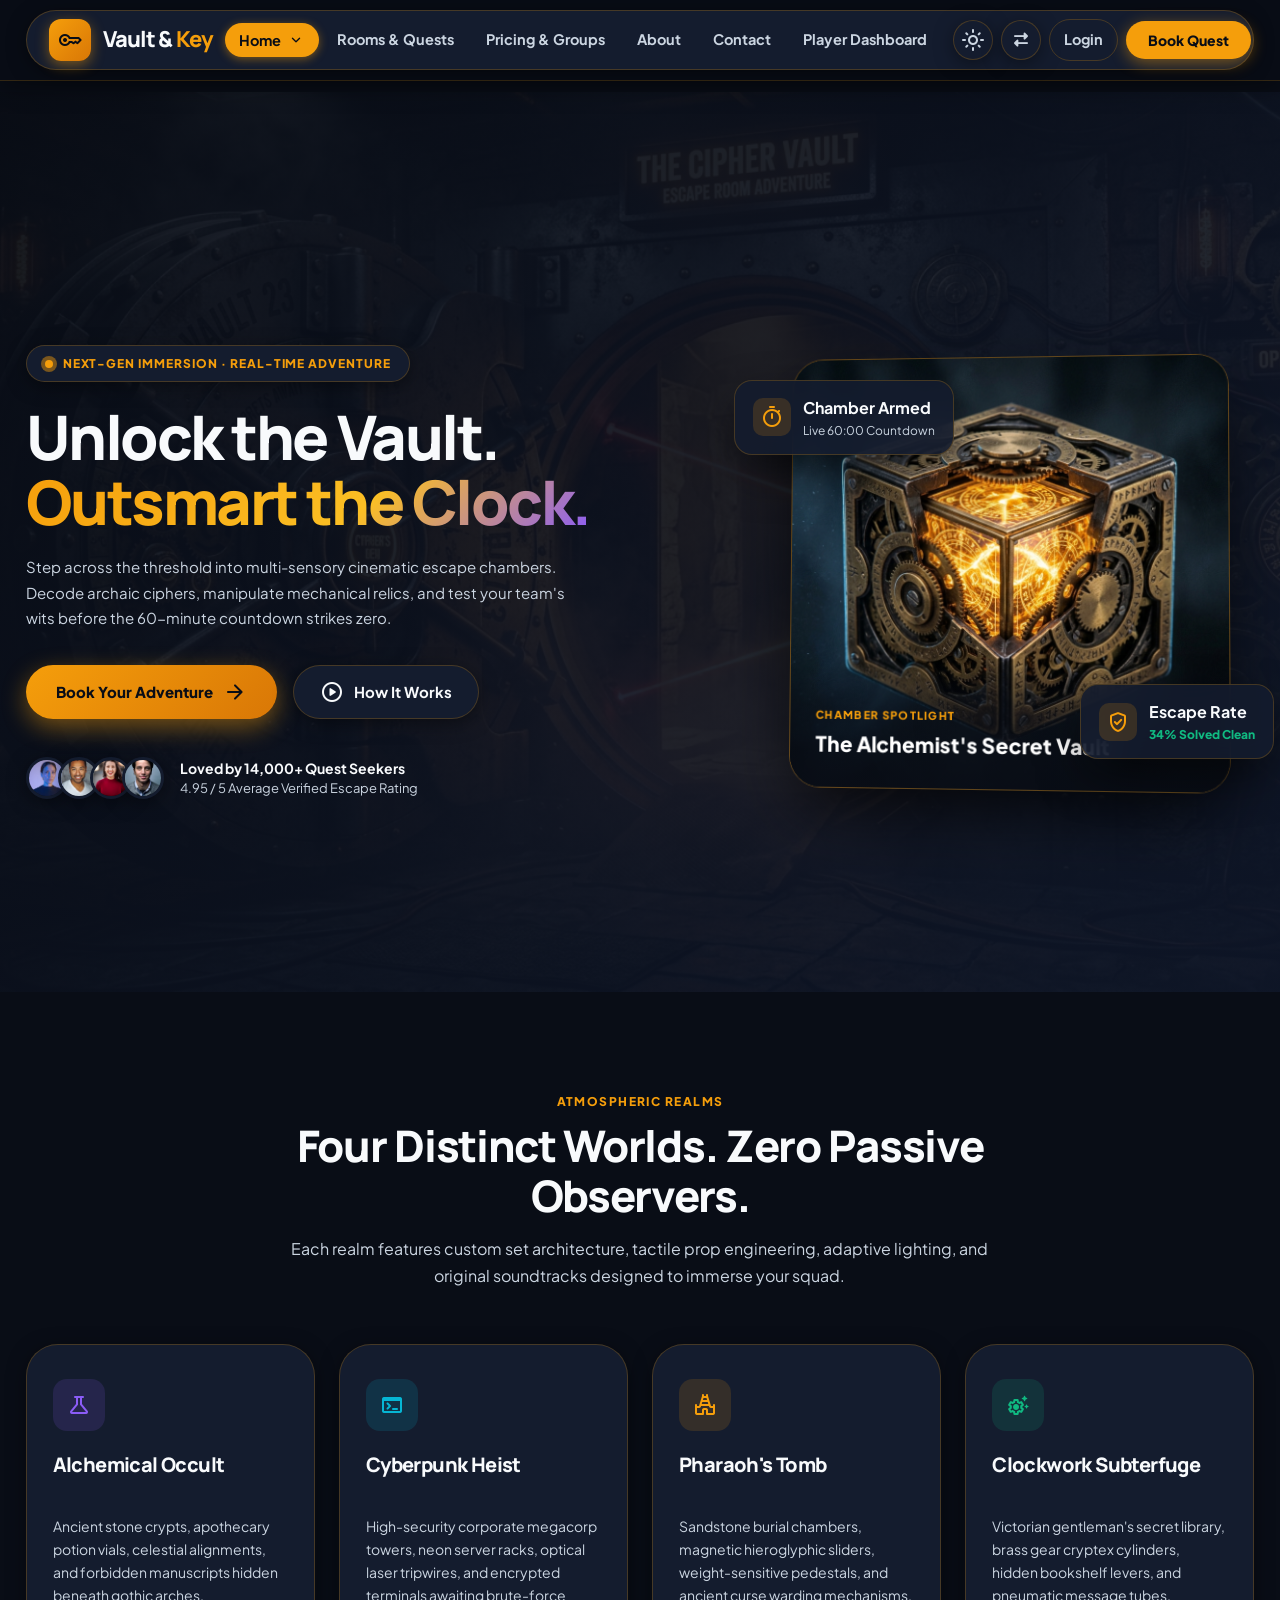
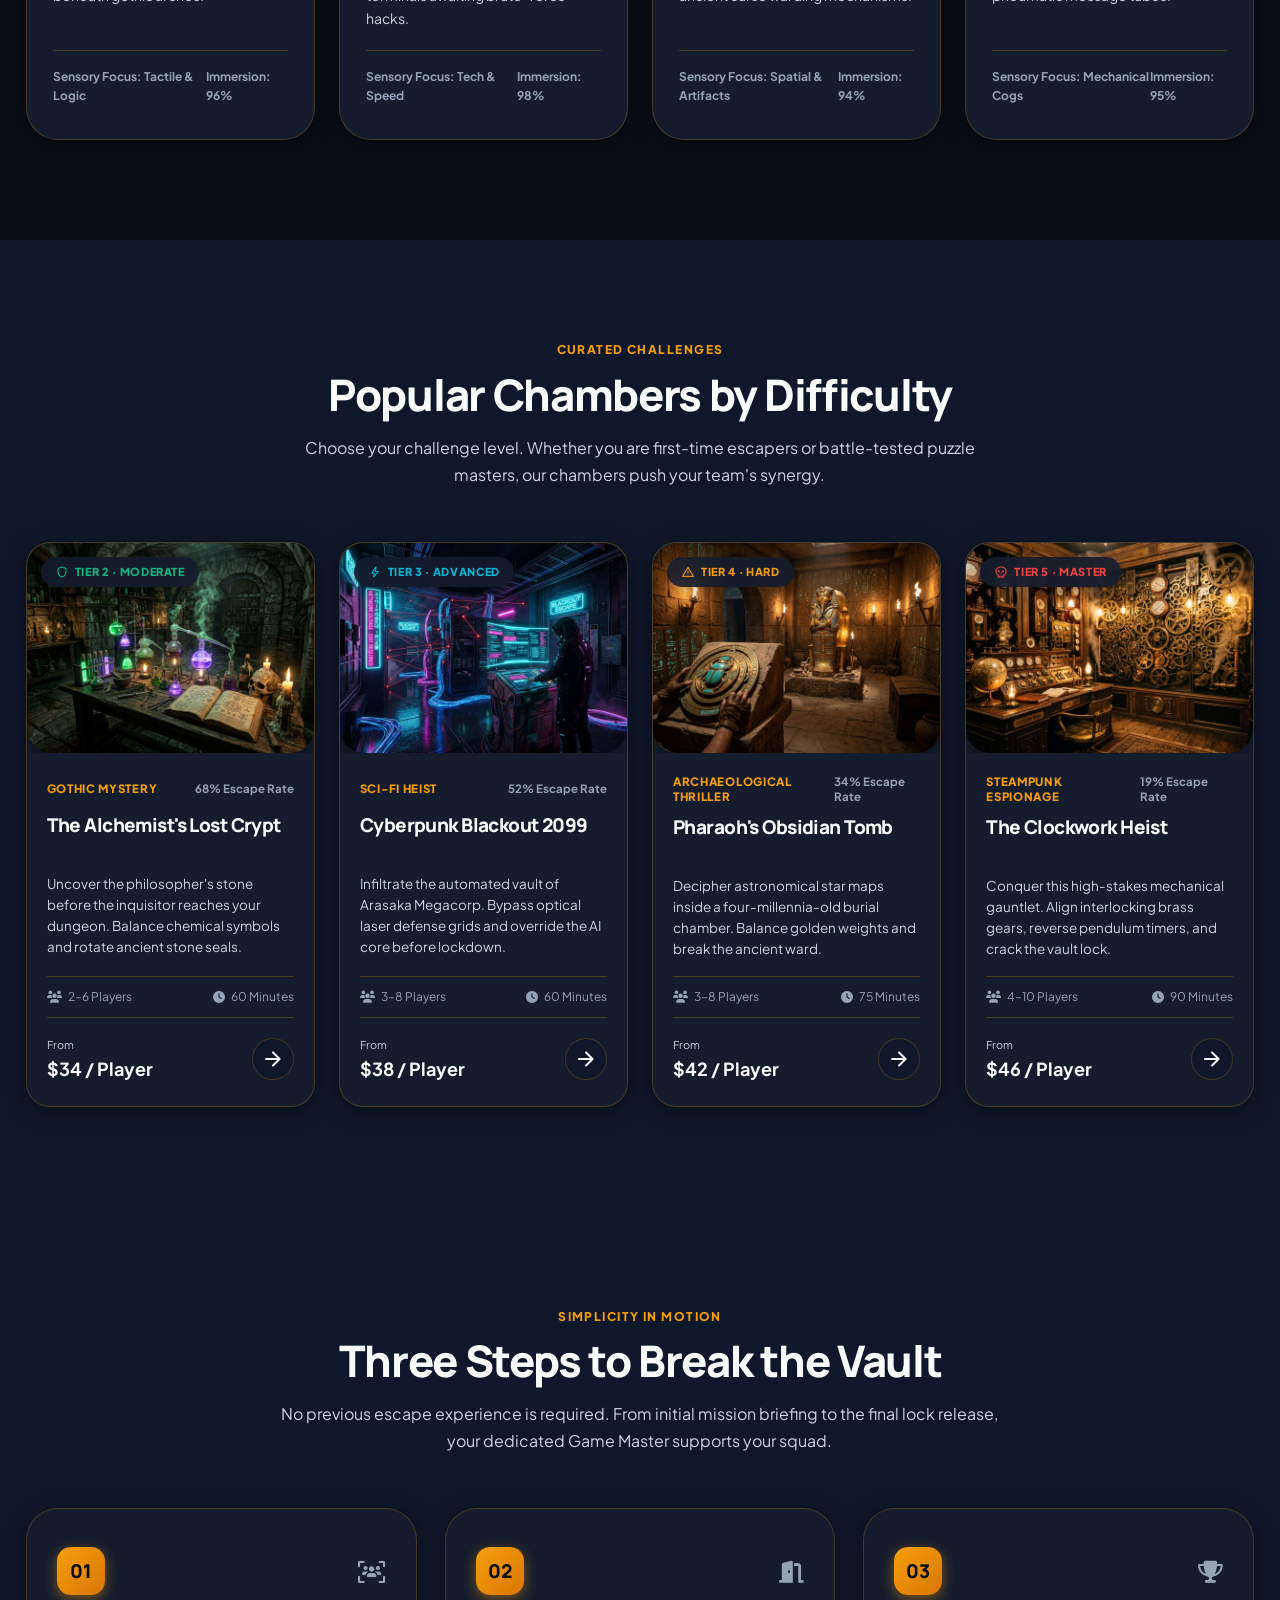
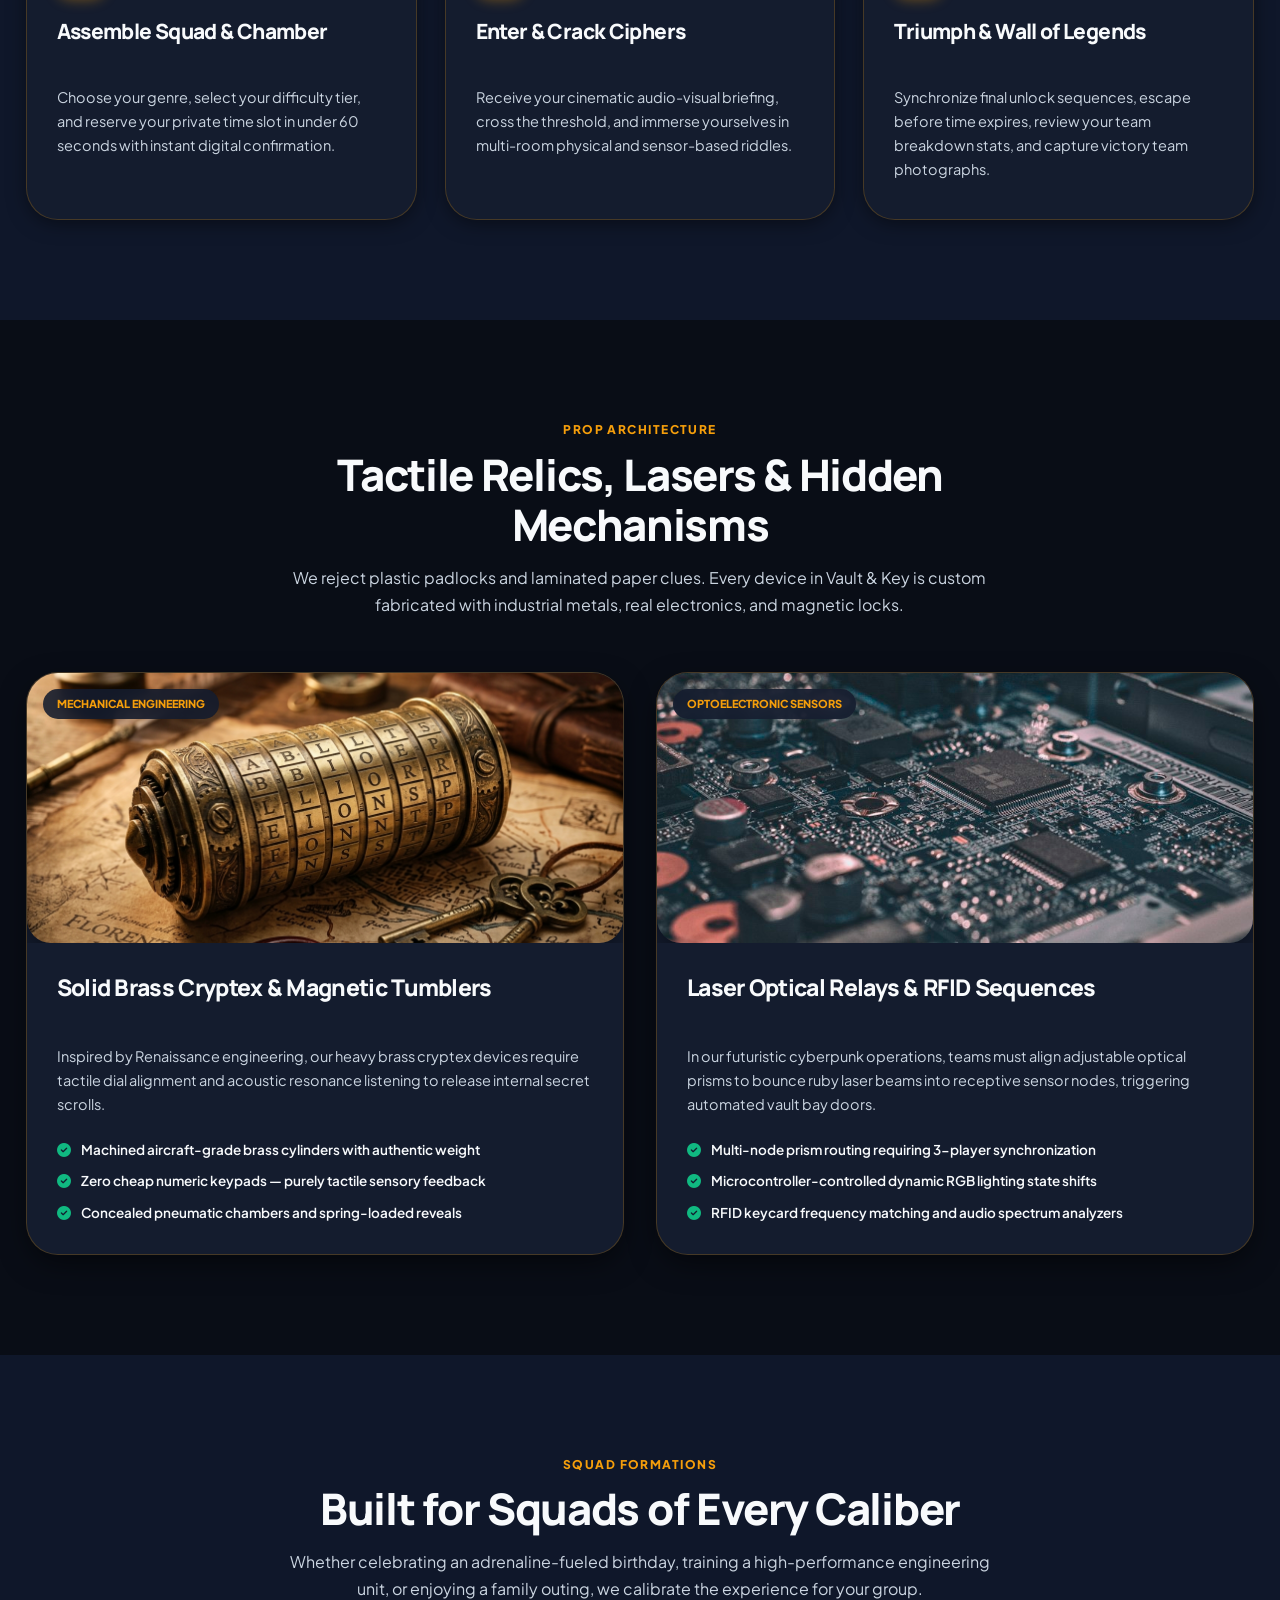
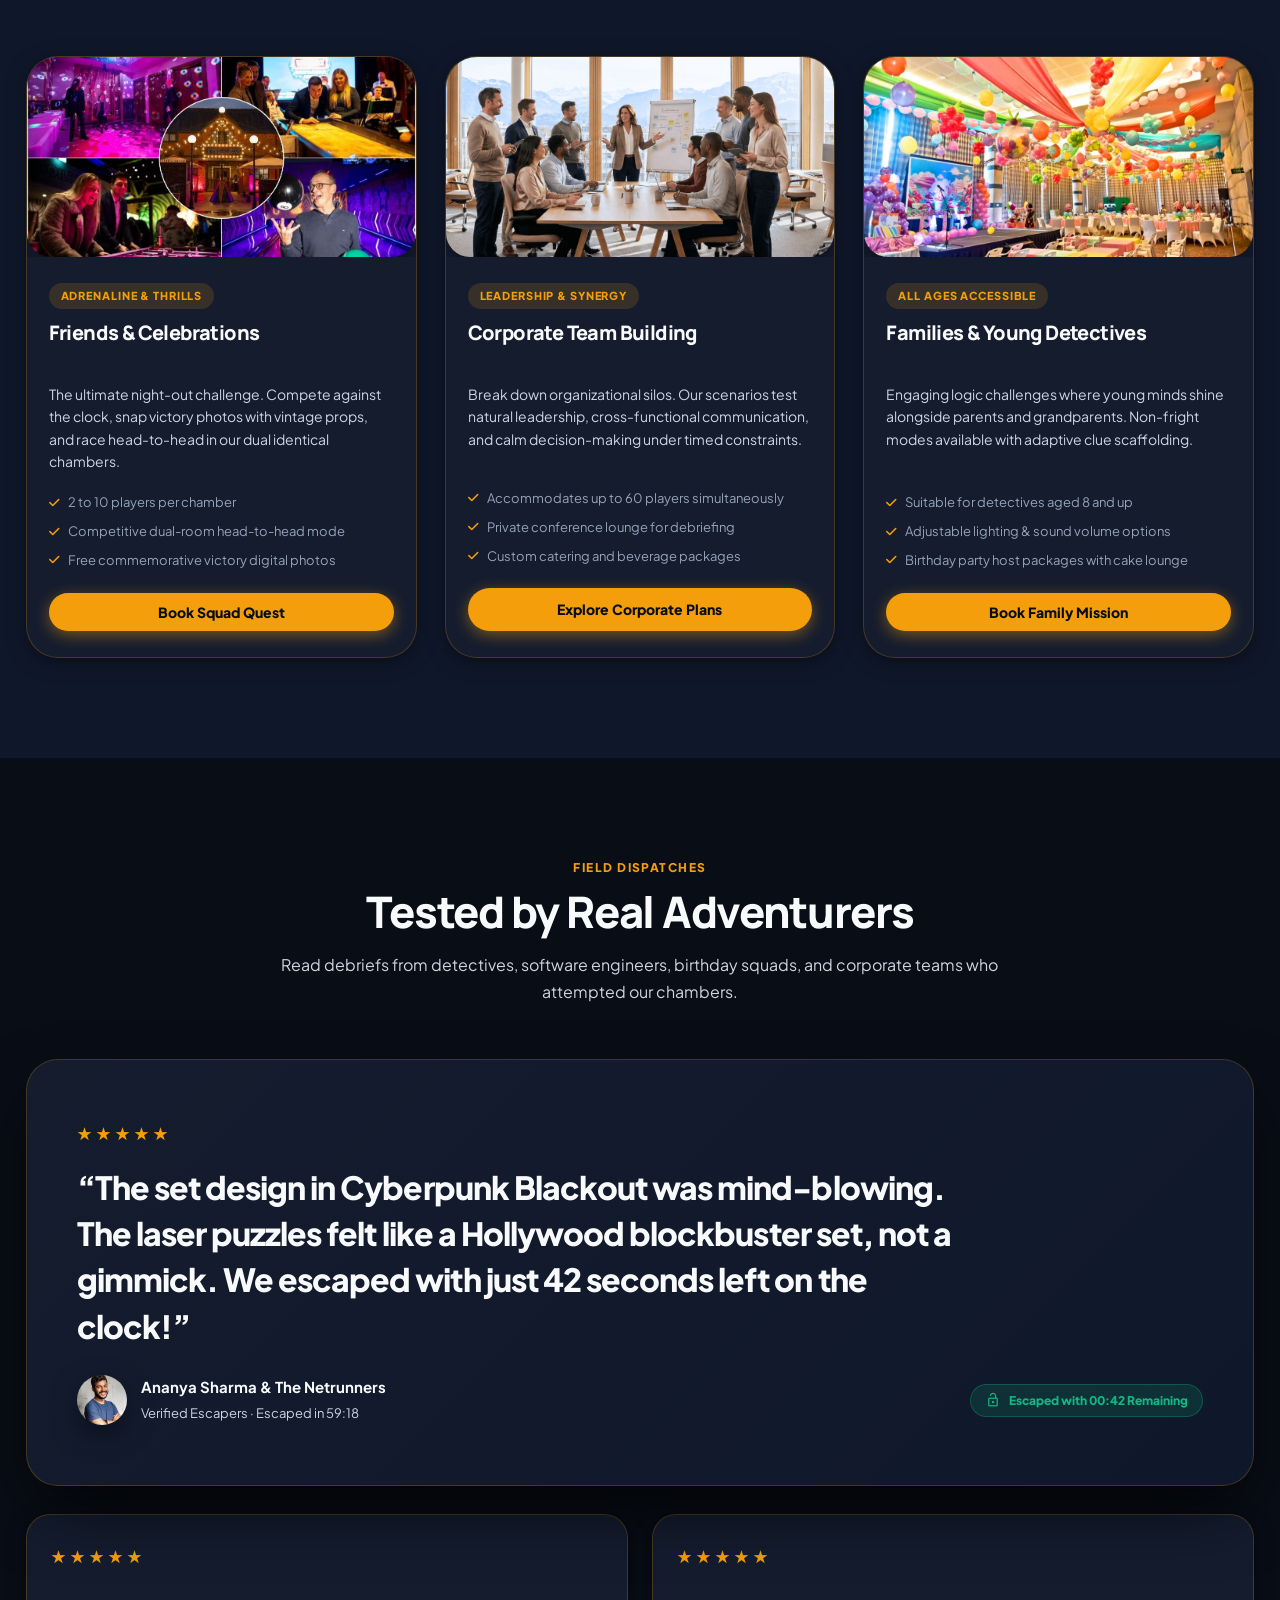
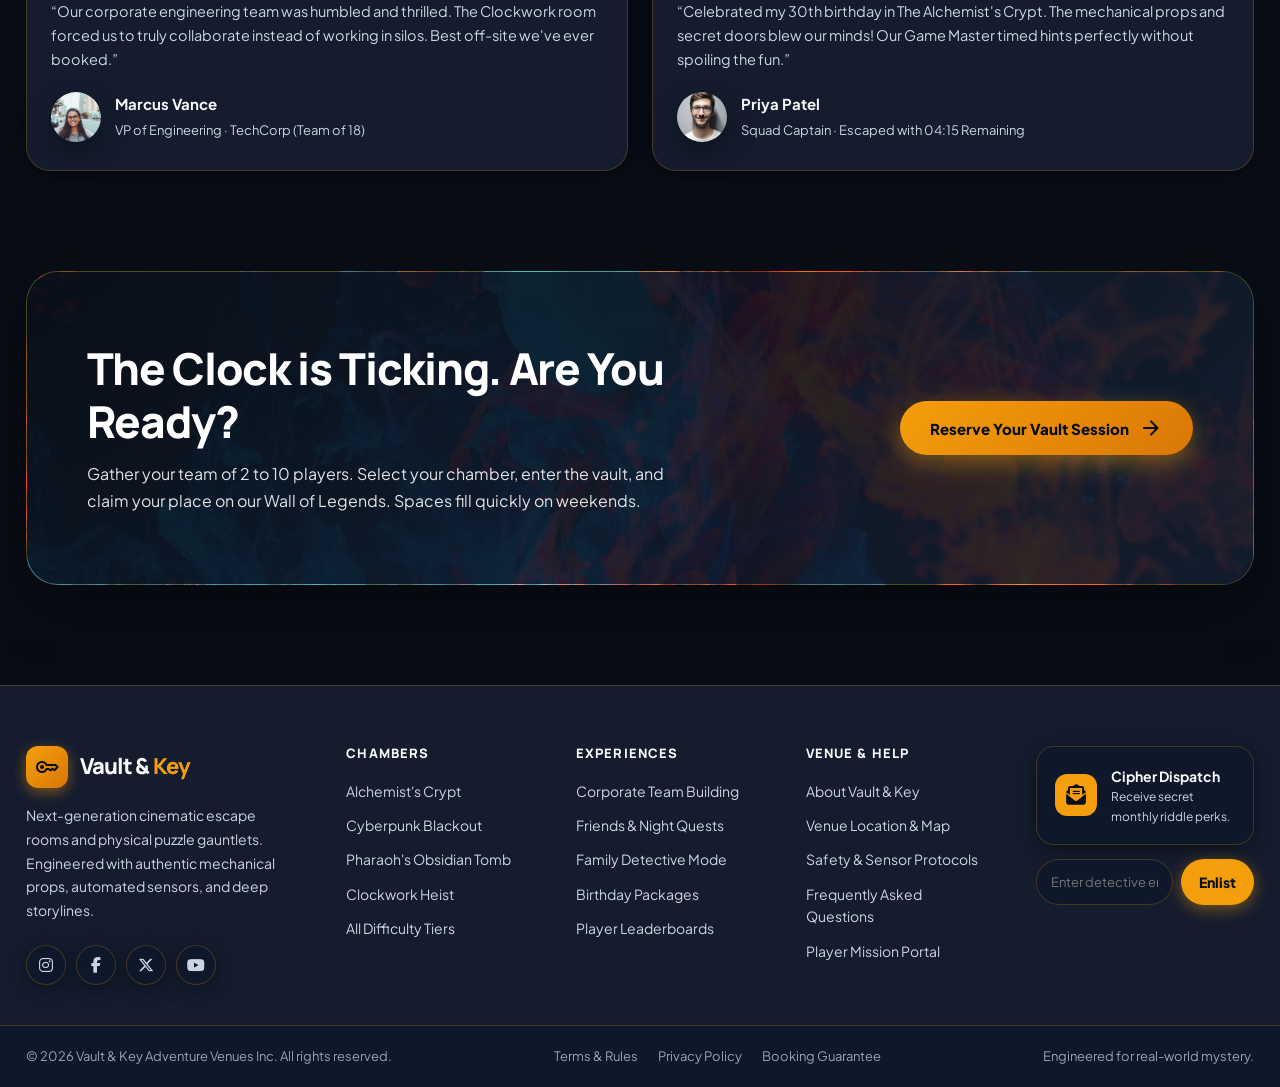
==== index.html @ 5090455c "first commit" ====
<!DOCTYPE html>
<html lang="en" dir="ltr" class="dark">
<head>
  <meta charset="UTF-8" />
  <meta name="viewport" content="width=device-width, initial-scale=1.0" />
  <meta
    name="description"
    content="Vault & Key is a premier escape room and puzzle adventure venue. Experience next-gen immersive chambers, mechanical ciphers, and high-tech real-world mystery missions."
  />
  <meta name="theme-color" content="#f59e0b" />
  <title>Vault & Key — Immersive Escape Room & Puzzle Adventure Venue</title>

  <!-- GOOGLE FONTS -->
  <link rel="preconnect" href="https://fonts.googleapis.com" />
  <link rel="preconnect" href="https://fonts.gstatic.com" crossorigin />
  <link
    href="https://fonts.googleapis.com/css2?family=Manrope:wght@600;700;800;900&family=Plus+Jakarta+Sans:wght@400;500;600;700;800&display=swap"
    rel="stylesheet"
  />

  <!-- ICONS -->
  <link
    href="https://fonts.googleapis.com/css2?family=Material+Symbols+Rounded:opsz,wght,FILL,GRAD@20..48,300..700,0..1,-50..200"
    rel="stylesheet"
  />
  <link
    rel="stylesheet"
    href="https://cdnjs.cloudflare.com/ajax/libs/font-awesome/6.7.2/css/all.min.css"
  />

  <!-- GLOBAL STYLES -->
  <link rel="stylesheet" href="assets/css/main.css" />
</head>

<body>
  <!-- ============================================================
       00. GLOBAL HEADER & FLOATING NAVIGATION
       ============================================================ -->
  <header class="vk-header">
    <div class="vk-container">
      <div class="vk-header-inner">
        <!-- BRAND LOGO -->
        <a href="index.html" class="vk-brand" aria-label="Vault & Key Home">
          <div class="vk-brand-mark">
            <span class="material-symbols-rounded"> key </span>
          </div>
          <div class="vk-brand-name">Vault & <span>Key</span></div>
        </a>

        <!-- DESKTOP NAVBAR -->
        <nav class="vk-nav" aria-label="Main navigation">
          <!-- HOME DROPDOWN -->
          <div class="vk-nav-dropdown">
            <button
              type="button"
              class="vk-nav-link vk-nav-dropdown-trigger is-active"
              data-home-dropdown
              aria-expanded="false"
              aria-haspopup="true"
            >
              <span>Home</span>
              <span class="material-symbols-rounded" style="font-size:18px;"> keyboard_arrow_down </span>
            </button>

            <div class="vk-nav-dropdown-menu" aria-label="Home variations">
              <a href="index.html" class="vk-nav-dropdown-item is-current">
                <div class="vk-dropdown-icon">
                  <span class="material-symbols-rounded"> meeting_room </span>
                </div>
                <span class="vk-dropdown-content">
                  <strong>Home 1 — Signature</strong>
                  <small>Classic Vault Experience</small>
                </span>
              </a>
              <a href="home-2.html" class="vk-nav-dropdown-item">
                <div class="vk-dropdown-icon">
                  <span class="material-symbols-rounded"> radar </span>
                </div>
                <span class="vk-dropdown-content">
                  <strong>Home 2 — Mission Control</strong>
                  <small>Expressive Quest Operations</small>
                </span>
              </a>
            </div>
          </div>

          <a href="rooms.html" class="vk-nav-link">Rooms & Quests</a>
          <a href="pricing.html" class="vk-nav-link">Pricing & Groups</a>
          <a href="about.html" class="vk-nav-link">About</a>
          <a href="contact.html" class="vk-nav-link">Contact</a>
          <a href="dashboard.html" class="vk-nav-link">Player Dashboard</a>
        </nav>

        <!-- HEADER ACTIONS & TOGGLES -->
        <div class="vk-header-actions">
          <button
            type="button"
            class="vk-icon-button"
            data-theme-toggle
            aria-label="Toggle theme"
            title="Toggle Light / Dark"
          >
            <span class="material-symbols-rounded"> light_mode </span>
          </button>

          <button
            type="button"
            class="vk-direction-toggle"
            data-rtl-toggle
            aria-label="Toggle LTR / RTL"
            aria-pressed="false"
            title="Toggle LTR / RTL"
          >
            <i class="fa-solid fa-right-left" style="font-size: 14px;"></i>
          </button>

          <a href="login.html" class="vk-nav-link" style="font-weight:700; border: 1px solid var(--vk-border);">Login</a>
          <button type="button" class="vk-button vk-button-primary" data-modal-open="bookingModalOverlay">
            Book Quest
          </button>

          <!-- MOBILE HAMBURGER BUTTON -->
          <button
            type="button"
            class="vk-icon-button vk-menu-toggle"
            data-menu-toggle
            aria-label="Open navigation menu"
            aria-expanded="false"
          >
            <span class="material-symbols-rounded"> menu </span>
          </button>
        </div>
      </div>

      <!-- MOBILE SLIDE-DOWN DRAWER -->
      <div class="vk-mobile-menu" data-mobile-menu>
        <div class="vk-mobile-menu-inner">
          <!-- Mobile Toggles for screens <= 440px -->
          <div class="vk-mobile-toggles">
            <button type="button" data-theme-toggle aria-label="Toggle theme">
              <span class="material-symbols-rounded"> light_mode </span>
            </button>
            <button type="button" data-rtl-toggle aria-label="Toggle RTL">
              <i class="fa-solid fa-right-left"></i>
            </button>
          </div>

          <div class="vk-mobile-home">
            <button
              type="button"
              class="vk-mobile-home-trigger"
              data-mobile-home-toggle
              aria-expanded="false"
            >
              <span>Home Options</span>
              <span class="material-symbols-rounded"> keyboard_arrow_down </span>
            </button>

            <div class="vk-mobile-home-links">
              <a href="index.html" class="is-current">Home 1 — Signature</a>
              <a href="home-2.html">Home 2 — Mission Control</a>
            </div>
          </div>

          <a href="rooms.html">Rooms & Quests</a>
          <a href="pricing.html">Pricing & Groups</a>
          <a href="about.html">About</a>
          <a href="contact.html">Contact</a>
          <a href="dashboard.html">Player Dashboard</a>

          <div class="vk-mobile-menu-actions">
            <a href="login.html" class="vk-button vk-button-outline">Login</a>
            <button type="button" class="vk-button vk-button-primary" data-modal-open="bookingModalOverlay">
              Book Your Adventure
            </button>
          </div>
        </div>
      </div>
    </div>
  </header>

  <!-- ============================================================
       PAGE MAIN CONTENT
       ============================================================ -->
  <main>
    <!-- ======================================================
         SECTION 1: HERO (Cinematic Image, Headline, CTA)
         ====================================================== -->
    <section class="vk-hero" id="heroSection">
      <div class="vk-container">
        <div class="vk-hero-grid">
          <!-- HERO LEFT COPY -->
          <div data-reveal>
            <div class="vk-eyebrow">
              <span class="vk-eyebrow-dot"></span>
              Next-Gen Immersion · Real-Time Adventure
            </div>

            <h1 class="vk-hero-title">
              Unlock the Vault.
              <br />
              <span class="vk-title-accent">Outsmart the Clock.</span>
            </h1>

            <p class="vk-hero-desc">
              Step across the threshold into multi-sensory cinematic escape chambers. Decode archaic ciphers, manipulate mechanical relics, and test your team's wits before the 60-minute countdown strikes zero.
            </p>

            <div class="vk-hero-actions">
              <button type="button" class="vk-primary-button" data-modal-open="bookingModalOverlay">
                Book Your Adventure
                <span class="material-symbols-rounded"> arrow_forward </span>
              </button>

              <a href="#howItWorks" class="vk-secondary-button">
                <span class="material-symbols-rounded"> play_circle </span>
                How It Works
              </a>
            </div>

            <!-- TRUST & PLAYER PROOF -->
            <div class="vk-trust-block">
              <div class="vk-avatars">
                <img
                  class="vk-avatar"
                  src="assets/images/avatar_1.jpg"
                  alt="Verified Adventurer"
                  loading="lazy"
                />
                <img
                  class="vk-avatar"
                  src="assets/images/avatar_2.jpg"
                  alt="Verified Adventurer"
                  loading="lazy"
                />
                <img
                  class="vk-avatar"
                  src="assets/images/avatar_3.jpg"
                  alt="Verified Adventurer"
                  loading="lazy"
                />
                <img
                  class="vk-avatar"
                  src="assets/images/avatar_4.jpg"
                  alt="Verified Adventurer"
                  loading="lazy"
                />
              </div>
              <div class="vk-trust-text">
                <strong>Loved by 14,000+ Quest Seekers</strong>
                4.95 / 5 Average Verified Escape Rating
              </div>
            </div>
          </div>

          <!-- HERO RIGHT 3D VISUAL SHOWCASE -->
          <div class="vk-hero-visual" data-reveal>
            <!-- FLOATING BADGE -->
            <div class="vk-floating-card top-left">
              <div class="vk-floating-icon">
                <span class="material-symbols-rounded"> timer </span>
              </div>
              <div>
                <strong>Chamber Armed</strong>
                <small style="color:var(--vk-text-soft); font-size:12px; display:block;">Live 60:00 Countdown</small>
              </div>
            </div>

            <div class="vk-floating-card bottom-right">
              <div class="vk-floating-icon">
                <span class="material-symbols-rounded"> verified_user </span>
              </div>
              <div>
                <strong>Escape Rate</strong>
                <small style="color:var(--vk-accent-emerald); font-weight:800; font-size:12px; display:block;">34% Solved Clean</small>
              </div>
            </div>

            <div class="vk-image-card">
              <img
                src="assets/images/hero_3d_card.jpg"
                alt="Victorian Mechanical Clockwork Vault Puzzle"
              />
              <div class="vk-image-overlay">
                <small>Chamber Spotlight</small>
                <strong>The Alchemist's Secret Vault</strong>
              </div>
            </div>
          </div>
        </div>
      </div>
    </section>

    <!-- ======================================================
         SECTION 2: FEATURED ESCAPE-ROOM THEME CARDS
         ====================================================== -->
    <section class="vk-section" id="themesSection">
      <div class="vk-container">
        <div class="vk-section-heading" data-reveal>
          <div class="vk-section-eyebrow">Atmospheric Realms</div>
          <h2 class="vk-section-title">Four Distinct Worlds. Zero Passive Observers.</h2>
          <p class="vk-section-desc">
            Each realm features custom set architecture, tactile prop engineering, adaptive lighting, and original soundtracks designed to immerse your squad.
          </p>
        </div>

        <div class="vk-themes-grid">
          <!-- THEME 1 -->
          <article class="vk-theme-card" data-reveal style="--theme-color: #8b5cf6;">
            <div class="vk-theme-icon-box">
              <span class="material-symbols-rounded"> science </span>
            </div>
            <h3>Alchemical Occult</h3>
            <p>
              Ancient stone crypts, apothecary potion vials, celestial alignments, and forbidden manuscripts hidden beneath gothic arches.
            </p>
            <div class="vk-theme-meta">
              <span>Sensory Focus: Tactile & Logic</span>
              <span>Immersion: 96%</span>
            </div>
          </article>

          <!-- THEME 2 -->
          <article class="vk-theme-card" data-reveal style="--theme-color: #06b6d4;">
            <div class="vk-theme-icon-box">
              <span class="material-symbols-rounded"> terminal </span>
            </div>
            <h3>Cyberpunk Heist</h3>
            <p>
              High-security corporate megacorp towers, neon server racks, optical laser tripwires, and encrypted terminals awaiting brute-force hacks.
            </p>
            <div class="vk-theme-meta">
              <span>Sensory Focus: Tech & Speed</span>
              <span>Immersion: 98%</span>
            </div>
          </article>

          <!-- THEME 3 -->
          <article class="vk-theme-card" data-reveal style="--theme-color: #f59e0b;">
            <div class="vk-theme-icon-box">
              <span class="material-symbols-rounded"> temple_hindu </span>
            </div>
            <h3>Pharaoh's Tomb</h3>
            <p>
              Sandstone burial chambers, magnetic hieroglyphic sliders, weight-sensitive pedestals, and ancient curse warding mechanisms.
            </p>
            <div class="vk-theme-meta">
              <span>Sensory Focus: Spatial & Artifacts</span>
              <span>Immersion: 94%</span>
            </div>
          </article>

          <!-- THEME 4 -->
          <article class="vk-theme-card" data-reveal style="--theme-color: #10b981;">
            <div class="vk-theme-icon-box">
              <span class="material-symbols-rounded"> settings_suggest </span>
            </div>
            <h3>Clockwork Subterfuge</h3>
            <p>
              Victorian gentleman's secret library, brass gear cryptex cylinders, hidden bookshelf levers, and pneumatic message tubes.
            </p>
            <div class="vk-theme-meta">
              <span>Sensory Focus: Mechanical Cogs</span>
              <span>Immersion: 95%</span>
            </div>
          </article>
        </div>
      </div>
    </section>

    <!-- ======================================================
         SECTION 3: POPULAR ROOMS BY DIFFICULTY
         ====================================================== -->
    <section class="vk-section" id="popularRooms" style="background: var(--vk-bg-subtle);">
      <div class="vk-container">
        <div class="vk-section-heading" data-reveal>
          <div class="vk-section-eyebrow">Curated Challenges</div>
          <h2 class="vk-section-title">Popular Chambers by Difficulty</h2>
          <p class="vk-section-desc">
            Choose your challenge level. Whether you are first-time escapers or battle-tested puzzle masters, our chambers push your team's synergy.
          </p>
        </div>

        <div class="vk-rooms-grid">
          <!-- ROOM 1: MODERATE -->
          <article class="vk-room-card" data-reveal>
            <div class="vk-room-image">
              <img
                src="assets/images/room_crypt.jpg"
                alt="The Alchemist's Lost Crypt Chamber"
                loading="lazy"
              />
              <span class="vk-difficulty-pill" style="--diff-color: #10b981;">
                <span class="material-symbols-rounded" style="font-size:14px;"> shield </span>
                Tier 2 · Moderate
              </span>
            </div>
            <div class="vk-room-content">
              <div class="vk-room-header">
                <span class="vk-room-genre">Gothic Mystery</span>
                <span class="vk-room-rate">68% Escape Rate</span>
              </div>
              <h3>The Alchemist's Lost Crypt</h3>
              <p>
                Uncover the philosopher's stone before the inquisitor reaches your dungeon. Balance chemical symbols and rotate ancient stone seals.
              </p>
              <div class="vk-room-specs">
                <span class="vk-spec-item"><i class="fa-solid fa-users"></i> 2–6 Players</span>
                <span class="vk-spec-item"><i class="fa-solid fa-clock"></i> 60 Minutes</span>
              </div>
              <div class="vk-room-footer">
                <div class="vk-room-price">
                  <small>From</small>
                  <strong>$34 / Player</strong>
                </div>
                <button type="button" class="vk-room-circle-btn" data-modal-open="bookingModalOverlay" aria-label="Book this room">
                  <span class="material-symbols-rounded"> arrow_forward </span>
                </button>
              </div>
            </div>
          </article>

          <!-- ROOM 2: ADVANCED -->
          <article class="vk-room-card" data-reveal>
            <div class="vk-room-image">
              <img
                src="assets/images/room_cyberpunk.jpg"
                alt="Cyberpunk Blackout 2099 Chamber"
                loading="lazy"
              />
              <span class="vk-difficulty-pill" style="--diff-color: #06b6d4;">
                <span class="material-symbols-rounded" style="font-size:14px;"> bolt </span>
                Tier 3 · Advanced
              </span>
            </div>
            <div class="vk-room-content">
              <div class="vk-room-header">
                <span class="vk-room-genre">Sci-Fi Heist</span>
                <span class="vk-room-rate">52% Escape Rate</span>
              </div>
              <h3>Cyberpunk Blackout 2099</h3>
              <p>
                Infiltrate the automated vault of Arasaka Megacorp. Bypass optical laser defense grids and override the AI core before lockdown.
              </p>
              <div class="vk-room-specs">
                <span class="vk-spec-item"><i class="fa-solid fa-users"></i> 3–8 Players</span>
                <span class="vk-spec-item"><i class="fa-solid fa-clock"></i> 60 Minutes</span>
              </div>
              <div class="vk-room-footer">
                <div class="vk-room-price">
                  <small>From</small>
                  <strong>$38 / Player</strong>
                </div>
                <button type="button" class="vk-room-circle-btn" data-modal-open="bookingModalOverlay" aria-label="Book this room">
                  <span class="material-symbols-rounded"> arrow_forward </span>
                </button>
              </div>
            </div>
          </article>

          <!-- ROOM 3: HARD -->
          <article class="vk-room-card" data-reveal>
            <div class="vk-room-image">
              <img
                src="assets/images/room_pharaoh.jpg"
                alt="Pharaoh's Obsidian Tomb Chamber"
                loading="lazy"
              />
              <span class="vk-difficulty-pill" style="--diff-color: #f59e0b;">
                <span class="material-symbols-rounded" style="font-size:14px;"> warning </span>
                Tier 4 · Hard
              </span>
            </div>
            <div class="vk-room-content">
              <div class="vk-room-header">
                <span class="vk-room-genre">Archaeological Thriller</span>
                <span class="vk-room-rate">34% Escape Rate</span>
              </div>
              <h3>Pharaoh's Obsidian Tomb</h3>
              <p>
                Decipher astronomical star maps inside a four-millennia-old burial chamber. Balance golden weights and break the ancient ward.
              </p>
              <div class="vk-room-specs">
                <span class="vk-spec-item"><i class="fa-solid fa-users"></i> 3–8 Players</span>
                <span class="vk-spec-item"><i class="fa-solid fa-clock"></i> 75 Minutes</span>
              </div>
              <div class="vk-room-footer">
                <div class="vk-room-price">
                  <small>From</small>
                  <strong>$42 / Player</strong>
                </div>
                <button type="button" class="vk-room-circle-btn" data-modal-open="bookingModalOverlay" aria-label="Book this room">
                  <span class="material-symbols-rounded"> arrow_forward </span>
                </button>
              </div>
            </div>
          </article>

          <!-- ROOM 4: MASTER -->
          <article class="vk-room-card" data-reveal>
            <div class="vk-room-image">
              <img
                src="assets/images/room_clockwork.jpg"
                alt="The Victorian Clockwork Heist Chamber"
                loading="lazy"
              />
              <span class="vk-difficulty-pill" style="--diff-color: #ef4444;">
                <span class="material-symbols-rounded" style="font-size:14px;"> skull </span>
                Tier 5 · Master
              </span>
            </div>
            <div class="vk-room-content">
              <div class="vk-room-header">
                <span class="vk-room-genre">Steampunk Espionage</span>
                <span class="vk-room-rate">19% Escape Rate</span>
              </div>
              <h3>The Clockwork Heist</h3>
              <p>
                Conquer this high-stakes mechanical gauntlet. Align interlocking brass gears, reverse pendulum timers, and crack the vault lock.
              </p>
              <div class="vk-room-specs">
                <span class="vk-spec-item"><i class="fa-solid fa-users"></i> 4–10 Players</span>
                <span class="vk-spec-item"><i class="fa-solid fa-clock"></i> 90 Minutes</span>
              </div>
              <div class="vk-room-footer">
                <div class="vk-room-price">
                  <small>From</small>
                  <strong>$46 / Player</strong>
                </div>
                <button type="button" class="vk-room-circle-btn" data-modal-open="bookingModalOverlay" aria-label="Book this room">
                  <span class="material-symbols-rounded"> arrow_forward </span>
                </button>
              </div>
            </div>
          </article>
        </div>
      </div>
    </section>

    <!-- ======================================================
         SECTION 4: HOW THE EXPERIENCE WORKS (3 Steps)
         ====================================================== -->
    <section class="vk-section vk-process" id="howItWorks">
      <div class="vk-container">
        <div class="vk-section-heading" data-reveal>
          <div class="vk-section-eyebrow">Simplicity in Motion</div>
          <h2 class="vk-section-title">Three Steps to Break the Vault</h2>
          <p class="vk-section-desc">
            No previous escape experience is required. From initial mission briefing to the final lock release, your dedicated Game Master supports your squad.
          </p>
        </div>

        <div class="vk-process-grid">
          <!-- STEP 1 -->
          <article class="vk-process-card" data-reveal>
            <div class="vk-process-top">
              <div class="vk-process-number">01</div>
              <div class="vk-process-icon">
                <i class="fa-solid fa-users-viewfinder"></i>
              </div>
            </div>
            <h3>Assemble Squad & Chamber</h3>
            <p>
              Choose your genre, select your difficulty tier, and reserve your private time slot in under 60 seconds with instant digital confirmation.
            </p>
          </article>

          <!-- STEP 2 -->
          <article class="vk-process-card" data-reveal>
            <div class="vk-process-top">
              <div class="vk-process-number">02</div>
              <div class="vk-process-icon">
                <i class="fa-solid fa-door-open"></i>
              </div>
            </div>
            <h3>Enter & Crack Ciphers</h3>
            <p>
              Receive your cinematic audio-visual briefing, cross the threshold, and immerse yourselves in multi-room physical and sensor-based riddles.
            </p>
          </article>

          <!-- STEP 3 -->
          <article class="vk-process-card" data-reveal>
            <div class="vk-process-top">
              <div class="vk-process-number">03</div>
              <div class="vk-process-icon">
                <i class="fa-solid fa-trophy"></i>
              </div>
            </div>
            <h3>Triumph & Wall of Legends</h3>
            <p>
              Synchronize final unlock sequences, escape before time expires, review your team breakdown stats, and capture victory team photographs.
            </p>
          </article>
        </div>
      </div>
    </section>

    <!-- ======================================================
         SECTION 5: FEATURED PUZZLES & IMMERSIVE ENVIRONMENTS
         ====================================================== -->
    <section class="vk-section" id="featuredPuzzles">
      <div class="vk-container">
        <div class="vk-section-heading" data-reveal>
          <div class="vk-section-eyebrow">Prop Architecture</div>
          <h2 class="vk-section-title">Tactile Relics, Lasers & Hidden Mechanisms</h2>
          <p class="vk-section-desc">
            We reject plastic padlocks and laminated paper clues. Every device in Vault & Key is custom fabricated with industrial metals, real electronics, and magnetic locks.
          </p>
        </div>

        <div class="vk-showcase-grid">
          <!-- PUZZLE SHOWCASE 1 -->
          <div class="vk-showcase-card" data-reveal>
            <div class="vk-showcase-image">
              <img
                src="assets/images/puzzle_cryptex.jpg"
                alt="Mechanical Solid Brass Cryptex Cylinder"
                loading="lazy"
              />
              <span class="vk-showcase-tag">Mechanical Engineering</span>
            </div>
            <div class="vk-showcase-body">
              <h3>Solid Brass Cryptex & Magnetic Tumblers</h3>
              <p>
                Inspired by Renaissance engineering, our heavy brass cryptex devices require tactile dial alignment and acoustic resonance listening to release internal secret scrolls.
              </p>
              <ul class="vk-showcase-checklist">
                <li><i class="fa-solid fa-circle-check"></i> Machined aircraft-grade brass cylinders with authentic weight</li>
                <li><i class="fa-solid fa-circle-check"></i> Zero cheap numeric keypads — purely tactile sensory feedback</li>
                <li><i class="fa-solid fa-circle-check"></i> Concealed pneumatic chambers and spring-loaded reveals</li>
              </ul>
            </div>
          </div>

          <!-- PUZZLE SHOWCASE 2 -->
          <div class="vk-showcase-card" data-reveal>
            <div class="vk-showcase-image">
              <img
                src="assets/images/puzzle_laser.jpg"
                alt="Laser Optical Relay and Cybernetic Sensors"
                loading="lazy"
              />
              <span class="vk-showcase-tag">Optoelectronic Sensors</span>
            </div>
            <div class="vk-showcase-body">
              <h3>Laser Optical Relays & RFID Sequences</h3>
              <p>
                In our futuristic cyberpunk operations, teams must align adjustable optical prisms to bounce ruby laser beams into receptive sensor nodes, triggering automated vault bay doors.
              </p>
              <ul class="vk-showcase-checklist">
                <li><i class="fa-solid fa-circle-check"></i> Multi-node prism routing requiring 3-player synchronization</li>
                <li><i class="fa-solid fa-circle-check"></i> Microcontroller-controlled dynamic RGB lighting state shifts</li>
                <li><i class="fa-solid fa-circle-check"></i> RFID keycard frequency matching and audio spectrum analyzers</li>
              </ul>
            </div>
          </div>
        </div>
      </div>
    </section>

    <!-- ======================================================
         SECTION 6: GROUP ADVENTURES (Friends, Families, Corporate)
         ====================================================== -->
    <section class="vk-section" id="groupAdventures" style="background: var(--vk-bg-subtle);">
      <div class="vk-container">
        <div class="vk-section-heading" data-reveal>
          <div class="vk-section-eyebrow">Squad Formations</div>
          <h2 class="vk-section-title">Built for Squads of Every Caliber</h2>
          <p class="vk-section-desc">
            Whether celebrating an adrenaline-fueled birthday, training a high-performance engineering unit, or enjoying a family outing, we calibrate the experience for your group.
          </p>
        </div>

        <div class="vk-groups-grid">
          <!-- GROUP 1: FRIENDS -->
          <article class="vk-group-card" data-reveal>
            <div class="vk-group-img">
              <img
                src="assets/images/group_friends.jpg"
                alt="Friends celebrating victory in escape room"
                loading="lazy"
              />
            </div>
            <div class="vk-group-content">
              <span class="vk-group-badge">Adrenaline & Thrills</span>
              <h3>Friends & Celebrations</h3>
              <p>
                The ultimate night-out challenge. Compete against the clock, snap victory photos with vintage props, and race head-to-head in our dual identical chambers.
              </p>
              <ul class="vk-group-perks">
                <li><i class="fa-solid fa-check"></i> 2 to 10 players per chamber</li>
                <li><i class="fa-solid fa-check"></i> Competitive dual-room head-to-head mode</li>
                <li><i class="fa-solid fa-check"></i> Free commemorative victory digital photos</li>
              </ul>
              <button type="button" class="vk-button vk-button-primary" data-modal-open="bookingModalOverlay" style="width:100%; margin-top:auto;">
                Book Squad Quest
              </button>
            </div>
          </article>

          <!-- GROUP 2: CORPORATE -->
          <article class="vk-group-card" data-reveal>
            <div class="vk-group-img">
              <img
                src="assets/images/group_corporate.jpg"
                alt="Corporate team collaborating on puzzle blueprint"
                loading="lazy"
              />
            </div>
            <div class="vk-group-content">
              <span class="vk-group-badge">Leadership & Synergy</span>
              <h3>Corporate Team Building</h3>
              <p>
                Break down organizational silos. Our scenarios test natural leadership, cross-functional communication, and calm decision-making under timed constraints.
              </p>
              <ul class="vk-group-perks">
                <li><i class="fa-solid fa-check"></i> Accommodates up to 60 players simultaneously</li>
                <li><i class="fa-solid fa-check"></i> Private conference lounge for debriefing</li>
                <li><i class="fa-solid fa-check"></i> Custom catering and beverage packages</li>
              </ul>
              <a href="pricing.html" class="vk-button vk-button-primary" style="width:100%; margin-top:auto;">
                Explore Corporate Plans
              </a>
            </div>
          </article>

          <!-- GROUP 3: FAMILIES -->
          <article class="vk-group-card" data-reveal>
            <div class="vk-group-img">
              <img
                src="assets/images/group_family.jpg"
                alt="Family solving puzzle chest together"
                loading="lazy"
              />
            </div>
            <div class="vk-group-content">
              <span class="vk-group-badge">All Ages Accessible</span>
              <h3>Families & Young Detectives</h3>
              <p>
                Engaging logic challenges where young minds shine alongside parents and grandparents. Non-fright modes available with adaptive clue scaffolding.
              </p>
              <ul class="vk-group-perks">
                <li><i class="fa-solid fa-check"></i> Suitable for detectives aged 8 and up</li>
                <li><i class="fa-solid fa-check"></i> Adjustable lighting & sound volume options</li>
                <li><i class="fa-solid fa-check"></i> Birthday party host packages with cake lounge</li>
              </ul>
              <button type="button" class="vk-button vk-button-primary" data-modal-open="bookingModalOverlay" style="width:100%; margin-top:auto;">
                Book Family Mission
              </button>
            </div>
          </article>
        </div>
      </div>
    </section>

    <!-- ======================================================
         SECTION 7: CUSTOMER REVIEW CARDS
         ====================================================== -->
    <section class="vk-section" id="customerReviews">
      <div class="vk-container">
        <div class="vk-section-heading" data-reveal>
          <div class="vk-section-eyebrow">Field Dispatches</div>
          <h2 class="vk-section-title">Tested by Real Adventurers</h2>
          <p class="vk-section-desc">
            Read debriefs from detectives, software engineers, birthday squads, and corporate teams who attempted our chambers.
          </p>
        </div>

        <div class="vk-reviews-wrapper">
          <!-- SPOTLIGHT TESTIMONIAL BOX -->
          <div class="vk-testimonial-box" data-reveal>
            <div class="vk-stars">★★★★★</div>
            <blockquote class="vk-testimonial-quote">
              “The set design in Cyberpunk Blackout was mind-blowing. The laser puzzles felt like a Hollywood blockbuster set, not a gimmick. We escaped with just 42 seconds left on the clock!”
            </blockquote>
            <div class="vk-testimonial-meta">
              <div class="vk-testimonial-author">
                <img
                  src="assets/images/review_avatar_1.jpg"
                  alt="Ananya Sharma"
                />
                <div>
                  <strong>Ananya Sharma & The Netrunners</strong>
                  <span>Verified Escapers · Escaped in 59:18</span>
                </div>
              </div>
              <div class="vk-escape-badge">
                <span class="material-symbols-rounded" style="font-size:16px;"> lock_open </span>
                Escaped with 00:42 Remaining
              </div>
            </div>
          </div>

          <!-- 2 SUPPORTING REVIEW CARDS -->
          <div class="vk-reviews-grid">
            <article class="vk-review-card" data-reveal>
              <div class="vk-stars">★★★★★</div>
              <p>
                “Our corporate engineering team was humbled and thrilled. The Clockwork room forced us to truly collaborate instead of working in silos. Best off-site we've ever booked.”
              </p>
              <div class="vk-testimonial-author">
                <img
                  src="assets/images/review_avatar_2.jpg"
                  alt="Marcus Vance"
                />
                <div>
                  <strong>Marcus Vance</strong>
                  <span>VP of Engineering · TechCorp (Team of 18)</span>
                </div>
              </div>
            </article>

            <article class="vk-review-card" data-reveal>
              <div class="vk-stars">★★★★★</div>
              <p>
                “Celebrated my 30th birthday in The Alchemist's Crypt. The mechanical props and secret doors blew our minds! Our Game Master timed hints perfectly without spoiling the fun.”
              </p>
              <div class="vk-testimonial-author">
                <img
                  src="assets/images/review_avatar_3.jpg"
                  alt="Priya Patel"
                />
                <div>
                  <strong>Priya Patel</strong>
                  <span>Squad Captain · Escaped with 04:15 Remaining</span>
                </div>
              </div>
            </article>
          </div>
        </div>
      </div>
    </section>

    <!-- ======================================================
         SECTION 8: FINAL BOOKING CTA & FOOTER
         ====================================================== -->
    <section class="vk-section" id="bookingCta" style="padding-top: 0;">
      <div class="vk-container">
        <div class="vk-final-cta-box" data-reveal>
          <div class="vk-final-cta-content">
            <h2>The Clock is Ticking. Are You Ready?</h2>
            <p>
              Gather your team of 2 to 10 players. Select your chamber, enter the vault, and claim your place on our Wall of Legends. Spaces fill quickly on weekends.
            </p>
          </div>
          <div class="vk-final-cta-action">
            <button type="button" class="vk-primary-button" data-modal-open="bookingModalOverlay">
              Reserve Your Vault Session
              <span class="material-symbols-rounded"> arrow_forward </span>
            </button>
          </div>
        </div>
      </div>
    </section>
  </main>

  <!-- ======================================================
       GLOBAL QUICK BOOKING MODAL POPUP
       ====================================================== -->
  <div class="vk-modal-overlay" id="bookingModalOverlay">
    <div class="vk-modal-card">
      <button type="button" class="vk-modal-close" data-modal-close aria-label="Close modal">
        <span class="material-symbols-rounded"> close </span>
      </button>

      <!-- BOOKING FORM STATE -->
      <div id="bookingFormContainer">
        <h2 class="vk-modal-title">Reserve a Chamber</h2>
        <p class="vk-modal-subtitle">Pick your quest, lock in your squad slot, and prepare for immersion.</p>

        <form class="vk-modal-form" id="popupBookingForm">
          <div class="vk-modal-field">
            <label for="modalChamber">Select Escape Chamber</label>
            <select id="modalChamber" required>
              <option value="">Choose your quest...</option>
              <option value="crypt">The Alchemist's Lost Crypt (Tier 2)</option>
              <option value="cyberpunk">Cyberpunk Blackout 2099 (Tier 3)</option>
              <option value="pharaoh">Pharaoh's Obsidian Tomb (Tier 4)</option>
              <option value="clockwork">The Clockwork Syndicate Heist (Tier 5)</option>
            </select>
          </div>

          <div class="vk-modal-field">
            <label for="modalDate">Mission Date</label>
            <input type="date" id="modalDate" required />
          </div>

          <div class="vk-modal-field">
            <label for="modalSquadSize">Squad Size (Players)</label>
            <select id="modalSquadSize" required>
              <option value="2">2 Players (Duo Infiltration)</option>
              <option value="4" selected>4 Players (Recommended Squad)</option>
              <option value="6">6 Players (Full Investigation Unit)</option>
              <option value="8">8 Players (Maximum Tactical Unit)</option>
              <option value="10+">10+ Players (Corporate / Dual Room)</option>
            </select>
          </div>

          <button type="submit" class="vk-modal-submit">Confirm Mission Reservation</button>
        </form>
      </div>

      <!-- SUCCESS CONFIRMATION STATE -->
      <div class="vk-success-popup" id="bookingSuccessContainer">
        <div class="vk-success-icon">
          <span class="material-symbols-rounded"> verified </span>
        </div>
        <h3 class="vk-success-title">Mission Locked In!</h3>
        <p class="vk-success-desc">
          Your vault reservation has been secured. A confidential mission briefing document and entry code have been dispatched to your email.
        </p>
        <button type="button" class="vk-success-done" id="closeSuccessBookingBtn">Ready for Mission</button>
      </div>
    </div>
  </div>

  <!-- ======================================================
       SUBSCRIBE SUCCESS MODAL POPUP
       ====================================================== -->
  <div class="vk-modal-overlay" id="subscribeModalOverlay">
    <div class="vk-modal-card" style="text-align: center; max-width: 420px;">
      <button type="button" class="vk-modal-close" data-modal-close aria-label="Close modal">
        <span class="material-symbols-rounded"> close </span>
      </button>
      <div class="vk-success-icon" style="margin: 0 auto 16px;">
        <span class="material-symbols-rounded"> mark_email_read </span>
      </div>
      <h3 class="vk-success-title">Cipher Dispatch Enlisted!</h3>
      <p class="vk-success-desc">
        You are now on the confidential VIP dispatch list. Secret room releases, seasonal puzzle ciphers, and exclusive discounts will land in your inbox.
      </p>
      <button type="button" class="vk-success-done" data-modal-close style="width: 100%;">Understood</button>
    </div>
  </div>

  <!-- ======================================================
       GLOBAL FOOTER (5-Column Layout Matching Reference)
       ====================================================== -->
  <footer class="vk-footer">
    <div class="vk-footer-main">
      <div class="vk-container">
        <div class="vk-footer-grid">
          <!-- COLUMN 1: BRAND INFO -->
          <div class="vk-footer-brand">
            <a href="index.html" class="vk-brand">
              <div class="vk-brand-mark">
                <span class="material-symbols-rounded"> key </span>
              </div>
              <div class="vk-brand-name">Vault & <span>Key</span></div>
            </a>
            <p class="vk-footer-description">
              Next-generation cinematic escape rooms and physical puzzle gauntlets. Engineered with authentic mechanical props, automated sensors, and deep storylines.
            </p>
            <div class="vk-footer-socials">
              <a href="https://instagram.com" target="_blank" rel="noopener" aria-label="Instagram" class="vk-social">
                <i class="fa-brands fa-instagram"></i>
              </a>
              <a href="https://facebook.com" target="_blank" rel="noopener" aria-label="Facebook" class="vk-social">
                <i class="fa-brands fa-facebook-f"></i>
              </a>
              <a href="https://x.com" target="_blank" rel="noopener" aria-label="X" class="vk-social">
                <i class="fa-brands fa-x-twitter"></i>
              </a>
              <a href="https://youtube.com" target="_blank" rel="noopener" aria-label="YouTube" class="vk-social">
                <i class="fa-brands fa-youtube"></i>
              </a>
            </div>
          </div>

          <!-- COLUMN 2: CHAMBERS & QUESTS -->
          <div class="vk-footer-column">
            <h3>Chambers</h3>
            <a href="rooms.html">Alchemist's Crypt</a>
            <a href="rooms.html">Cyberpunk Blackout</a>
            <a href="rooms.html">Pharaoh's Obsidian Tomb</a>
            <a href="rooms.html">Clockwork Heist</a>
            <a href="rooms.html">All Difficulty Tiers</a>
          </div>

          <!-- COLUMN 3: EXPERIENCES -->
          <div class="vk-footer-column">
            <h3>Experiences</h3>
            <a href="pricing.html">Corporate Team Building</a>
            <a href="pricing.html">Friends & Night Quests</a>
            <a href="pricing.html">Family Detective Mode</a>
            <a href="pricing.html">Birthday Packages</a>
            <a href="dashboard.html">Player Leaderboards</a>
          </div>

          <!-- COLUMN 4: VENUE & SUPPORT -->
          <div class="vk-footer-column">
            <h3>Venue & Help</h3>
            <a href="about.html">About Vault & Key</a>
            <a href="contact.html">Venue Location & Map</a>
            <a href="contact.html">Safety & Sensor Protocols</a>
            <a href="contact.html">Frequently Asked Questions</a>
            <a href="dashboard.html">Player Mission Portal</a>
          </div>

          <!-- COLUMN 5: DISPATCH NEWSLETTER CTA CARD -->
          <div class="vk-footer-cta">
            <div class="vk-footer-cta-card">
              <div class="vk-footer-cta-icon">
                <i class="fa-solid fa-envelope-open-text"></i>
              </div>
              <div>
                <strong>Cipher Dispatch</strong>
                <p>Receive secret monthly riddle perks.</p>
              </div>
            </div>
            <form id="footerNewsletterForm" style="display: flex; gap: 8px; width: 100%; margin-top: 12px;">
              <input
                type="email"
                id="footerSubscriberEmail"
                placeholder="Enter detective email"
                required
                style="flex: 1; padding: 10px 14px; border-radius: var(--vk-radius-pill); background: var(--vk-bg-subtle); border: 1px solid var(--vk-border); color: var(--vk-text); font-size: 13px; outline: none;"
              />
              <button
                type="submit"
                class="vk-footer-button"
                style="border:none; cursor:pointer; white-space: nowrap; padding: 5px 18px; width: auto;"
              >
                <span>Enlist</span>
              </button>
            </form>
          </div>
        </div>
      </div>
    </div>

    <!-- FOOTER BOTTOM BAR -->
    <div class="vk-footer-bottom">
      <div class="vk-container">
        <div class="vk-footer-bottom-inner">
          <p>© 2026 Vault & Key Adventure Venues Inc. All rights reserved.</p>
          <div class="vk-footer-bottom-links">
            <a href="contact.html">Terms & Rules</a>
            <a href="contact.html">Privacy Policy</a>
            <a href="contact.html">Booking Guarantee</a>
          </div>
          <div>Engineered for real-world mystery.</div>
        </div>
      </div>
    </div>
  </footer>

  <!-- GLOBAL SCRIPT -->
  <script src="assets/js/main.js"></script>

  <!-- HOME 1 SPECIFIC INTERACTIONS SCRIPT -->
  <script>
    document.addEventListener("DOMContentLoaded", () => {
      // Set minimum reservation date to tomorrow
      const dateInput = document.getElementById("modalDate");
      if (dateInput) {
        const tomorrow = new Date();
        tomorrow.setDate(tomorrow.getDate() + 1);
        dateInput.min = tomorrow.toISOString().split("T")[0];
        dateInput.value = tomorrow.toISOString().split("T")[0];
      }

      // Handle Quick Booking Form submission inside modal
      const popupForm = document.getElementById("popupBookingForm");
      const formContainer = document.getElementById("bookingFormContainer");
      const successContainer = document.getElementById("bookingSuccessContainer");
      const closeSuccessBtn = document.getElementById("closeSuccessBookingBtn");
      const modalOverlay = document.getElementById("bookingModalOverlay");

      if (popupForm) {
        popupForm.addEventListener("submit", (e) => {
          e.preventDefault();
          const chamber = document.getElementById("modalChamber").value;
          const date = document.getElementById("modalDate").value;
          const squad = document.getElementById("modalSquadSize").value;

          if (chamber && date && squad) {
            localStorage.setItem("vk_quick_booking", JSON.stringify({ chamber, date, squad, timestamp: Date.now() }));
            formContainer.style.display = "none";
            successContainer.classList.add("is-active");
            popupForm.reset();
          }
        });
      }

      if (closeSuccessBtn && modalOverlay) {
        closeSuccessBtn.addEventListener("click", () => {
          modalOverlay.classList.remove("is-active");
          setTimeout(() => {
            formContainer.style.display = "block";
            successContainer.classList.remove("is-active");
          }, 400);
        });
      }

      // Handle Footer Newsletter Form submission
      const newsletterForm = document.getElementById("footerNewsletterForm");
      const subscribeModal = document.getElementById("subscribeModalOverlay");
      if (newsletterForm && subscribeModal) {
        newsletterForm.addEventListener("submit", (e) => {
          e.preventDefault();
          const emailInput = document.getElementById("footerSubscriberEmail");
          if (emailInput && emailInput.value) {
            subscribeModal.classList.add("is-active");
            emailInput.value = "";
          }
        });
      }
    });
  </script>
</body>
</html>
---- assets/css/main.css ----
/* ============================================================
   VAULT & KEY — ESCAPE ROOM & PUZZLE ADVENTURE VENUE
   DESIGN SYSTEM & GLOBAL STYLES (FOUNDATION)
   ============================================================ */

:root {
  --vk-container: min(1280px, 100% - clamp(20px, 4vw, 64px));
  --vk-header-height: 76px;

  /* Primary Accent Palette (Mysterious Gold & Torch Amber) */
  --vk-primary: #f59e0b;
  --vk-primary-rgb: 245, 158, 11;
  --vk-primary-hover: #d97706;
  --vk-primary-dark: #b45309;
  --vk-primary-light: #fef3c7;
  --vk-primary-glow: rgba(245, 158, 11, 0.35);

  /* Secondary Accents (Neon Cipher Violet & Alchemical Emerald) */
  --vk-accent: #8b5cf6;
  --vk-accent-rgb: 139, 92, 246;
  --vk-accent-emerald: #10b981;
  --vk-accent-cyan: #06b6d4;
  --vk-selected-highlight: #f59e0b;
  --vk-danger: #ef4444;

  /* Typography */
  --vk-font-display: "Manrope", "Cinzel", Georgia, serif, sans-serif;
  --vk-font-body: "Plus Jakarta Sans", system-ui, -apple-system, sans-serif;
  --vk-font-mono: "Fira Code", monospace;

  /* Light Theme Palette (Parchment & Foggy Slate) */
  --vk-bg: #f8fafc;
  --vk-bg-subtle: #f1f5f9;
  --vk-surface: #ffffff;
  --vk-surface-glass: rgba(255, 255, 255, 0.88);
  --vk-surface-card: #ffffff;

  --vk-text: #0f172a;
  --vk-text-soft: #334155;
  --vk-text-muted: #64748b;
  --vk-text-inverse: #ffffff;

  --vk-border: #e2e8f0;
  --vk-border-subtle: #f1f5f9;

  --vk-shadow-sm: 0 4px 20px -2px rgba(15, 23, 42, 0.06);
  --vk-shadow-md: 0 12px 35px -5px rgba(245, 158, 11, 0.12);
  --vk-shadow-lg: 0 20px 50px -10px rgba(15, 23, 42, 0.12);
  --vk-shadow-xl: 0 30px 70px -15px rgba(245, 158, 11, 0.2);

  --vk-radius-xs: 8px;
  --vk-radius-sm: 12px;
  --vk-radius-md: 18px;
  --vk-radius-lg: 24px;
  --vk-radius-xl: 32px;
  --vk-radius-pill: 9999px;

  --vk-ease: cubic-bezier(0.16, 1, 0.3, 1);
  --vk-transition: all 0.5s cubic-bezier(0.16, 1, 0.3, 1);
}

/* ============================================================
   DARK THEME PALETTE (DEFAULT ATMOSPHERIC ADVENTURE)
   Deep Charcoal, Midnight Blue, Muted Purple & Neon Amber Accents
   ============================================================ */
html.dark {
  --vk-bg: #090d16;
  --vk-bg-subtle: #0f172a;
  --vk-surface: #141c2e;
  --vk-surface-glass: rgba(20, 28, 46, 0.88);
  --vk-surface-card: #182238;

  --vk-text: #f8fafc;
  --vk-text-soft: #cbd5e1;
  --vk-text-muted: #94a3b8;
  --vk-text-inverse: #090d16;

  --vk-border: rgba(245, 158, 11, 0.22);
  --vk-border-subtle: rgba(255, 255, 255, 0.08);

  --vk-shadow-sm: 0 4px 20px -2px rgba(0, 0, 0, 0.5);
  --vk-shadow-md: 0 10px 30px -5px rgba(0, 0, 0, 0.6);
  --vk-shadow-lg: 0 20px 50px -10px rgba(0, 0, 0, 0.7);
  --vk-shadow-xl: 0 30px 70px -15px rgba(0, 0, 0, 0.85);

  --vk-primary-glow: rgba(245, 158, 11, 0.45);
}

/* Base Reset */
*, *::before, *::after {
  box-sizing: border-box;
  margin: 0;
  padding: 0;
}

html {
  scroll-behavior: smooth;
  font-size: 16px;
  background-color: var(--vk-bg);
  color: var(--vk-text);
  -webkit-text-size-adjust: 100%;
}

body {
  font-family: var(--vk-font-body);
  font-size: 1rem;
  line-height: 1.6;
  background-color: var(--vk-bg);
  color: var(--vk-text);
  overflow-x: hidden;
  min-height: 100dvh;
  padding-top: calc(var(--vk-header-height) + 16px);
  -webkit-font-smoothing: antialiased;
  -moz-osx-font-smoothing: grayscale;
  transition: background-color 0.5s ease, color 0.5s ease;
  position: relative;
}

body:not(.vk-auth-body):not(.vk-dash-body) {
  display: flex;
  flex-direction: column;
}

body:not(.vk-auth-body):not(.vk-dash-body) > main {
  flex: 1 0 auto;
}

body:not(.vk-auth-body):not(.vk-dash-body) > .vk-footer {
  margin-top: auto;
}

body.vk-menu-open {
  overflow: hidden;
  touch-action: none;
}

h1, h2, h3, h4, h5, h6 {
  font-family: var(--vk-font-display);
  font-weight: 800;
  color: var(--vk-text);
  letter-spacing: -0.03em;
  line-height: 1.2;
}

a {
  text-decoration: none;
  color: inherit;
  transition: var(--vk-transition);
  -webkit-tap-highlight-color: transparent;
}

img, svg, picture {
  display: block;
  max-width: 100%;
  height: auto;
  border-radius: var(--vk-radius-lg);
  box-shadow: var(--vk-shadow-md);
  transition: transform 0.8s var(--vk-ease), box-shadow 0.8s var(--vk-ease);
}

.material-symbols-rounded {
  display: inline-flex;
  width: 1em;
  min-width: 1em;
  height: 1em;
  flex: 0 0 1em;
  align-items: center;
  justify-content: center;
  overflow: hidden;
  white-space: nowrap;
  line-height: 1;
}

button, input, select, textarea {
  font-family: inherit;
  font-size: inherit;
  color: inherit;
  -webkit-tap-highlight-color: transparent;
}

.vk-container {
  width: var(--vk-container);
  margin-inline: auto;
}

/* ============================================================
   ALWAYS VISIBLE FIXED HEADER & NAVIGATION
   ============================================================ */
.vk-header {
  position: fixed !important;
  top: 0 !important;
  left: 0 !important;
  right: 0 !important;
  width: 100% !important;
  z-index: 999999 !important;
  padding-block: 10px !important;
  background: rgba(9, 13, 22, 0.94) !important;
  backdrop-filter: blur(16px);
  -webkit-backdrop-filter: blur(16px);
  border-bottom: 1px solid rgba(245, 158, 11, 0.15);
  box-shadow: 0 4px 20px rgba(0, 0, 0, 0.35);
  transition: background-color 0.25s ease, border-color 0.25s ease;
}

html.dark .vk-header {
  background: rgba(9, 13, 22, 0.94) !important;
  border-bottom: 1px solid rgba(245, 158, 11, 0.18);
  box-shadow: 0 4px 24px rgba(0, 0, 0, 0.45);
}

html:not(.dark) .vk-header {
  background: rgba(255, 255, 255, 0.94) !important;
  border-bottom: 1px solid rgba(226, 232, 240, 0.95);
  box-shadow: 0 4px 18px rgba(15, 23, 42, 0.06);
}

.vk-header.is-scrolled {
  padding-block: 10px !important;
  box-shadow: 0 6px 24px rgba(0, 0, 0, 0.5);
}

.vk-header-inner {
  display: flex;
  align-items: center;
  justify-content: space-between;
  gap: 12px;
  padding: 8px 18px 8px 22px;
  border-radius: var(--vk-radius-pill);
  background: var(--vk-surface);
  border: 1px solid var(--vk-border);
  box-shadow: var(--vk-shadow-sm);
  transition: border-color 0.25s ease, background-color 0.25s ease;
}

.vk-header.is-scrolled .vk-header-inner {
  border-color: rgba(245, 158, 11, 0.4);
  box-shadow: var(--vk-shadow-sm);
}

/* Brand */
.vk-brand {
  display: inline-flex;
  align-items: center;
  gap: 12px;
  flex-shrink: 0;
  color: var(--vk-text) !important;
}

.vk-brand-mark {
  width: 42px;
  height: 42px;
  border-radius: 12px;
  background: linear-gradient(135deg, var(--vk-primary), #d97706);
  display: grid;
  place-items: center;
  color: #090d16 !important;
  box-shadow: 0 4px 14px var(--vk-primary-glow);
  transition: transform 0.4s var(--vk-ease);
}

.vk-brand:hover .vk-brand-mark {
  transform: rotate(-8deg) scale(1.05);
}

.vk-brand-name {
  font-family: var(--vk-font-display);
  font-size: 22px;
  font-weight: 900;
  letter-spacing: -0.04em;
  color: var(--vk-text);
}

.vk-brand-name span {
  color: var(--vk-primary);
}

/* Nav Links & Dropdowns */
.vk-nav {
  display: flex;
  align-items: center;
  gap: 4px;
}

.vk-nav-link {
  display: inline-flex;
  align-items: center;
  gap: 6px;
  padding: 8px 14px;
  font-size: 14.5px;
  font-weight: 700;
  color: var(--vk-text-soft);
  border-radius: var(--vk-radius-pill);
  transition: color 0.2s ease, background-color 0.2s ease;
  white-space: nowrap;
  outline: none !important;
}

.vk-nav-link:hover {
  color: var(--vk-primary) !important;
  background: rgba(245, 158, 11, 0.15);
}

.vk-nav-link.is-active,
.vk-nav-link.is-current,
.vk-nav-dropdown-trigger.is-current,
.vk-nav-dropdown-item.is-current {
  color: #090d16 !important;
  background: var(--vk-primary) !important;
  box-shadow: 0 2px 10px var(--vk-primary-glow);
}

.vk-nav-link:focus,
.vk-nav-link:active,
.vk-nav-dropdown-trigger:focus,
.vk-nav-dropdown-trigger:active {
  outline: none !important;
  box-shadow: none !important;
}

.vk-nav-link.is-active:focus,
.vk-nav-link.is-active:active {
  box-shadow: 0 2px 10px var(--vk-primary-glow) !important;
}

.vk-nav-dropdown {
  position: relative;
}

.vk-nav-dropdown-trigger {
  border: none;
  background: transparent;
  cursor: pointer;
}

.vk-nav-dropdown-menu {
  position: absolute;
  top: calc(100% + 14px);
  left: 50%;
  transform: translateX(-50%) translateY(12px);
  min-width: 250px;
  padding: 10px;
  border-radius: var(--vk-radius-md);
  background: var(--vk-surface);
  border: 1px solid var(--vk-border);
  box-shadow: var(--vk-shadow-lg);
  opacity: 0;
  visibility: hidden;
  pointer-events: none;
  transition: var(--vk-transition);
  z-index: 1050;
}

.vk-nav-dropdown.is-open .vk-nav-dropdown-menu {
  opacity: 1;
  visibility: visible;
  pointer-events: auto;
  transform: translateX(-50%) translateY(0);
}

.vk-nav-dropdown-item {
  display: flex;
  align-items: center;
  gap: 12px;
  padding: 10px 14px;
  border-radius: var(--vk-radius-sm);
  color: var(--vk-text);
  font-size: 14px;
  font-weight: 600;
  text-decoration: none;
  transition: var(--vk-transition);
}

.vk-nav-dropdown-item:hover,
.vk-nav-dropdown-item.is-current {
  background: var(--vk-primary) !important;
  color: #090d16 !important;
  box-shadow: 0 4px 14px var(--vk-primary-glow);
}

.vk-nav-dropdown-item:hover .vk-dropdown-content strong,
.vk-nav-dropdown-item.is-current .vk-dropdown-content strong {
  color: #090d16 !important;
}

.vk-nav-dropdown-item:hover .vk-dropdown-content small,
.vk-nav-dropdown-item.is-current .vk-dropdown-content small {
  color: #1a160d !important;
  font-weight: 700 !important;
  opacity: 0.92;
}

.vk-nav-dropdown-item:hover .vk-dropdown-icon,
.vk-nav-dropdown-item.is-current .vk-dropdown-icon {
  background: #090d16 !important;
  color: var(--vk-primary) !important;
  box-shadow: 0 2px 8px rgba(0, 0, 0, 0.25);
}

.vk-dropdown-icon {
  width: 36px;
  height: 36px;
  display: grid;
  place-items: center;
  border-radius: 10px;
  background: rgba(245, 158, 11, 0.2);
  color: var(--vk-primary);
  flex-shrink: 0;
  transition: var(--vk-transition);
}

.vk-dropdown-content strong {
  display: block;
  font-size: 13px;
  font-weight: 700;
}

.vk-dropdown-content small {
  display: block;
  font-size: 11px;
  color: var(--vk-text-muted);
}

/* Header Buttons & Controls */
.vk-header-actions {
  display: flex;
  align-items: center;
  gap: 8px;
}

.vk-button {
  display: inline-flex;
  align-items: center;
  justify-content: center;
  gap: 8px;
  padding: 10px 22px;
  border-radius: var(--vk-radius-pill);
  font-size: 14px;
  font-weight: 800;
  cursor: pointer;
  border: none;
  white-space: nowrap;
  transition: var(--vk-transition);
}

.vk-button-primary {
  background: var(--vk-primary) !important;
  color: #090d16 !important;
  box-shadow: 0 4px 16px var(--vk-primary-glow);
}

.vk-button-primary:hover {
  transform: translateY(-2px);
  box-shadow: 0 8px 24px var(--vk-primary-glow);
  background: var(--vk-primary-hover) !important;
}

.vk-button-outline {
  background: transparent;
  border: 1px solid var(--vk-border);
  color: var(--vk-text);
}

.vk-button-outline:hover {
  background: var(--vk-bg-subtle);
  border-color: var(--vk-primary);
  color: var(--vk-primary);
}

.vk-icon-button, 
.vk-direction-toggle,
.vk-menu-toggle {
  width: 40px;
  height: 40px;
  border-radius: var(--vk-radius-pill);
  display: grid;
  place-items: center;
  background: var(--vk-surface);
  border: 1px solid var(--vk-border);
  color: var(--vk-text-soft);
  cursor: pointer;
  box-shadow: var(--vk-shadow-sm);
  flex-shrink: 0;
  transition: var(--vk-transition);
}

.vk-icon-button:hover, 
.vk-direction-toggle:hover,
.vk-menu-toggle:hover {
  background: rgba(245, 158, 11, 0.2);
  color: var(--vk-primary) !important;
  border-color: var(--vk-primary);
}

/* ============================================================
   RESPONSIVE HEADER & HAMBURGER MENU (< 1180PX)
   ============================================================ */
.vk-menu-toggle {
  display: none;
}

@media screen and (max-width: 1179px) {
  .vk-nav,
  .vk-header-actions > .vk-nav-link,
  .vk-header-actions > .vk-button-primary {
    display: none !important;
  }

  .vk-menu-toggle {
    display: grid !important;
    visibility: visible !important;
    opacity: 1 !important;
    pointer-events: auto !important;
    margin-inline-start: auto;
  }

  .vk-mobile-menu {
    position: absolute;
    top: calc(100% + 12px);
    left: 12px;
    right: 12px;
    margin-inline: 0 !important;
    max-height: 82vh;
    overflow-y: auto;
    padding: 20px;
    border-radius: var(--vk-radius-lg);
    background: var(--vk-surface);
    border: 1px solid var(--vk-border);
    box-shadow: var(--vk-shadow-xl);
    z-index: 1060;
    opacity: 0;
    visibility: hidden;
    transform: translateY(-12px);
    transition: var(--vk-transition);
  }

  .vk-mobile-menu.is-open {
    display: block !important;
    opacity: 1;
    visibility: visible;
    transform: translateY(0);
  }

  .vk-mobile-menu-inner {
    display: flex;
    flex-direction: column;
    gap: 8px;
  }

  .vk-mobile-menu-inner a,
  .vk-mobile-menu-inner button {
    width: 100%;
    text-align: left;
    justify-content: flex-start;
    padding: 10px 14px;
    border-radius: var(--vk-radius-sm);
    font-weight: 700;
    color: var(--vk-text-soft);
    transition: color 0.2s ease, background-color 0.2s ease;
  }

  .vk-mobile-menu-inner a:hover {
    color: var(--vk-primary);
    background: rgba(245, 158, 11, 0.1);
  }

  /* Active/Current page highlight in mobile menu */
  .vk-mobile-menu-inner > a.is-current {
    color: #090d16 !important;
    background: var(--vk-primary) !important;
    font-weight: 800 !important;
    border-radius: var(--vk-radius-sm);
  }

  .vk-mobile-home-trigger {
    width: 100%;
    display: flex;
    align-items: center;
    justify-content: space-between;
    padding: 10px 14px;
    background: var(--vk-bg-subtle);
    border: none;
    border-radius: var(--vk-radius-sm);
    font-weight: 700;
    cursor: pointer;
    color: var(--vk-text);
    transition: var(--vk-transition);
  }

  /* Active highlight for Home Trigger when on Home 1 or Home 2 */
  .vk-mobile-home.is-current > .vk-mobile-home-trigger,
  .vk-mobile-home-trigger.is-current {
    color: #090d16 !important;
    background: var(--vk-primary) !important;
    font-weight: 800 !important;
  }

  .vk-mobile-home.is-current > .vk-mobile-home-trigger .material-symbols-rounded,
  .vk-mobile-home-trigger.is-current .material-symbols-rounded {
    color: #090d16 !important;
  }

  .vk-mobile-home-links {
    display: none;
    flex-direction: column;
    gap: 4px;
    padding-left: 12px;
    margin-top: 6px;
  }

  .vk-mobile-home.is-open .vk-mobile-home-links {
    display: flex;
  }

  /* Active home sub-link */
  .vk-mobile-home-links a.is-current {
    color: var(--vk-primary) !important;
    font-weight: 800;
    background: rgba(245, 158, 11, 0.16) !important;
    border-radius: var(--vk-radius-sm);
  }

  .vk-mobile-menu-actions {
    display: flex;
    flex-direction: column;
    gap: 10px;
    margin-top: 14px;
    padding-top: 14px;
    border-top: 1px solid var(--vk-border);
  }
}

@media screen and (min-width: 1180px) {
  .vk-nav {
    display: flex !important;
  }
  .vk-menu-toggle {
    display: none !important;
  }
  .vk-mobile-menu {
    display: none !important;
  }
}

/* ============================================================
   FOOTER STYLING
   ============================================================ */
.vk-footer {
  background: var(--vk-surface);
  border-top: 1px solid var(--vk-border);
  position: relative;
  overflow: hidden;
  margin-top: 60px;
  box-shadow: 0 -15px 40px rgba(0, 0, 0, 0.08);
}

.vk-footer > .vk-container {
  padding-top: 48px;
}

.vk-footer-main {
  padding-block: 60px 40px;
}

.vk-footer-grid {
  display: grid;
  grid-template-columns: minmax(0, 1.5fr) repeat(3, minmax(0, 1fr)) minmax(0, 1.2fr);
  gap: clamp(24px, 4vw, 48px);
}

.vk-footer-col {
  min-width: 0;
}

.vk-footer-col h4 {
  margin-bottom: 16px;
  color: var(--vk-text);
  font-size: 13px;
  font-weight: 800;
  letter-spacing: 0.08em;
  text-transform: uppercase;
}

.vk-footer-desc {
  margin-bottom: 18px;
  color: var(--vk-text-soft);
  font-size: 13px;
  line-height: 1.7;
  overflow-wrap: anywhere;
}

.vk-footer-links {
  display: flex;
  flex-direction: column;
  gap: 10px;
  list-style: none;
}

.vk-footer-links a {
  display: inline-block;
  color: var(--vk-text-soft);
  font-size: 13px;
  line-height: 1.5;
  overflow-wrap: anywhere;
}

.vk-footer-links a:hover {
  color: var(--vk-primary);
}

.vk-social-links {
  display: flex;
  flex-wrap: wrap;
  gap: 10px;
}

.vk-social-link {
  display: grid;
  width: 38px;
  height: 38px;
  place-items: center;
  border: 1px solid var(--vk-border);
  border-radius: 50%;
  background: var(--vk-bg-subtle);
  color: var(--vk-text-soft);
}

.vk-social-link:hover {
  border-color: var(--vk-primary);
  background: var(--vk-primary);
  color: #090d16;
}

.vk-newsletter-form {
  display: flex;
  flex-direction: column;
  gap: 10px;
}

.vk-newsletter-form input {
  width: 100%;
  min-width: 0;
  min-height: 44px;
  padding: 10px 12px;
  border: 1px solid var(--vk-border);
  border-radius: var(--vk-radius-sm);
  background: var(--vk-bg-subtle);
  color: var(--vk-text);
}

.vk-newsletter-form .vk-button {
  width: 100%;
  min-width: 0;
  overflow-wrap: anywhere;
}

.vk-footer-description {
  margin: 16px 0 22px;
  color: var(--vk-text-soft);
  font-size: 14px;
  line-height: 1.7;
}

.vk-footer-socials {
  display: flex;
  gap: 10px;
}

.vk-social {
  width: 40px;
  height: 40px;
  border-radius: var(--vk-radius-pill);
  display: grid;
  place-items: center;
  background: var(--vk-bg-subtle);
  border: 1px solid var(--vk-border);
  color: var(--vk-text-soft);
  box-shadow: var(--vk-shadow-sm);
  transition: var(--vk-transition);
}

.vk-social:hover {
  background: var(--vk-primary) !important;
  color: #090d16 !important;
  border-color: var(--vk-primary);
  transform: translateY(-2px);
}

.vk-footer-column h3 {
  font-size: 13px;
  font-weight: 800;
  text-transform: uppercase;
  letter-spacing: 0.08em;
  margin-bottom: 18px;
  color: var(--vk-text);
}

.vk-footer-column a {
  display: block;
  font-size: 14px;
  color: var(--vk-text-soft);
  margin-bottom: 12px;
  transition: var(--vk-transition);
}

.vk-footer-column a:hover {
  color: var(--vk-primary) !important;
  transform: translateX(4px);
}

.vk-footer-cta,
.vk-footer-cta form {
  min-width: 0;
}

.vk-footer-cta form input {
  min-width: 0;
  max-width: 100%;
}

.vk-footer-cta-card {
  padding: 18px;
  border-radius: var(--vk-radius-md);
  background: var(--vk-bg-subtle);
  border: 1px solid var(--vk-border);
  box-shadow: var(--vk-shadow-sm);
  margin-bottom: 14px;
  display: flex;
  gap: 14px;
  align-items: center;
}

.vk-footer-cta-icon {
  width: 42px;
  height: 42px;
  border-radius: 12px;
  background: var(--vk-primary);
  color: #090d16;
  display: grid;
  place-items: center;
  flex-shrink: 0;
  font-size: 20px;
}

.vk-footer-cta-card strong {
  display: block;
  font-size: 14px;
  color: var(--vk-text);
}

.vk-footer-cta-card p {
  font-size: 12px;
  color: var(--vk-text-soft);
}

.vk-footer-button {
  width: 100%;
  min-height: 46px;
  display: inline-flex;
  align-items: center;
  justify-content: center;
  gap: 8px;
  background: var(--vk-primary) !important;
  color: #090d16 !important;
  border-radius: var(--vk-radius-pill);
  font-weight: 800;
  font-size: 14px;
  transition: var(--vk-transition);
  box-shadow: 0 4px 16px var(--vk-primary-glow);
  cursor: pointer;
}

.vk-footer-button:hover {
  transform: translateY(-2px);
  box-shadow: 0 8px 22px var(--vk-primary-glow);
  background: var(--vk-primary-hover) !important;
}

.vk-footer-bottom {
  border-top: 1px solid var(--vk-border);
  padding-block: 20px;
  background: var(--vk-bg-subtle);
}

.vk-footer-bottom-inner {
  display: flex;
  flex-wrap: wrap;
  align-items: center;
  justify-content: space-between;
  gap: 16px;
  font-size: 13px;
  color: var(--vk-text-muted);
}

.vk-copyright {
  min-width: 0;
  overflow-wrap: anywhere;
}

.vk-footer-bottom-links {
  display: flex;
  flex-wrap: wrap;
  align-items: center;
  gap: 20px;
  min-width: 0;
  overflow-wrap: anywhere;
}

.vk-footer-bottom-links a:hover {
  color: var(--vk-primary) !important;
}

/* ============================================================
   RTL LOGICAL PROPERTIES & STYLES
   ============================================================ */
[dir="rtl"] {
  direction: rtl;
  text-align: right;
}

[dir="rtl"] .vk-footer-column a:hover {
  transform: translateX(-4px);
}

[dir="rtl"] .vk-mobile-home-links {
  padding-left: 0;
  padding-right: 12px;
}

/* Ultra-narrow (<= 440px) Mobile Toggles */
.vk-mobile-toggles {
  display: none;
}

@media (max-width: 440px) {
  .vk-header-actions [data-theme-toggle],
  .vk-header-actions [data-rtl-toggle],
  .vk-header-actions .vk-direction-toggle {
    display: none !important;
  }

  .vk-mobile-toggles {
    display: flex !important;
    align-items: center !important;
    justify-content: center !important;
    margin: 0 auto 16px auto !important;
    gap: 16px !important;
    padding: 12px 18px !important;
    background: var(--vk-bg-subtle) !important;
    border: 1px solid var(--vk-border) !important;
    border-radius: var(--vk-radius-md) !important;
    width: 100% !important;
    max-width: 180px !important;
    box-sizing: border-box !important;
  }

  .vk-mobile-toggles button {
    width: 40px !important;
    height: 40px !important;
    min-width: 40px !important;
    min-height: 40px !important;
    border-radius: 50% !important;
    background: var(--vk-surface) !important;
    border: 1px solid var(--vk-border) !important;
    color: var(--vk-text) !important;
    display: flex !important;
    align-items: center !important;
    justify-content: center !important;
    cursor: pointer !important;
    box-shadow: var(--vk-shadow-sm) !important;
    padding: 0 !important;
  }
}

@media screen and (max-width: 1024px) {
  .vk-footer-grid {
    grid-template-columns: repeat(2, minmax(0, 1fr));
    gap: 32px;
  }
  .vk-footer-brand, .vk-footer-cta {
    grid-column: 1 / -1;
  }
}

@media screen and (max-width: 600px) {
  .vk-footer-grid {
    grid-template-columns: minmax(0, 1fr);
    gap: 28px;
  }
  .vk-footer-bottom-inner {
    flex-direction: column;
    text-align: center;
    gap: 12px;
  }
  .vk-footer-bottom-links {
    justify-content: center;
    gap: 12px;
  }
}

@media screen and (max-width: 280px) {
  .vk-footer > .vk-container {
    padding-top: 32px;
  }
  .vk-footer-grid {
    gap: 22px;
  }
  .vk-footer-bottom-links {
    gap: 10px;
  }
}

/* Modal Engine Foundation */
.vk-modal-overlay {
  position: fixed;
  inset: 0;
  background: rgba(9, 13, 22, 0.78);
  backdrop-filter: blur(8px);
  -webkit-backdrop-filter: blur(8px);
  z-index: 9999999;
  display: grid;
  place-items: center;
  padding: 20px;
  opacity: 0;
  visibility: hidden;
  transition: opacity 0.4s ease, visibility 0.4s ease;
}

.vk-modal-overlay.is-active {
  opacity: 1;
  visibility: visible;
}

.vk-modal-card {
  width: 100%;
  min-width: 0;
  max-width: 480px;
  background: var(--vk-surface);
  border: 1px solid var(--vk-border);
  border-radius: var(--vk-radius-xl);
  padding: 32px;
  box-shadow: var(--vk-shadow-xl);
  position: relative;
  transform: translateY(20px) scale(0.95);
  transition: transform 0.4s var(--vk-ease);
}

.vk-modal-overlay.is-active .vk-modal-card {
  transform: translateY(0) scale(1);
}

.vk-modal-close {
  position: absolute;
  top: 18px;
  right: 18px;
  width: 36px;
  height: 36px;
  border-radius: 50%;
  background: var(--vk-bg-subtle);
  border: none;
  display: grid;
  place-items: center;
  cursor: pointer;
  color: var(--vk-text);
  transition: var(--vk-transition);
}

[dir="rtl"] .vk-modal-close {
  right: auto;
  left: 18px;
}

.vk-modal-close:hover {
  background: var(--vk-primary);
  color: #090d16;
}

/* ============================================================
   HOME 1 — SECTION STYLES & CARD PATTERNS
   ============================================================ */

/* 1. HERO SECTION */
.vk-hero {
  position: relative;
  min-height: 100vh;
  min-height: 100dvh;
  display: flex;
  align-items: center;
  justify-content: center;
  padding-top: calc(var(--vk-header-height) + 24px);
  padding-bottom: 40px;
  overflow: hidden;
  background-image: url('../images/hero_vault_chamber.jpg');
  background-size: cover;
  background-position: center;
  box-sizing: border-box;
}

.vk-hero::before {
  content: "";
  position: absolute;
  inset: 0;
  background: linear-gradient(135deg, rgba(248, 250, 252, 0.92) 0%, rgba(241, 245, 249, 0.88) 100%);
  z-index: 1;
  transition: background-color 0.5s ease;
}

html.dark .vk-hero::before {
  background: linear-gradient(135deg, rgba(9, 13, 22, 0.94) 0%, rgba(15, 23, 42, 0.9) 100%);
}

.vk-hero > .vk-container {
  position: relative;
  z-index: 2;
}

.vk-hero-grid {
  display: grid;
  grid-template-columns: minmax(0, 1.15fr) minmax(0, 0.85fr);
  align-items: center;
  gap: clamp(36px, 5vw, 64px);
}

.vk-eyebrow {
  display: inline-flex;
  align-items: center;
  gap: 10px;
  padding: 8px 18px;
  border-radius: var(--vk-radius-pill);
  background: var(--vk-surface);
  border: 1px solid var(--vk-border);
  box-shadow: var(--vk-shadow-sm);
  color: var(--vk-primary);
  font-size: 12px;
  font-weight: 800;
  letter-spacing: 0.08em;
  text-transform: uppercase;
  margin-bottom: 22px;
}

.vk-eyebrow-dot {
  width: 8px;
  height: 8px;
  border-radius: 50%;
  background: var(--vk-primary);
  box-shadow: 0 0 0 4px var(--vk-primary-glow);
  animation: pulseGlow 3s ease-in-out infinite;
}

.vk-hero-title {
  font-size: clamp(34px, 4.8vw, 66px);
  font-weight: 900;
  line-height: 1.06;
  letter-spacing: -0.04em;
  color: var(--vk-text);
  margin-bottom: 20px;
  overflow-wrap: break-word;
}

.vk-title-accent {
  background: linear-gradient(135deg, var(--vk-primary), #fbbf24 60%, var(--vk-accent));
  -webkit-background-clip: text;
  -webkit-text-fill-color: transparent;
  display: inline-block;
}

.vk-hero-desc {
  font-size: clamp(15px, 1.15vw, 18px);
  color: var(--vk-text-soft);
  max-width: 560px;
  line-height: 1.7;
  margin-bottom: 34px;
}

.vk-hero-actions {
  display: flex;
  align-items: center;
  gap: 16px;
  flex-wrap: wrap;
  margin-bottom: 38px;
}

.vk-primary-button {
  min-height: 54px;
  padding: 0 30px;
  border-radius: var(--vk-radius-pill);
  background: linear-gradient(135deg, var(--vk-primary), #d97706);
  color: #090d16 !important;
  font-size: 15px;
  font-weight: 800;
  display: inline-flex;
  align-items: center;
  justify-content: center;
  gap: 10px;
  box-shadow: 0 8px 25px var(--vk-primary-glow);
  transition: transform 0.5s var(--vk-ease), box-shadow 0.5s var(--vk-ease);
  cursor: pointer;
  border: none;
  white-space: nowrap;
}

.vk-primary-button:hover {
  transform: translateY(-3px);
  box-shadow: 0 16px 36px var(--vk-primary-glow);
  color: #090d16 !important;
}

.vk-secondary-button {
  min-height: 54px;
  padding: 0 26px;
  border-radius: var(--vk-radius-pill);
  background: var(--vk-surface);
  border: 1px solid var(--vk-border);
  color: var(--vk-text);
  font-size: 15px;
  font-weight: 700;
  display: inline-flex;
  align-items: center;
  justify-content: center;
  gap: 10px;
  box-shadow: var(--vk-shadow-sm);
  transition: var(--vk-transition);
  white-space: nowrap;
}

.vk-secondary-button:hover {
  background: var(--vk-bg-subtle);
  transform: translateY(-3px);
  box-shadow: var(--vk-shadow-md);
  color: var(--vk-primary);
  border-color: var(--vk-primary);
}

.vk-trust-block {
  display: flex;
  align-items: center;
  gap: 16px;
}

.vk-avatars {
  display: flex;
}

.vk-avatar {
  width: 42px;
  height: 42px;
  border-radius: 50%;
  border: 3px solid var(--vk-surface);
  margin-inline-start: -10px;
  object-fit: cover;
  box-shadow: var(--vk-shadow-sm);
  flex-shrink: 0;
}

.vk-avatar:first-child {
  margin-inline-start: 0;
}

.vk-trust-text {
  font-size: 13px;
  color: var(--vk-text-soft);
  line-height: 1.4;
}

.vk-trust-text strong {
  display: block;
  color: var(--vk-text);
  font-size: 14px;
}

/* Hero 3D Card & Floating Badges */
.vk-hero-visual {
  position: relative;
  display: flex;
  align-items: center;
  justify-content: center;
  width: 100%;
}

.vk-image-card {
  position: relative;
  width: 100%;
  max-width: 440px;
  border-radius: var(--vk-radius-xl);
  overflow: hidden;
  box-shadow: var(--vk-shadow-xl);
  border: 1px solid rgba(245, 158, 11, 0.35);
  transform: perspective(1000px) rotateY(-4deg) rotateX(2deg);
  transition: transform 0.8s var(--vk-ease), box-shadow 0.8s ease;
}

.vk-image-card:hover {
  transform: perspective(1000px) rotateY(0deg) rotateX(0deg) translateY(-4px);
  box-shadow: 0 35px 80px rgba(0, 0, 0, 0.45);
}

.vk-image-card img {
  width: 100%;
  height: clamp(380px, 48vh, 500px);
  object-fit: cover;
  display: block;
}

.vk-image-overlay {
  position: absolute;
  bottom: 0;
  left: 0;
  right: 0;
  padding: 44px 26px 26px;
  background: linear-gradient(to top, rgba(9, 13, 22, 0.94) 0%, rgba(9, 13, 22, 0.6) 60%, transparent 100%);
  color: #fff;
}

.vk-image-overlay small {
  text-transform: uppercase;
  letter-spacing: 0.12em;
  font-size: 11px;
  color: var(--vk-primary);
  font-weight: 800;
  display: block;
  margin-bottom: 4px;
}

.vk-image-overlay strong {
  font-size: 21px;
  font-weight: 800;
}

.vk-floating-card {
  position: absolute;
  z-index: 10;
  display: flex;
  align-items: center;
  gap: 12px;
  padding: 14px 18px;
  border-radius: var(--vk-radius-md);
  background: var(--vk-surface-glass);
  backdrop-filter: blur(18px);
  -webkit-backdrop-filter: blur(18px);
  border: 1px solid var(--vk-border);
  box-shadow: var(--vk-shadow-lg);
  animation: floatMotion 8s ease-in-out infinite;
}

.vk-floating-card.top-left {
  top: 25px;
  inset-inline-start: -25px;
}

.vk-floating-card.bottom-right {
  bottom: 30px;
  inset-inline-end: -20px;
  animation-delay: -4s;
}

.vk-floating-icon {
  width: 38px;
  height: 38px;
  border-radius: 10px;
  background: rgba(var(--vk-primary-rgb), 0.16);
  color: var(--vk-primary);
  display: grid;
  place-items: center;
  font-size: 20px;
  flex-shrink: 0;
}

/* 2. THEMES & REALMS SECTION */
.vk-section {
  padding-block: clamp(60px, 8vw, 100px);
  position: relative;
}

.vk-section-heading {
  text-align: center;
  max-width: 720px;
  margin: 0 auto clamp(36px, 5vw, 54px);
}

.vk-section-eyebrow {
  color: var(--vk-primary);
  font-size: 12px;
  font-weight: 800;
  text-transform: uppercase;
  letter-spacing: 0.12em;
  margin-bottom: 10px;
}

.vk-section-title {
  font-size: clamp(28px, 3.4vw, 44px);
  margin-bottom: 14px;
  line-height: 1.15;
}

.vk-section-desc {
  color: var(--vk-text-soft);
  font-size: 16px;
  line-height: 1.7;
}

.vk-themes-grid {
  display: grid;
  grid-template-columns: repeat(auto-fit, minmax(min(100%, 260px), 1fr));
  gap: 24px;
}

.vk-theme-card {
  padding: 34px 26px;
  border-radius: var(--vk-radius-xl);
  background: var(--vk-surface);
  border: 1px solid var(--vk-border);
  box-shadow: var(--vk-shadow-sm);
  display: flex;
  flex-direction: column;
  transition: transform 0.5s var(--vk-ease), box-shadow 0.5s ease, border-color 0.5s ease;
  position: relative;
  overflow: hidden;
}

.vk-theme-card::before {
  content: "";
  position: absolute;
  top: 0;
  left: 0;
  right: 0;
  height: 4px;
  background: linear-gradient(90deg, transparent, var(--theme-color, var(--vk-primary)), transparent);
  opacity: 0;
  transition: opacity 0.4s ease;
}

.vk-theme-card:hover {
  transform: translateY(-8px);
  box-shadow: var(--vk-shadow-lg);
  border-color: rgba(var(--vk-primary-rgb), 0.4);
}

.vk-theme-card:hover::before {
  opacity: 1;
}

.vk-theme-icon-box {
  width: 52px;
  height: 52px;
  border-radius: 14px;
  background: color-mix(in srgb, var(--theme-color, var(--vk-primary)) 14%, transparent);
  color: var(--theme-color, var(--vk-primary));
  display: grid;
  place-items: center;
  font-size: 26px;
  margin-bottom: 20px;
}

.vk-theme-card {
  display: flex;
  flex-direction: column;
}

.vk-theme-card h3 {
  font-size: 20px;
  line-height: 1.35;
  margin-bottom: 10px;
  min-height: 2.7em;
}

.vk-theme-card p {
  color: var(--vk-text-soft);
  font-size: 14px;
  line-height: 1.65;
  margin-bottom: 20px;
  min-height: calc(1.65em * 3);
}

.vk-theme-meta {
  display: flex;
  align-items: center;
  justify-content: space-between;
  padding-top: 16px;
  border-top: 1px solid var(--vk-border);
  font-size: 12px;
  font-weight: 700;
  color: var(--vk-text-muted);
  margin-top: auto;
  min-height: 38px;
}

/* 3. POPULAR ROOMS BY DIFFICULTY */
.vk-rooms-grid {
  display: grid;
  grid-template-columns: repeat(auto-fit, minmax(min(100%, 280px), 1fr));
  gap: 26px;
}

.vk-room-card {
  border-radius: var(--vk-radius-xl);
  background: var(--vk-surface);
  border: 1px solid var(--vk-border);
  overflow: hidden;
  box-shadow: var(--vk-shadow-sm);
  display: flex;
  flex-direction: column;
  transition: transform 0.6s var(--vk-ease), box-shadow 0.6s ease, border-color 0.6s ease;
}

.vk-room-card:hover {
  transform: translateY(-8px);
  box-shadow: var(--vk-shadow-xl);
  border-color: rgba(var(--vk-primary-rgb), 0.4);
}

.vk-room-image {
  position: relative;
  height: 220px;
  overflow: hidden;
}

.vk-room-image img {
  width: 100%;
  height: 100%;
  object-fit: cover;
  transition: transform 0.8s var(--vk-ease);
}

.vk-room-card:hover .vk-room-image img {
  transform: scale(1.08);
}

.vk-difficulty-pill {
  position: absolute;
  top: 14px;
  inset-inline-start: 14px;
  padding: 6px 14px;
  border-radius: var(--vk-radius-pill);
  background: var(--vk-surface-glass);
  backdrop-filter: blur(12px);
  -webkit-backdrop-filter: blur(12px);
  font-size: 11px;
  font-weight: 800;
  text-transform: uppercase;
  letter-spacing: 0.06em;
  color: var(--diff-color, var(--vk-primary));
  box-shadow: 0 4px 12px rgba(0, 0, 0, 0.2);
  display: inline-flex;
  align-items: center;
  gap: 6px;
}

.vk-room-content {
  padding: 24px 22px;
  display: flex;
  flex-direction: column;
  flex: 1;
}

.vk-room-header {
  display: flex;
  align-items: center;
  justify-content: space-between;
  gap: 8px;
  min-height: 34px;
  margin-bottom: 12px;
}

.vk-room-genre {
  font-size: 11.5px;
  font-weight: 800;
  text-transform: uppercase;
  letter-spacing: 0.06em;
  color: var(--vk-primary);
  line-height: 1.3;
}

.vk-room-rate {
  font-size: 11.5px;
  font-weight: 700;
  color: var(--vk-text-muted);
  min-width: 0;
  flex-shrink: 1;
  line-height: 1.3;
  overflow-wrap: anywhere;
}

.vk-room-content h3 {
  font-size: 20px;
  line-height: 1.35;
  margin-bottom: 10px;
  min-height: 2.7em;
}

.vk-room-content p {
  font-size: 14px;
  color: var(--vk-text-soft);
  line-height: 1.6;
  margin-bottom: 20px;
  min-height: calc(1.6em * 3);
}

.vk-room-specs {
  display: flex;
  align-items: center;
  gap: 12px;
  padding-block: 12px;
  border-top: 1px solid var(--vk-border);
  border-bottom: 1px solid var(--vk-border);
  margin-bottom: 18px;
  margin-top: auto;
  font-size: 12.5px;
  color: var(--vk-text-muted);
  min-height: 46px;
}

.vk-spec-item {
  display: inline-flex;
  align-items: center;
  gap: 6px;
}

.vk-room-footer {
  display: flex;
  align-items: center;
  justify-content: space-between;
  min-height: 46px;
}

.vk-room-price {
  font-size: 13px;
  color: var(--vk-text-soft);
}

.vk-room-price strong {
  font-size: 18px;
  color: var(--vk-text);
  display: block;
}

.vk-room-circle-btn {
  width: 42px;
  height: 42px;
  border-radius: 50%;
  background: var(--vk-bg-subtle);
  border: 1px solid var(--vk-border);
  display: grid;
  place-items: center;
  color: var(--vk-text);
  cursor: pointer;
  transition: var(--vk-transition);
}

.vk-room-card:hover .vk-room-circle-btn {
  background: var(--vk-primary);
  color: #090d16;
  border-color: var(--vk-primary);
  transform: translateX(4px) rotate(-45deg);
}

[dir="rtl"] .vk-room-card:hover .vk-room-circle-btn {
  transform: translateX(-4px) rotate(45deg);
}

/* 4. PROCESS SECTION (3 STEPS) */
.vk-process {
  background: var(--vk-bg-subtle);
}

.vk-process-grid {
  display: grid;
  grid-template-columns: repeat(auto-fit, minmax(min(100%, 280px), 1fr));
  gap: 28px;
}

.vk-process-card {
  padding: 38px 30px;
  border-radius: var(--vk-radius-xl);
  background: var(--vk-surface);
  border: 1px solid var(--vk-border);
  box-shadow: var(--vk-shadow-sm);
  display: flex;
  flex-direction: column;
  transition: var(--vk-transition);
}

.vk-process-card:hover {
  transform: translateY(-6px);
  box-shadow: var(--vk-shadow-md);
  border-color: var(--vk-primary);
}

.vk-process-top {
  display: flex;
  align-items: center;
  justify-content: space-between;
  margin-bottom: 22px;
}

.vk-process-number {
  width: 48px;
  height: 48px;
  border-radius: 14px;
  background: linear-gradient(135deg, var(--vk-primary), #d97706);
  color: #090d16;
  display: grid;
  place-items: center;
  font-family: var(--vk-font-display);
  font-size: 19px;
  font-weight: 900;
  box-shadow: 0 4px 14px var(--vk-primary-glow);
}

.vk-process-icon {
  font-size: 22px;
  color: var(--vk-text-muted);
}

.vk-process-card h3 {
  font-size: 21px;
  line-height: 1.35;
  margin-bottom: 12px;
  min-height: 2.7em;
}

.vk-process-card p {
  color: var(--vk-text-soft);
  font-size: 14.5px;
  line-height: 1.65;
  min-height: calc(1.65em * 3);
  margin-bottom: 0;
}

/* 5. PUZZLES & IMMERSIVE ENVIRONMENTS SHOWCASE */
.vk-showcase-grid {
  display: grid;
  grid-template-columns: repeat(auto-fit, minmax(min(100%, 480px), 1fr));
  gap: 32px;
}

.vk-showcase-card {
  border-radius: var(--vk-radius-xl);
  background: var(--vk-surface);
  border: 1px solid var(--vk-border);
  overflow: hidden;
  box-shadow: var(--vk-shadow-md);
  display: flex;
  flex-direction: column;
  transition: transform 0.6s var(--vk-ease), box-shadow 0.6s ease;
}

.vk-showcase-card:hover {
  transform: translateY(-6px);
  box-shadow: var(--vk-shadow-xl);
}

.vk-showcase-image {
  height: 270px;
  position: relative;
  overflow: hidden;
}

.vk-showcase-image img {
  width: 100%;
  height: 100%;
  object-fit: cover;
  transition: transform 0.8s var(--vk-ease);
}

.vk-showcase-card:hover .vk-showcase-image img {
  transform: scale(1.06);
}

.vk-showcase-tag {
  position: absolute;
  top: 16px;
  inset-inline-start: 16px;
  padding: 6px 14px;
  border-radius: var(--vk-radius-pill);
  background: var(--vk-surface-glass);
  backdrop-filter: blur(10px);
  font-size: 11px;
  font-weight: 800;
  text-transform: uppercase;
  color: var(--vk-primary);
}

.vk-showcase-body {
  padding: 30px;
  display: flex;
  flex-direction: column;
  flex: 1;
}

.vk-showcase-body h3 {
  font-size: 23px;
  line-height: 1.3;
  margin-bottom: 12px;
  min-height: 60px;
}

.vk-showcase-body p {
  color: var(--vk-text-soft);
  font-size: 14.5px;
  line-height: 1.65;
  margin-bottom: 22px;
  min-height: calc(1.65em * 3);
}

.vk-showcase-checklist {
  list-style: none;
  display: flex;
  flex-direction: column;
  gap: 10px;
  margin-top: auto;
}

.vk-showcase-checklist li {
  display: flex;
  align-items: center;
  gap: 10px;
  font-size: 13.5px;
  font-weight: 600;
  color: var(--vk-text);
}

.vk-showcase-checklist li i {
  color: var(--vk-accent-emerald);
  font-size: 14px;
}

/* 6. GROUP ADVENTURES */
.vk-groups-grid {
  display: grid;
  grid-template-columns: repeat(auto-fit, minmax(min(100%, 300px), 1fr));
  gap: 28px;
}

.vk-group-card {
  border-radius: var(--vk-radius-xl);
  background: var(--vk-surface);
  border: 1px solid var(--vk-border);
  overflow: hidden;
  box-shadow: var(--vk-shadow-sm);
  display: flex;
  flex-direction: column;
  transition: var(--vk-transition);
}

.vk-group-card:hover {
  transform: translateY(-8px);
  box-shadow: var(--vk-shadow-lg);
  border-color: rgba(var(--vk-primary-rgb), 0.4);
}

.vk-group-img {
  height: 200px;
  overflow: hidden;
  position: relative;
}

.vk-group-img img {
  width: 100%;
  height: 100%;
  object-fit: cover;
  transition: transform 0.8s var(--vk-ease);
}

.vk-group-card:hover .vk-group-img img {
  transform: scale(1.08);
}

.vk-group-content {
  padding: 26px 22px;
  display: flex;
  flex-direction: column;
  flex: 1;
}

.vk-group-badge {
  display: inline-block;
  max-width: 100%;
  padding: 4px 12px;
  border-radius: var(--vk-radius-pill);
  background: rgba(var(--vk-primary-rgb), 0.15);
  color: var(--vk-primary);
  font-size: 11px;
  font-weight: 800;
  text-transform: uppercase;
  letter-spacing: 0.08em;
  margin-bottom: 12px;
  align-self: flex-start;
  overflow-wrap: anywhere;
}

.vk-group-content h3 {
  font-size: 20px;
  margin-bottom: 8px;
  min-height: 2.7em;
}

.vk-group-content p {
  font-size: 14px;
  color: var(--vk-text-soft);
  line-height: 1.6;
  margin-bottom: 20px;
  flex: 1;
}

.vk-group-perks {
  list-style: none;
  display: flex;
  flex-direction: column;
  gap: 8px;
  margin-bottom: 22px;
  font-size: 13px;
  color: var(--vk-text-muted);
}

.vk-group-perks li {
  display: flex;
  align-items: center;
  gap: 8px;
}

.vk-group-perks li i {
  color: var(--vk-primary);
  font-size: 12px;
}

/* 7. CUSTOMER REVIEWS */
.vk-reviews-wrapper {
  display: flex;
  flex-direction: column;
  gap: 28px;
}

.vk-testimonial-box {
  padding: clamp(34px, 5vw, 60px) clamp(22px, 4vw, 50px);
  border-radius: var(--vk-radius-xl);
  background: linear-gradient(135deg, var(--vk-surface), var(--vk-bg-subtle));
  border: 1px solid var(--vk-border);
  box-shadow: var(--vk-shadow-xl);
  position: relative;
  overflow: hidden;
}

.vk-stars {
  color: #f59e0b;
  font-size: 17px;
  letter-spacing: 4px;
  margin-bottom: 16px;
}

.vk-testimonial-quote {
  font-size: clamp(20px, 2.5vw, 32px);
  font-weight: 800;
  letter-spacing: -0.03em;
  line-height: 1.45;
  color: var(--vk-text);
  margin-bottom: 26px;
  max-width: 880px;
}

.vk-testimonial-meta {
  display: flex;
  align-items: center;
  justify-content: space-between;
  gap: 20px;
  flex-wrap: wrap;
}

.vk-testimonial-author {
  display: flex;
  align-items: center;
  gap: 14px;
}

.vk-testimonial-author img {
  width: 50px;
  height: 50px;
  border-radius: 50%;
  object-fit: cover;
}

.vk-testimonial-author strong {
  display: block;
  font-size: 15px;
}

.vk-testimonial-author span {
  font-size: 13px;
  color: var(--vk-text-soft);
}

.vk-escape-badge {
  display: inline-flex;
  align-items: center;
  gap: 8px;
  padding: 6px 14px;
  border-radius: var(--vk-radius-pill);
  background: rgba(16, 185, 129, 0.15);
  color: var(--vk-accent-emerald);
  font-size: 12px;
  font-weight: 800;
  border: 1px solid rgba(16, 185, 129, 0.3);
}

.vk-reviews-grid {
  display: grid;
  grid-template-columns: repeat(auto-fit, minmax(min(100%, 340px), 1fr));
  gap: 24px;
}

.vk-review-card {
  padding: 28px 24px;
  border-radius: var(--vk-radius-lg);
  background: var(--vk-surface);
  border: 1px solid var(--vk-border);
  box-shadow: var(--vk-shadow-sm);
  display: flex;
  flex-direction: column;
}

.vk-review-card p {
  font-size: 14.5px;
  line-height: 1.65;
  color: var(--vk-text-soft);
  margin-block: 14px 20px;
  flex: 1;
}

/* 8. FINAL BOOKING CTA */
.vk-final-cta-box {
  position: relative;
  overflow: hidden;
  padding: clamp(40px, 6vw, 70px) clamp(24px, 5vw, 60px);
  border-radius: var(--vk-radius-xl);
  background-image: url('../images/cta_vault_bg.jpg');
  background-size: cover;
  background-position: center;
  color: #fff;
  display: flex;
  align-items: center;
  justify-content: space-between;
  gap: 32px;
  box-shadow: 0 24px 60px rgba(0, 0, 0, 0.4);
  border: 1px solid rgba(245, 158, 11, 0.3);
}

#pricingCta .vk-final-cta-box {
  background-image: none;
  background-color: var(--vk-surface);
}

.vk-final-cta-box::before {
  content: "";
  position: absolute;
  inset: 0;
  background: linear-gradient(135deg, rgba(9, 13, 22, 0.92) 0%, rgba(20, 28, 46, 0.88) 100%);
  z-index: 1;
}

.vk-final-cta-content {
  position: relative;
  z-index: 2;
  max-width: 620px;
}

.vk-final-cta-content h2 {
  font-size: clamp(28px, 3.6vw, 44px);
  color: #fff;
  margin-bottom: 12px;
}

.vk-final-cta-content p {
  font-size: 16px;
  color: rgba(255, 255, 255, 0.88);
  line-height: 1.7;
}

.vk-final-cta-action {
  position: relative;
  z-index: 2;
  flex-shrink: 0;
}

/* Quick Booking Form inside Modal */
.vk-modal-title {
  font-size: 24px;
  font-weight: 900;
  margin-bottom: 6px;
  color: var(--vk-text);
}

.vk-modal-subtitle {
  font-size: 14px;
  color: var(--vk-text-soft);
  margin-bottom: 22px;
}

.vk-modal-form {
  display: flex;
  flex-direction: column;
  gap: 16px;
}

.vk-modal-field {
  display: flex;
  flex-direction: column;
  gap: 6px;
  min-width: 0;
}

.vk-modal-field label {
  font-size: 12px;
  font-weight: 800;
  text-transform: uppercase;
  color: var(--vk-text-muted);
  letter-spacing: 0.05em;
}

.vk-modal-field select,
.vk-modal-field input {
  width: 100%;
  min-width: 0;
  max-width: 100%;
  padding: 12px 16px;
  border-radius: var(--vk-radius-sm);
  background: var(--vk-bg-subtle);
  border: 1px solid var(--vk-border);
  font-size: 14px;
  font-weight: 600;
  color: var(--vk-text);
  outline: none;
  transition: border-color 0.3s ease;
}

.vk-modal-field select:focus,
.vk-modal-field input:focus {
  border-color: var(--vk-primary);
  background: var(--vk-surface);
}

.vk-modal-submit {
  margin-top: 8px;
  width: 100%;
  min-height: 50px;
  border-radius: var(--vk-radius-pill);
  background: var(--vk-primary);
  color: #090d16;
  font-size: 15px;
  font-weight: 800;
  border: none;
  cursor: pointer;
  box-shadow: 0 4px 16px var(--vk-primary-glow);
  transition: var(--vk-transition);
}

.vk-modal-submit:hover {
  transform: translateY(-2px);
  box-shadow: 0 8px 24px var(--vk-primary-glow);
  background: var(--vk-primary-hover);
}

.vk-success-popup {
  display: none;
  text-align: center;
  padding: 10px 0;
}

.vk-success-popup.is-active {
  display: block;
}

.vk-success-icon {
  width: 64px;
  height: 64px;
  border-radius: 50%;
  background: rgba(16, 185, 129, 0.2);
  color: var(--vk-accent-emerald);
  display: grid;
  place-items: center;
  font-size: 32px;
  margin: 0 auto 16px;
}

.vk-success-title {
  font-size: 22px;
  font-weight: 900;
  margin-bottom: 8px;
  color: var(--vk-text);
}

.vk-success-desc {
  font-size: 14px;
  color: var(--vk-text-soft);
  margin-bottom: 22px;
}

.vk-success-done {
  width: 100%;
  min-height: 48px;
  border-radius: var(--vk-radius-pill);
  background: var(--vk-primary);
  color: #090d16;
  font-weight: 800;
  border: none;
  cursor: pointer;
}

/* Animations */
@keyframes floatMotion {
  0%, 100% { transform: translateY(0px); }
  50% { transform: translateY(-10px); }
}

@keyframes pulseGlow {
  0%, 100% { transform: scale(1); opacity: 1; }
  50% { transform: scale(1.2); opacity: 0.6; }
}

/* Responsive Overrides & Viewport Protections */
@media (max-width: 980px) {
  .vk-hero-grid {
    grid-template-columns: 1fr;
    text-align: center;
  }
  .vk-eyebrow, .vk-hero-actions, .vk-trust-block {
    justify-content: center;
    margin-inline: auto;
  }
  .vk-hero-desc {
    margin-inline: auto;
  }
  .vk-floating-card {
    display: none;
  }
  .vk-final-cta-box {
    flex-direction: column;
    text-align: center;
  }
  .vk-final-cta-action, .vk-final-cta-action button {
    width: 100%;
  }
}

@media (max-width: 640px) {
  .vk-hero-actions {
    flex-direction: column;
    width: 100%;
  }
  .vk-primary-button, .vk-secondary-button {
    width: 100%;
  }
  .vk-showcase-grid {
    grid-template-columns: 1fr;
  }
  .vk-testimonial-meta {
    flex-direction: column;
    align-items: flex-start;
  }
}

@media (max-width: 480px) {
  :root {
    --vk-container: min(1280px, 100% - 20px);
  }
  .vk-button, .vk-primary-button, .vk-secondary-button, .vk-modal-submit {
    white-space: normal !important;
    text-align: center;
    word-break: break-word;
    padding: 10px 16px !important;
    min-height: 48px;
    font-size: 13.5px !important;
  }
  .vk-theme-card, .vk-process-card, .vk-review-card, .vk-testimonial-box {
    padding: 24px 18px !important;
  }
  .vk-showcase-body, .vk-group-content, .vk-room-content {
    padding: 20px 16px !important;
  }
  .vk-footer-bottom-inner {
    flex-direction: column;
    text-align: center;
    gap: 12px;
  }
  .vk-footer-bottom-links {
    flex-wrap: wrap;
    justify-content: center;
    gap: 12px;
  }
}

@media (max-width: 360px) {
  :root {
    --vk-container: min(1280px, 100% - 16px);
  }
  .vk-hero-title {
    font-size: 26px !important;
  }
  .vk-section-title {
    font-size: 22px !important;
  }
  .vk-brand-name {
    font-size: 18px !important;
  }
  .vk-brand-mark {
    width: 36px !important;
    height: 36px !important;
  }
  .vk-modal-card {
    padding: 20px 14px !important;
  }
  .vk-room-specs {
    flex-direction: column;
    align-items: flex-start;
    gap: 6px;
  }
}

@media (max-width: 280px) {
  :root {
    --vk-container: min(1280px, 100% - 12px);
  }
  .vk-header-inner {
    padding: 6px 10px !important;
  }
  .vk-hero-title {
    font-size: 22px !important;
  }
  .vk-section-title {
    font-size: 19px !important;
  }
  .vk-hero-desc, .vk-section-desc {
    font-size: 13px !important;
  }
  .vk-eyebrow {
    font-size: 9.5px !important;
    padding: 5px 10px !important;
  }
  .vk-theme-card, .vk-process-card, .vk-review-card {
    padding: 18px 12px !important;
  }
  .vk-brand-name {
    font-size: 16px !important;
  }
  .vk-brand-mark {
    width: 32px !important;
    height: 32px !important;
    font-size: 16px !important;
  }
  .vk-trust-text {
    font-size: 11.5px !important;
  }
  .vk-trust-text strong {
    font-size: 12px !important;
  }
  .vk-avatar {
    width: 32px !important;
    height: 32px !important;
  }
}

@media (max-width: 220px) {
  :root {
    --vk-container: min(1280px, 100% - 8px);
  }
  .vk-hero-title {
    font-size: 19px !important;
  }
  .vk-section-title {
    font-size: 17px !important;
  }
  .vk-primary-button, .vk-secondary-button {
    font-size: 11px !important;
    padding: 8px 10px !important;
  }
  .vk-brand-name {
    display: none;
  }
}

/* ============================================================
   HOME 2 — TACTICAL MISSION CONTROL & BLACK-SITE OPERATIONS
   ============================================================ */

/* 1. HERO: FULL-SCREEN TACTICAL COMMAND DECK */
.vk-hero2 {
  position: relative;
  min-height: 100vh;
  min-height: 100dvh;
  display: flex;
  align-items: center;
  justify-content: center;
  padding-top: calc(var(--vk-header-height) + 24px);
  padding-bottom: 40px;
  overflow: hidden;
  background-color: #070a12;
  background-image: 
    radial-gradient(ellipse at 50% 0%, rgba(245, 158, 11, 0.16) 0%, transparent 60%),
    radial-gradient(ellipse at 80% 90%, rgba(217, 119, 6, 0.14) 0%, transparent 55%),
    url('../images/hero2_cyber_command.jpg');
  background-size: cover;
  background-position: center;
  background-repeat: no-repeat;
  box-sizing: border-box;
}

.vk-hero2::before {
  content: "";
  position: absolute;
  inset: 0;
  background: linear-gradient(180deg, rgba(7, 10, 18, 0.84) 0%, rgba(7, 10, 18, 0.95) 80%, #070a12 100%);
  z-index: 1;
}

.vk-hero2::after {
  content: "";
  position: absolute;
  inset: 0;
  background-image: 
    linear-gradient(to right, rgba(245, 158, 11, 0.05) 1px, transparent 1px),
    linear-gradient(to bottom, rgba(245, 158, 11, 0.05) 1px, transparent 1px);
  background-size: 48px 48px;
  mask-image: radial-gradient(circle at center, black 50%, transparent 90%);
  -webkit-mask-image: radial-gradient(circle at center, black 50%, transparent 90%);
  pointer-events: none;
  z-index: 2;
}

.vk-hero2 > .vk-container {
  position: relative;
  z-index: 3;
  width: 100%;
}

.vk-h2-hero-content {
  max-width: 960px;
  margin: 0 auto;
  text-align: center;
  display: flex;
  flex-direction: column;
  align-items: center;
}

.vk-h2-hud-ribbon {
  display: inline-flex;
  align-items: center;
  gap: 12px;
  padding: 8px 20px;
  border-radius: var(--vk-radius-pill);
  background: rgba(14, 18, 28, 0.88);
  border: 1px solid rgba(245, 158, 11, 0.4);
  box-shadow: 0 0 28px rgba(245, 158, 11, 0.22);
  margin-bottom: 22px;
  backdrop-filter: blur(14px);
  -webkit-backdrop-filter: blur(14px);
}

.vk-h2-hud-dot {
  width: 9px;
  height: 9px;
  border-radius: 50%;
  background: var(--vk-primary);
  box-shadow: 0 0 12px var(--vk-primary);
  animation: pulseGlow 1.8s infinite;
}

.vk-h2-hud-tag {
  font-family: var(--vk-font-mono, monospace);
  font-size: 11.5px;
  font-weight: 800;
  color: var(--vk-primary);
  letter-spacing: 0.1em;
  text-transform: uppercase;
}

.vk-h2-hud-divider {
  width: 1px;
  height: 14px;
  background: rgba(245, 158, 11, 0.3);
}

.vk-h2-hud-ticker {
  font-family: var(--vk-font-mono, monospace);
  font-size: 12px;
  font-weight: 700;
  color: #fbbf24;
  letter-spacing: 0.05em;
}

.vk-h2-hero-title {
  font-size: clamp(34px, 5.2vw, 68px);
  font-weight: 900;
  line-height: 1.08;
  letter-spacing: -0.04em;
  color: #ffffff;
  margin-bottom: 20px;
  text-shadow: 0 4px 30px rgba(0, 0, 0, 0.85);
}

.vk-h2-hero-title .highlight-gold {
  background: linear-gradient(135deg, #fef08a 0%, #fbbf24 35%, #f59e0b 70%, #d97706 100%);
  -webkit-background-clip: text;
  -webkit-text-fill-color: transparent;
  display: inline-block;
  filter: drop-shadow(0 2px 14px rgba(245, 158, 11, 0.3));
}

.vk-h2-hero-desc {
  font-size: clamp(15px, 1.8vw, 19px);
  line-height: 1.65;
  color: rgba(255, 255, 255, 0.85);
  max-width: 760px;
  margin-bottom: 34px;
}

.vk-h2-hero-actions {
  display: flex;
  align-items: center;
  justify-content: center;
  gap: 16px;
  flex-wrap: wrap;
  margin-bottom: 46px;
}

.vk-h2-btn-gold {
  display: inline-flex;
  align-items: center;
  gap: 10px;
  padding: 15px 32px;
  border-radius: var(--vk-radius-pill);
  background: linear-gradient(135deg, #fbbf24, #f59e0b, #d97706);
  color: #0b0f19;
  font-size: 14.5px;
  font-weight: 900;
  letter-spacing: 0.04em;
  text-transform: uppercase;
  border: none;
  cursor: pointer;
  box-shadow: 0 8px 28px rgba(245, 158, 11, 0.45);
  transition: all 0.3s var(--vk-ease);
}

.vk-h2-btn-gold:hover {
  transform: translateY(-3px);
  box-shadow: 0 12px 36px rgba(245, 158, 11, 0.65);
  background: linear-gradient(135deg, #fef08a, #fbbf24, #f59e0b);
  color: #000;
}

.vk-h2-btn-outline-amber {
  display: inline-flex;
  align-items: center;
  gap: 10px;
  padding: 14px 28px;
  border-radius: var(--vk-radius-pill);
  background: rgba(18, 24, 38, 0.75);
  color: #fbbf24;
  border: 1px solid rgba(245, 158, 11, 0.45);
  font-size: 14px;
  font-weight: 800;
  cursor: pointer;
  backdrop-filter: blur(10px);
  transition: all 0.3s var(--vk-ease);
  text-decoration: none;
}

.vk-h2-btn-outline-amber:hover {
  background: rgba(245, 158, 11, 0.18);
  border-color: var(--vk-primary);
  color: #ffffff;
  transform: translateY(-3px);
  box-shadow: 0 8px 24px rgba(245, 158, 11, 0.25);
}

/* HERO TELEMETRY STRIP */
.vk-h2-telemetry-strip {
  display: grid;
  grid-template-columns: repeat(4, 1fr);
  gap: 16px;
  width: 100%;
  max-width: 900px;
}

.vk-h2-telemetry-item {
  padding: 18px 16px;
  border-radius: 20px;
  background: rgba(14, 19, 32, 0.8);
  border: 1px solid rgba(245, 158, 11, 0.18);
  backdrop-filter: blur(12px);
  text-align: center;
  transition: all 0.3s ease;
  box-shadow: 0 10px 24px rgba(0, 0, 0, 0.35);
}

.vk-h2-telemetry-item:hover {
  border-color: var(--vk-primary);
  transform: translateY(-3px);
  box-shadow: 0 14px 30px rgba(245, 158, 11, 0.18);
}

.vk-h2-telemetry-item strong {
  display: block;
  font-size: clamp(18px, 2.2vw, 24px);
  font-family: var(--vk-font-display);
  font-weight: 900;
  color: #ffffff;
  margin-bottom: 2px;
}

.vk-h2-telemetry-item span {
  font-size: 11px;
  font-weight: 700;
  color: rgba(255, 255, 255, 0.7);
  text-transform: uppercase;
  letter-spacing: 0.06em;
}

/* ============================================================
   2. SECTION 2: TACTICAL CHAMBER COMMAND TERMINAL (CENTERED & SMOOTH)
   ============================================================ */
.vk-h2-terminal-container {
  display: flex;
  flex-direction: column;
  align-items: center;
  width: 100%;
}

/* CENTERED FILTRATION BAR */
.vk-h2-terminal-filterbar {
  display: flex;
  align-items: center;
  justify-content: center;
  gap: 12px;
  flex-wrap: wrap;
  margin-bottom: 34px;
  width: 100%;
}

.vk-h2-filter-pill {
  display: inline-flex;
  align-items: center;
  gap: 10px;
  padding: 10px 18px;
  border-radius: var(--vk-radius-pill);
  background: var(--vk-surface);
  border: 1px solid var(--vk-border);
  color: var(--vk-text-soft);
  font-size: 13.5px;
  font-weight: 700;
  cursor: pointer;
  transition: all 0.3s var(--vk-ease);
  box-shadow: var(--vk-shadow-sm);
  position: relative;
}

.vk-h2-filter-pill:hover {
  border-color: var(--vk-primary);
  color: var(--vk-text);
  transform: translateY(-2px);
  box-shadow: 0 6px 20px var(--vk-primary-glow);
}

.vk-h2-filter-pill.active {
  background: linear-gradient(135deg, rgba(245, 158, 11, 0.2), rgba(217, 119, 6, 0.12));
  border-color: var(--vk-primary);
  color: var(--vk-text);
  box-shadow: 0 8px 25px rgba(245, 158, 11, 0.3);
  transform: translateY(-2px);
}

.vk-h2-filter-idx {
  font-family: var(--vk-font-mono, monospace);
  font-size: 11.5px;
  font-weight: 900;
  color: #0b0f19;
  background: var(--vk-primary);
  padding: 3px 9px;
  border-radius: var(--vk-radius-pill);
  letter-spacing: 0.05em;
}

.vk-h2-filter-label {
  display: flex;
  align-items: center;
  gap: 8px;
}

.vk-h2-filter-label strong {
  font-size: 14px;
}

.vk-h2-filter-badge {
  font-size: 10px;
  font-weight: 800;
  padding: 2px 7px;
  border-radius: var(--vk-radius-pill);
  text-transform: uppercase;
  letter-spacing: 0.06em;
  background: rgba(245, 158, 11, 0.15);
  color: var(--vk-primary);
}

/* SMOOTH SHOWCASE CARD (NO SHARP CORNERS) */
.vk-h2-showcase-card {
  width: 100%;
  display: grid;
  grid-template-columns: minmax(0, 1.15fr) minmax(0, 0.95fr);
  align-items: center;
  gap: 0;
  border-radius: 36px;
  background: linear-gradient(145deg, rgba(20, 26, 42, 0.85) 0%, rgba(10, 14, 24, 0.96) 100%);
  border: 1px solid rgba(245, 158, 11, 0.28);
  box-shadow: 0 32px 85px rgba(0, 0, 0, 0.55), 0 0 50px rgba(245, 158, 11, 0.1);
  overflow: hidden;
  backdrop-filter: blur(20px);
  -webkit-backdrop-filter: blur(20px);
  position: relative;
  transition: all 0.4s var(--vk-ease);
}

.vk-h2-showcase-card::before {
  content: "";
  position: absolute;
  top: 0;
  left: 0;
  right: 0;
  height: 3px;
  background: linear-gradient(90deg, transparent, #fbbf24, #f59e0b, transparent);
  pointer-events: none;
}

/* SHOWCASE MEDIA (ROUNDED INNER POD) */
.vk-h2-showcase-media {
  position: relative;
  height: 420px;
  margin: 20px;
  border-radius: 26px;
  overflow: hidden;
  box-shadow: 0 16px 40px rgba(0, 0, 0, 0.45);
  border: 1px solid rgba(245, 158, 11, 0.2);
}

.vk-h2-showcase-media img {
  width: 100%;
  height: 100%;
  object-fit: cover;
  transition: transform 0.8s var(--vk-ease), opacity 0.35s ease;
}

.vk-h2-showcase-overlay {
  position: absolute;
  inset: 0;
  background: linear-gradient(180deg, rgba(7, 10, 18, 0.2) 0%, rgba(7, 10, 18, 0.88) 100%);
  display: flex;
  flex-direction: column;
  justify-content: space-between;
  padding: 22px;
}

.vk-h2-showcase-top {
  display: flex;
  align-items: center;
  justify-content: space-between;
  gap: 12px;
}

.vk-quick-cred-box > div {
  min-width: 0;
}

.vk-quick-cred-box small {
  overflow-wrap: anywhere;
}

.vk-h2-pill-code {
  font-family: var(--vk-font-mono, monospace);
  font-size: 11.5px;
  font-weight: 800;
  color: #fff;
  background: rgba(9, 13, 22, 0.85);
  padding: 6px 14px;
  border-radius: var(--vk-radius-pill);
  border: 1px solid rgba(245, 158, 11, 0.35);
  backdrop-filter: blur(8px);
}

.vk-h2-pill-tier {
  font-size: 11.5px;
  font-weight: 800;
  text-transform: uppercase;
  color: var(--vk-primary);
  background: rgba(245, 158, 11, 0.18);
  padding: 6px 14px;
  border-radius: var(--vk-radius-pill);
  border: 1px solid rgba(245, 158, 11, 0.45);
  backdrop-filter: blur(8px);
}

.vk-h2-showcase-tags {
  display: flex;
  gap: 8px;
  flex-wrap: wrap;
}

.vk-h2-showcase-tag,
.vk-h2-screen-tag {
  font-size: 11px;
  font-weight: 800;
  color: #ffffff;
  background: rgba(14, 18, 28, 0.85);
  padding: 6px 14px;
  border-radius: var(--vk-radius-pill);
  backdrop-filter: blur(8px);
  border: 1px solid rgba(255, 255, 255, 0.15);
}

/* SHOWCASE CONTENT */
.vk-h2-showcase-body {
  padding: 34px 38px 34px 20px;
  display: flex;
  flex-direction: column;
}

.vk-h2-showcase-title {
  font-size: clamp(24px, 2.5vw, 32px);
  font-weight: 900;
  color: #ffffff;
  margin-bottom: 16px;
  line-height: 1.2;
}

.vk-h2-showcase-stats {
  display: flex;
  align-items: center;
  gap: 12px;
  flex-wrap: wrap;
  margin-bottom: 20px;
}

.vk-h2-stat-pill {
  padding: 7px 16px;
  border-radius: var(--vk-radius-pill);
  background: rgba(245, 158, 11, 0.08);
  border: 1px solid rgba(245, 158, 11, 0.22);
  font-size: 12.5px;
  color: rgba(255, 255, 255, 0.75);
}

.vk-h2-stat-pill strong {
  color: #fbbf24;
  margin-left: 4px;
}

.vk-h2-showcase-desc {
  font-size: 14.5px;
  line-height: 1.65;
  color: rgba(255, 255, 255, 0.82);
  margin-bottom: 28px;
  min-height: calc(1.65em * 3);
}

.vk-h2-showcase-footer {
  display: flex;
  align-items: center;
  justify-content: space-between;
  gap: 16px;
  padding-top: 22px;
  border-top: 1px solid rgba(255, 255, 255, 0.08);
}

/* ============================================================
   3. SECTION 3: PLAYABLE CIPHER DECODER CONSOLE (SMOOTH & ATTRACTIVE)
   ============================================================ */
.vk-h2-decoder-wrapper {
  display: grid;
  grid-template-columns: repeat(2, minmax(0, 1fr));
  gap: clamp(28px, 4vw, 52px);
  align-items: center;
  border-radius: 38px;
  background: radial-gradient(ellipse at 80% 20%, rgba(245, 158, 11, 0.12) 0%, rgba(10, 14, 24, 0.96) 100%);
  border: 1px solid rgba(245, 158, 11, 0.32);
  padding: clamp(28px, 4.5vw, 50px);
  box-shadow: 0 32px 90px rgba(0, 0, 0, 0.55), 0 0 60px rgba(245, 158, 11, 0.12);
  position: relative;
  overflow: hidden;
}

.vk-h2-decoder-visual {
  position: relative;
  width: 100%;
  min-width: 0;
  border-radius: 28px;
  overflow: hidden;
  border: 1px solid rgba(245, 158, 11, 0.25);
  box-shadow: 0 18px 45px rgba(0, 0, 0, 0.5);
  height: 420px;
}

.vk-h2-decoder-visual img {
  width: 100%;
  height: 100%;
  object-fit: cover;
}

.vk-h2-decoder-scanline {
  position: absolute;
  top: 0;
  left: 0;
  right: 0;
  height: 3px;
  background: linear-gradient(90deg, transparent, #fbbf24, #ffffff, #fbbf24, transparent);
  box-shadow: 0 0 20px #f59e0b;
  animation: cipherLaserScan 3s ease-in-out infinite alternate;
}

@keyframes cipherLaserScan {
  0% { top: 5%; opacity: 0.4; }
  50% { opacity: 1; }
  100% { top: 92%; opacity: 0.7; }
}

.vk-h2-decoder-badge {
  position: absolute;
  bottom: 18px;
  inset-inline-start: 18px;
  background: rgba(9, 13, 22, 0.9);
  border: 1px solid rgba(245, 158, 11, 0.4);
  padding: 8px 18px;
  border-radius: var(--vk-radius-pill);
  font-family: var(--vk-font-mono, monospace);
  font-size: 11px;
  font-weight: 800;
  color: #fbbf24;
  backdrop-filter: blur(10px);
}

/* KEYPAD CONSOLE (SMOOTH ROUNDED CYBER-DECK) */
.vk-h2-keypad-console {
  background: rgba(7, 10, 18, 0.94);
  border: 1px solid rgba(245, 158, 11, 0.25);
  border-radius: 30px;
  padding: 32px 28px;
  box-shadow: inset 0 2px 25px rgba(0, 0, 0, 0.7);
  min-width: 0;
}

.vk-h2-keypad-screen {
  background: rgba(4, 7, 14, 0.95);
  border: 1px solid rgba(245, 158, 11, 0.35);
  border-radius: 22px;
  padding: 18px;
  text-align: center;
  margin-bottom: 22px;
  box-shadow: inset 0 2px 14px rgba(0, 0, 0, 0.9);
}

.vk-h2-keypad-status {
  font-family: var(--vk-font-mono, monospace);
  font-size: 11px;
  font-weight: 800;
  letter-spacing: 0.08em;
  color: var(--vk-primary);
  text-transform: uppercase;
  margin-bottom: 10px;
}

.vk-h2-keypad-digits {
  display: flex;
  align-items: center;
  justify-content: center;
  gap: 14px;
  font-family: var(--vk-font-mono, monospace);
  font-size: 26px;
  font-weight: 900;
  color: var(--vk-primary);
  min-height: 44px;
  letter-spacing: 0.1em;
}

.vk-h2-keypad-digits .digit-slot {
  width: 52px;
  height: 58px;
  display: flex;
  align-items: center;
  justify-content: center;
  background: rgba(245, 158, 11, 0.05);
  border: 1px solid rgba(245, 158, 11, 0.3);
  border-radius: 16px;
  color: #fff;
  transition: all 0.2s ease;
}

.vk-h2-keypad-digits .digit-slot.active {
  border-color: #fbbf24;
  color: #fbbf24;
  background: rgba(245, 158, 11, 0.15);
  box-shadow: 0 0 16px rgba(245, 158, 11, 0.4);
}

.vk-h2-keypad-hint {
  font-size: 12px;
  color: rgba(255, 255, 255, 0.7);
  margin-top: 10px;
}

.vk-h2-keypad-grid {
  display: grid;
  grid-template-columns: repeat(3, 1fr);
  gap: 12px;
  margin-bottom: 18px;
}

.vk-h2-key-btn {
  padding: 16px;
  border-radius: 18px;
  background: #131a2c;
  border: 1px solid rgba(255, 255, 255, 0.1);
  color: #ffffff;
  font-family: var(--vk-font-mono, monospace);
  font-size: 19px;
  font-weight: 800;
  cursor: pointer;
  transition: all 0.2s cubic-bezier(0.16, 1, 0.3, 1);
  box-shadow: 0 4px 8px rgba(0, 0, 0, 0.4);
}

.vk-h2-key-btn:hover {
  background: rgba(245, 158, 11, 0.22);
  border-color: var(--vk-primary);
  color: #fff;
  transform: translateY(-2px);
  box-shadow: 0 6px 14px rgba(245, 158, 11, 0.25);
}

.vk-h2-key-btn:active {
  transform: translateY(1px);
  box-shadow: 0 2px 4px rgba(0, 0, 0, 0.4);
}

.vk-h2-key-btn.action-clear {
  background: rgba(239, 68, 68, 0.18);
  border-color: rgba(239, 68, 68, 0.4);
  color: #f87171;
  font-size: 14px;
}

.vk-h2-key-btn.action-enter {
  background: rgba(16, 185, 129, 0.22);
  border-color: rgba(16, 185, 129, 0.5);
  color: #34d399;
  font-size: 14px;
}

.vk-h2-decoder-result {
  padding: 16px;
  border-radius: 20px;
  text-align: center;
  font-size: 13.5px;
  font-weight: 700;
  display: none;
}

.vk-h2-decoder-result.success {
  display: block;
  background: rgba(16, 185, 129, 0.16);
  border: 1px solid var(--vk-accent-emerald);
  color: var(--vk-accent-emerald);
  box-shadow: 0 6px 20px rgba(16, 185, 129, 0.2);
}

.vk-h2-decoder-result.error {
  display: block;
  background: rgba(239, 68, 68, 0.16);
  border: 1px solid #ef4444;
  color: #ef4444;
}

/* ============================================================
   4. SECTION 4: SQUAD SPECIALIZATION MATRIX
   ============================================================ */
.vk-h2-squad-grid {
  display: grid;
  grid-template-columns: repeat(4, minmax(0, 1fr));
  gap: 24px;
}

.vk-h2-squad-card {
  border-radius: 28px;
  background: var(--vk-surface);
  border: 1px solid var(--vk-border);
  padding: 32px 24px;
  display: flex;
  flex-direction: column;
  transition: transform 0.4s var(--vk-ease), border-color 0.4s ease, box-shadow 0.4s ease;
  position: relative;
  overflow: hidden;
}

.vk-h2-squad-card:hover {
  transform: translateY(-6px);
  border-color: var(--vk-primary);
  box-shadow: 0 18px 45px rgba(245, 158, 11, 0.16);
}

.vk-h2-squad-code {
  font-family: var(--vk-font-mono, monospace);
  font-size: 11px;
  font-weight: 800;
  letter-spacing: 0.1em;
  color: var(--vk-primary);
  margin-bottom: 14px;
}

.vk-h2-squad-icon {
  width: 54px;
  height: 54px;
  border-radius: 16px;
  background: rgba(245, 158, 11, 0.12);
  border: 1px solid rgba(245, 158, 11, 0.3);
  display: flex;
  align-items: center;
  justify-content: center;
  color: var(--vk-primary);
  font-size: 26px;
  margin-bottom: 16px;
}

.vk-h2-squad-card h3 {
  font-size: 19px;
  color: var(--vk-text);
  margin-bottom: 8px;
  min-height: 2.7em;
}

.vk-h2-squad-card p {
  font-size: 13.5px;
  line-height: 1.6;
  color: var(--vk-text-soft);
  margin-bottom: 20px;
  min-height: calc(1.6em * 3);
}

.vk-h2-squad-stats {
  display: flex;
  flex-direction: column;
  gap: 8px;
  margin-bottom: 22px;
  padding-top: 14px;
  border-top: 1px solid var(--vk-border);
}

.vk-h2-stat-row {
  display: flex;
  align-items: center;
  justify-content: space-between;
  font-size: 11.5px;
  color: var(--vk-text-muted);
}

.vk-h2-stat-bar {
  width: 90px;
  height: 6px;
  border-radius: 3px;
  background: var(--vk-bg-subtle);
  overflow: hidden;
}

.vk-h2-stat-fill {
  height: 100%;
  border-radius: 3px;
  background: linear-gradient(90deg, var(--vk-primary), #fbbf24);
}

.vk-h2-squad-card .vk-button {
  margin-top: auto;
  width: 100%;
  border-radius: var(--vk-radius-pill);
}

/* ============================================================
   5. SECTION 5: SENSORY HARDWARE TELEMETRY COMPARISON
   ============================================================ */
.vk-h2-hardware-grid {
  display: grid;
  grid-template-columns: repeat(4, minmax(0, 1fr));
  gap: 22px;
}

.vk-h2-hardware-card {
  border-radius: 28px;
  background: var(--vk-surface);
  border: 1px solid var(--vk-border);
  padding: 28px 22px;
  display: flex;
  flex-direction: column;
  transition: transform 0.4s var(--vk-ease), border-color 0.4s ease;
}

.vk-h2-hardware-card:hover {
  transform: translateY(-4px);
  border-color: var(--vk-primary);
}

.vk-h2-hw-badge {
  display: inline-block;
  padding: 4px 12px;
  border-radius: var(--vk-radius-pill);
  font-size: 11px;
  font-weight: 800;
  text-transform: uppercase;
  background: rgba(245, 158, 11, 0.15);
  color: var(--vk-primary);
  margin-bottom: 12px;
  align-self: flex-start;
}

.vk-h2-hardware-card h3 {
  font-size: 18px;
  color: var(--vk-text);
  margin-bottom: 8px;
  min-height: 2.7em;
}

.vk-h2-hardware-card p {
  font-size: 13.5px;
  line-height: 1.6;
  color: var(--vk-text-soft);
  margin-bottom: 16px;
  min-height: calc(1.6em * 3);
}

.vk-h2-hw-diff {
  margin-top: auto;
  padding: 12px 14px;
  border-radius: 16px;
  background: var(--vk-bg-subtle);
  border: 1px solid var(--vk-border);
  font-size: 11.5px;
}

.vk-h2-hw-diff strong {
  display: block;
  color: var(--vk-accent-emerald);
  margin-bottom: 3px;
}

.vk-h2-hw-diff span {
  color: var(--vk-text-muted);
}

/* ============================================================
   6. SECTION 6: BLACK-SITE PRIVATE SYNDICATE PACKAGES
   ============================================================ */
.vk-h2-syndicate-grid {
  display: grid;
  grid-template-columns: repeat(3, minmax(0, 1fr));
  gap: 26px;
}

.vk-h2-syndicate-card {
  border-radius: 30px;
  background: var(--vk-surface);
  border: 1px solid var(--vk-border);
  padding: 36px 28px;
  display: flex;
  flex-direction: column;
  position: relative;
  transition: transform 0.4s var(--vk-ease), box-shadow 0.4s ease;
}

.vk-h2-syndicate-card:hover {
  transform: translateY(-6px);
  box-shadow: var(--vk-shadow-xl);
}

.vk-h2-syndicate-card.featured {
  border-color: var(--vk-primary);
  box-shadow: 0 16px 45px rgba(245, 158, 11, 0.28);
}

.vk-h2-syndicate-tag {
  position: absolute;
  top: -12px;
  inset-inline-start: 50%;
  transform: translateX(-50%);
  padding: 4px 16px;
  border-radius: var(--vk-radius-pill);
  background: linear-gradient(135deg, #fbbf24, #f59e0b);
  color: #0b0f19;
  font-size: 11px;
  font-weight: 900;
  text-transform: uppercase;
  letter-spacing: 0.08em;
  white-space: nowrap;
}

.vk-h2-syndicate-card h3 {
  font-size: 21px;
  color: var(--vk-text);
  margin-bottom: 6px;
  min-height: 2.7em;
}

.vk-h2-syndicate-card p {
  font-size: 13.5px;
  line-height: 1.6;
  color: var(--vk-text-soft);
  margin-bottom: 20px;
  min-height: calc(1.6em * 3);
}

.vk-h2-syndicate-price {
  font-size: 32px;
  font-family: var(--vk-font-display);
  font-weight: 900;
  color: var(--vk-text);
  margin-bottom: 20px;
}

.vk-h2-syndicate-price small {
  font-size: 14px;
  color: var(--vk-text-muted);
}

.vk-h2-syndicate-perks {
  list-style: none;
  display: flex;
  flex-direction: column;
  gap: 10px;
  margin-bottom: 26px;
  flex: 1;
  font-size: 13px;
  color: var(--vk-text);
}

.vk-h2-syndicate-perks li {
  display: flex;
  align-items: center;
  gap: 10px;
}

.vk-h2-syndicate-perks li i {
  color: var(--vk-accent-emerald);
  font-size: 13px;
}

.vk-h2-syndicate-card .vk-button {
  margin-top: auto;
  width: 100%;
  border-radius: var(--vk-radius-pill);
}

/* ============================================================
   7. SECTION 7: INTERCEPTED SURVEILLANCE AUDIO-LOGS
   ============================================================ */
.vk-h2-audio-grid {
  display: grid;
  grid-template-columns: repeat(3, minmax(0, 1fr));
  gap: 26px;
}

.vk-h2-audio-card {
  border-radius: 28px;
  background: var(--vk-surface);
  border: 1px solid var(--vk-border);
  padding: 30px 26px;
  display: flex;
  flex-direction: column;
  transition: transform 0.4s var(--vk-ease), border-color 0.4s ease;
}

.vk-h2-audio-card:hover {
  transform: translateY(-6px);
  border-color: var(--vk-primary);
}

.vk-h2-audio-top {
  display: flex;
  align-items: center;
  justify-content: space-between;
  margin-bottom: 16px;
}

.vk-h2-audio-id {
  font-family: var(--vk-font-mono, monospace);
  font-size: 11px;
  font-weight: 800;
  color: var(--vk-primary);
}

.vk-h2-audio-clear {
  font-size: 11px;
  font-weight: 800;
  padding: 3px 10px;
  border-radius: var(--vk-radius-pill);
  background: rgba(16, 185, 129, 0.15);
  color: var(--vk-accent-emerald);
}

/* AUDIO EQUALIZER WAVEFORM */
.vk-h2-waveform {
  display: flex;
  align-items: center;
  gap: 4px;
  height: 38px;
  background: var(--vk-bg-subtle);
  border-radius: 12px;
  padding: 6px 14px;
  margin-bottom: 18px;
  border: 1px solid var(--vk-border);
}

.vk-h2-wave-bar {
  flex: 1;
  background: var(--vk-primary);
  border-radius: 3px;
  height: 20%;
  animation: waveBar 1.2s ease-in-out infinite alternate;
}

.vk-h2-waveform .vk-h2-wave-bar:nth-child(1) { animation-delay: 0.1s; height: 30%; }
.vk-h2-waveform .vk-h2-wave-bar:nth-child(2) { animation-delay: 0.3s; height: 75%; }
.vk-h2-waveform .vk-h2-wave-bar:nth-child(3) { animation-delay: 0.2s; height: 45%; }
.vk-h2-waveform .vk-h2-wave-bar:nth-child(4) { animation-delay: 0.5s; height: 90%; }
.vk-h2-waveform .vk-h2-wave-bar:nth-child(5) { animation-delay: 0.15s; height: 60%; }
.vk-h2-waveform .vk-h2-wave-bar:nth-child(6) { animation-delay: 0.4s; height: 100%; }
.vk-h2-waveform .vk-h2-wave-bar:nth-child(7) { animation-delay: 0.25s; height: 50%; }
.vk-h2-waveform .vk-h2-wave-bar:nth-child(8) { animation-delay: 0.6s; height: 80%; }
.vk-h2-waveform .vk-h2-wave-bar:nth-child(9) { animation-delay: 0.35s; height: 40%; }
.vk-h2-waveform .vk-h2-wave-bar:nth-child(10) { animation-delay: 0.1s; height: 65%; }

@keyframes waveBar {
  0% { transform: scaleY(0.25); }
  100% { transform: scaleY(1); }
}

.vk-h2-audio-card blockquote {
  font-size: 14px;
  line-height: 1.65;
  color: var(--vk-text-soft);
  margin-bottom: 20px;
  min-height: calc(1.65em * 3);
  font-style: italic;
}

.vk-h2-audio-footer {
  margin-top: auto;
  padding-top: 14px;
  border-top: 1px solid var(--vk-border);
  display: flex;
  align-items: center;
  justify-content: space-between;
}

.vk-h2-audio-footer strong {
  display: block;
  font-size: 13.5px;
  color: var(--vk-text);
}

.vk-h2-audio-footer small {
  color: var(--vk-text-muted);
  font-size: 11.5px;
}

/* ============================================================
   8. SECTION 8: COMMAND WINDOW CLOSING CTA (CURVED POD CAPSULE)
   ============================================================ */
.vk-h2-launch-cta {
  border-radius: 44px;
  background-color: #070a12;
  background-image: 
    radial-gradient(ellipse at 85% 50%, rgba(245, 158, 11, 0.25) 0%, transparent 60%),
    linear-gradient(135deg, rgba(12, 16, 28, 0.96) 0%, rgba(18, 24, 38, 0.92) 100%),
    url('../images/hero2_cyber_command.jpg');
  background-size: cover;
  background-position: center;
  padding: clamp(40px, 5.5vw, 75px) clamp(28px, 4.5vw, 64px);
  display: flex;
  align-items: center;
  justify-content: space-between;
  gap: 36px;
  position: relative;
  overflow: hidden;
  border: 1px solid rgba(245, 158, 11, 0.4);
  box-shadow: 0 35px 95px rgba(0, 0, 0, 0.65), 0 0 70px rgba(245, 158, 11, 0.16);
}

.vk-h2-launch-cta::before {
  content: "";
  position: absolute;
  top: 0;
  left: 0;
  right: 0;
  height: 3px;
  background: linear-gradient(90deg, transparent, #fbbf24, #f59e0b, transparent);
  pointer-events: none;
}

.vk-h2-launch-content {
  position: relative;
  z-index: 2;
  max-width: 650px;
}

.vk-h2-cta-pill {
  display: inline-flex;
  align-items: center;
  gap: 8px;
  padding: 6px 16px;
  border-radius: var(--vk-radius-pill);
  background: rgba(245, 158, 11, 0.15);
  border: 1px solid rgba(245, 158, 11, 0.35);
  color: #fbbf24;
  font-family: var(--vk-font-mono, monospace);
  font-size: 11px;
  font-weight: 800;
  letter-spacing: 0.08em;
  text-transform: uppercase;
  margin-bottom: 16px;
}

.vk-h2-launch-content h2 {
  font-size: clamp(26px, 3.4vw, 44px);
  color: #ffffff;
  margin-bottom: 14px;
  line-height: 1.2;
}

.vk-h2-launch-content p {
  font-size: 15.5px;
  color: rgba(255, 255, 255, 0.88);
  line-height: 1.7;
}

.vk-h2-launch-action {
  position: relative;
  z-index: 2;
  flex-shrink: 0;
}

/* ============================================================
   RESPONSIVE BREAKPOINTS: HOME 2 (STRICT IPAD PRO / IPAD 2-CARD RULE)
   ============================================================ */

/* TABLETS, IPAD PRO, IPAD AIR (641px - 1199px) */
@media screen and (min-width: 641px) and (max-width: 1199px) {
  .vk-h2-telemetry-strip {
    grid-template-columns: repeat(2, 1fr) !important;
  }
  .vk-h2-showcase-card {
    grid-template-columns: 1fr !important;
  }
  .vk-h2-showcase-media {
    height: 320px;
    margin: 16px;
    border-radius: 22px;
  }
  .vk-h2-showcase-body {
    padding: 24px 28px 30px;
  }
  .vk-h2-decoder-wrapper {
    grid-template-columns: 1fr !important;
  }
  .vk-h2-squad-grid {
    grid-template-columns: repeat(2, 1fr) !important;
  }
  .vk-h2-hardware-grid {
    grid-template-columns: repeat(2, 1fr) !important;
  }
  .vk-h2-syndicate-grid {
    grid-template-columns: repeat(2, 1fr) !important;
  }
  .vk-h2-audio-grid {
    grid-template-columns: repeat(2, 1fr) !important;
  }
}

/* MOBILE PHONES (<= 640px) */
@media screen and (max-width: 640px) {
  .vk-h2-telemetry-strip {
    grid-template-columns: repeat(2, 1fr);
  }
  .vk-h2-terminal-filterbar {
    gap: 8px;
  }
  .vk-h2-filter-pill {
    padding: 10px 18px;
    font-size: 13px;
  }
  .vk-h2-showcase-card {
    grid-template-columns: 1fr;
    border-radius: 26px;
  }
  .vk-h2-showcase-media {
    height: 250px;
    margin: 12px;
    border-radius: 20px;
  }
  .vk-h2-showcase-body {
    padding: 20px;
  }
  .vk-h2-showcase-footer {
    flex-direction: column;
    align-items: stretch;
    text-align: center;
  }
  .vk-h2-decoder-wrapper {
    grid-template-columns: 1fr;
    padding: 22px 18px;
    border-radius: 28px;
  }
  .vk-h2-decoder-visual {
    height: 250px;
    border-radius: 20px;
  }
  .vk-h2-keypad-console {
    padding: 22px 16px;
    border-radius: 24px;
  }
  .vk-h2-keypad-digits .digit-slot {
    width: 44px;
    height: 50px;
    font-size: 22px;
  }
  .vk-h2-squad-grid {
    grid-template-columns: 1fr !important;
  }
  .vk-h2-hardware-grid {
    grid-template-columns: 1fr !important;
  }
  .vk-h2-syndicate-grid {
    grid-template-columns: 1fr !important;
  }
  .vk-h2-audio-grid {
    grid-template-columns: 1fr !important;
  }
  .vk-h2-launch-cta {
    flex-direction: column;
    text-align: center;
    padding: 34px 22px;
    border-radius: 30px;
  }
  .vk-h2-launch-action,
  .vk-h2-launch-action button {
    width: 100%;
  }
}

@media screen and (max-width: 380px) {
  .vk-h2-keypad-digits {
    gap: 8px;
  }
  .vk-h2-keypad-digits .digit-slot {
    width: clamp(20px, 10vw, 32px);
    height: clamp(32px, 17vw, 44px);
  }
}

@media screen and (max-width: 240px) {
  .vk-h2-decoder-wrapper {
    padding: 14px 10px;
  }
  .vk-h2-keypad-console {
    padding: 14px 10px;
  }
  .vk-h2-keypad-screen {
    padding: 10px 8px;
  }
}



/* ============================================================
   ROOMS PAGE (rooms.html) SPECIFIC STYLES
   ============================================================ */

/* 1. ROOMS HERO */
.vk-rooms-hero {
  position: relative;
  min-height: 520px;
  display: flex;
  align-items: center;
  justify-content: center;
  padding-top: calc(var(--vk-header-height) + clamp(48px, 8vh, 72px));
  padding-bottom: clamp(54px, 7vh, 72px);
  overflow: hidden;
  background-image: url('../images/rooms_hero.jpg');
  background-size: cover;
  background-position: center;
  text-align: center;
  box-sizing: border-box;
}

.vk-rooms-hero::before {
  content: "";
  position: absolute;
  inset: 0;
  background: linear-gradient(135deg, rgba(9, 13, 22, 0.94) 0%, rgba(15, 23, 42, 0.9) 100%);
  z-index: 1;
}

html:not(.dark) .vk-rooms-hero::before {
  background: linear-gradient(135deg, rgba(248, 250, 252, 0.93) 0%, rgba(241, 245, 249, 0.9) 100%);
}

.vk-rooms-hero > .vk-container {
  position: relative;
  z-index: 2;
  max-width: 840px;
}

.vk-rooms-hero .vk-hero-title {
  font-size: clamp(34px, 4.6vw, 64px);
  margin-bottom: 20px;
}

.vk-stats-ticker {
  display: grid;
  grid-template-columns: repeat(4, minmax(0, 1fr));
  gap: 16px;
  margin-top: clamp(32px, 4vw, 48px);
  padding: 18px 24px;
  border-radius: var(--vk-radius-xl);
  background: var(--vk-surface-glass);
  backdrop-filter: blur(16px);
  -webkit-backdrop-filter: blur(16px);
  border: 1px solid var(--vk-border);
  box-shadow: var(--vk-shadow-md);
}

.vk-ticker-item {
  display: flex;
  flex-direction: column;
  align-items: center;
  text-align: center;
}

.vk-ticker-item strong {
  font-family: var(--vk-font-display);
  font-size: clamp(20px, 2.2vw, 28px);
  font-weight: 900;
  color: var(--vk-primary);
  line-height: 1.1;
}

.vk-ticker-item small {
  font-size: 11.5px;
  font-weight: 700;
  color: var(--vk-text-muted);
  text-transform: uppercase;
  letter-spacing: 0.05em;
  margin-top: 4px;
}

/* 2. ADVENTURES INTRODUCTION */
.vk-intro-card {
  padding: clamp(32px, 5vw, 56px);
  border-radius: var(--vk-radius-xl);
  background: var(--vk-surface);
  border: 1px solid var(--vk-border);
  box-shadow: var(--vk-shadow-md);
  margin-bottom: clamp(40px, 6vw, 60px);
}

.vk-intro-grid {
  display: grid;
  grid-template-columns: 1.2fr 0.8fr;
  gap: 40px;
  align-items: center;
}

.vk-intro-copy h3 {
  font-size: clamp(24px, 2.8vw, 36px);
  margin-bottom: 14px;
}

.vk-intro-copy p {
  color: var(--vk-text-soft);
  font-size: 15px;
  line-height: 1.7;
  margin-bottom: 20px;
}

.vk-intro-features {
  display: grid;
  grid-template-columns: 1fr 1fr;
  gap: 14px;
}

.vk-intro-feature-pill {
  padding: 14px 16px;
  border-radius: var(--vk-radius-md);
  background: var(--vk-bg-subtle);
  border: 1px solid var(--vk-border);
  display: flex;
  align-items: center;
  gap: 10px;
  font-size: 13px;
  font-weight: 700;
  color: var(--vk-text);
}

.vk-intro-feature-pill i {
  color: var(--vk-primary);
  font-size: 16px;
  flex-shrink: 0;
}

/* 3. DIFFICULTY SUB-SECTIONS & HELPER TIP BANNERS */
.vk-difficulty-section {
  padding-block: clamp(50px, 7vw, 90px);
}

.vk-tip-banner {
  padding: 18px 24px;
  border-radius: var(--vk-radius-lg);
  background: var(--tip-bg, rgba(var(--vk-primary-rgb), 0.1));
  border: 1px solid var(--tip-border, rgba(var(--vk-primary-rgb), 0.25));
  display: flex;
  align-items: center;
  gap: 16px;
  margin-bottom: 34px;
  color: var(--vk-text);
  font-size: 13.5px;
  line-height: 1.6;
}

.vk-tip-banner i {
  font-size: 24px;
  color: var(--tip-color, var(--vk-primary));
  flex-shrink: 0;
}

.vk-demo-badge {
  font-size: 10px;
  font-weight: 800;
  color: var(--vk-text-muted);
  text-transform: uppercase;
  letter-spacing: 0.06em;
  background: var(--vk-bg-subtle);
  padding: 2px 6px;
  border-radius: 4px;
  margin-inline-start: 6px;
}

/* Responsive Overrides for Rooms */
@media (max-width: 900px) {
  .vk-intro-grid {
    grid-template-columns: 1fr;
    gap: 28px;
  }
}

@media (max-width: 680px) {
  .vk-stats-ticker {
    grid-template-columns: repeat(2, 1fr);
    gap: 16px;
  }
  .vk-intro-features {
    grid-template-columns: minmax(0, 1fr);
  }
}

.vk-intro-feature-pill {
  min-width: 0;
  overflow-wrap: anywhere;
}

.vk-intro-feature-pill span {
  min-width: 0;
}

@media (max-width: 380px) {
  .vk-stats-ticker {
    grid-template-columns: 1fr;
    padding: 14px;
  }
  .vk-tip-banner {
    flex-direction: column;
    text-align: center;
  }
}

/* ============================================================
   PRICING & GROUP SIZE PAGE (pricing.html) STYLES
   ============================================================ */

/* 1. PRICING HERO */
.vk-pricing-hero {
  position: relative;
  min-height: 520px;
  display: flex;
  align-items: center;
  justify-content: center;
  padding-top: calc(var(--vk-header-height) + clamp(48px, 8vh, 72px));
  padding-bottom: clamp(54px, 7vh, 72px);
  overflow: hidden;
  background-color: var(--vk-bg-subtle);
  text-align: center;
  box-sizing: border-box;
}

.vk-pricing-hero::before {
  content: "";
  position: absolute;
  inset: 0;
  background: linear-gradient(135deg, rgba(9, 13, 22, 0.94) 0%, rgba(15, 23, 42, 0.9) 100%);
  z-index: 1;
}

html:not(.dark) .vk-pricing-hero::before {
  background: linear-gradient(135deg, rgba(248, 250, 252, 0.93) 0%, rgba(241, 245, 249, 0.9) 100%);
}

.vk-pricing-hero > .vk-container {
  position: relative;
  z-index: 2;
  max-width: 820px;
}

/* 2. PRICING GUIDANCE */
.vk-guidance-grid {
  display: grid;
  grid-template-columns: repeat(auto-fit, minmax(min(100%, 260px), 1fr));
  gap: 24px;
}

.vk-guidance-card {
  padding: 30px 24px;
  border-radius: var(--vk-radius-xl);
  background: var(--vk-surface);
  border: 1px solid var(--vk-border);
  box-shadow: var(--vk-shadow-sm);
  display: flex;
  flex-direction: column;
  transition: transform 0.5s var(--vk-ease), box-shadow 0.5s ease;
}

.vk-guidance-card:hover {
  transform: translateY(-6px);
  box-shadow: var(--vk-shadow-lg);
  border-color: var(--vk-primary);
}

.vk-guidance-icon {
  width: 48px;
  height: 48px;
  border-radius: 14px;
  background: rgba(var(--vk-primary-rgb), 0.14);
  color: var(--vk-primary);
  display: grid;
  place-items: center;
  font-size: 24px;
  margin-bottom: 18px;
}

.vk-guidance-card h3 {
  font-size: 19px;
  line-height: 1.35;
  margin-bottom: 10px;
  min-height: 26px;
}

.vk-guidance-card p {
  color: var(--vk-text-soft);
  font-size: 14px;
  line-height: 1.65;
  min-height: calc(1.65em * 3);
}

/* 3. PRICING TIERS BY GROUP SIZE */
.vk-pricing-tiers-grid {
  display: grid;
  grid-template-columns: repeat(auto-fit, minmax(min(100%, 320px), 1fr));
  gap: 28px;
}

.vk-price-card {
  padding: 38px 28px;
  border-radius: var(--vk-radius-xl);
  background: var(--vk-surface);
  border: 1px solid var(--vk-border);
  box-shadow: var(--vk-shadow-md);
  display: flex;
  flex-direction: column;
  min-width: 0;
  position: relative;
  transition: transform 0.5s var(--vk-ease), box-shadow 0.5s ease;
}

.vk-price-card.featured {
  border-color: var(--vk-primary);
  box-shadow: 0 16px 45px var(--vk-primary-glow);
}

.vk-price-card:hover {
  transform: translateY(-8px);
  box-shadow: var(--vk-shadow-xl);
}

.vk-price-card h3 {
  font-size: 22px;
  line-height: 1.3;
  margin-bottom: 6px;
  min-height: 2.6em;
}

.vk-price-card > p {
  min-height: calc(1.65em * 3);
}

.vk-price-tag {
  font-size: 38px;
  font-family: var(--vk-font-display);
  font-weight: 900;
  color: var(--vk-text);
  margin-block: 14px 4px;
  line-height: 1.1;
  min-height: 44px;
}

.vk-price-tag small {
  font-size: 15px;
  font-weight: 600;
  color: var(--vk-text-muted);
}

.vk-sample-disclaimer {
  font-size: 11px;
  font-weight: 800;
  color: var(--vk-primary);
  text-transform: uppercase;
  letter-spacing: 0.08em;
  margin-bottom: 18px;
  min-height: 20px;
  display: inline-block;
}

.vk-price-features {
  list-style: none;
  display: flex;
  flex-direction: column;
  gap: 12px;
  margin-bottom: 28px;
  flex: 1;
  min-height: 190px;
  font-size: 13.5px;
  color: var(--vk-text);
}

.vk-price-features li {
  display: flex;
  align-items: center;
  gap: 10px;
}

.vk-price-features li i {
  color: var(--vk-accent-emerald);
  font-size: 14px;
  flex-shrink: 0;
}

/* 4. INTERACTIVE GROUP SIZE SELECTOR & ESTIMATOR */
.vk-estimator-card {
  padding: clamp(32px, 5vw, 56px);
  border-radius: var(--vk-radius-xl);
  background: var(--vk-surface);
  border: 1px solid var(--vk-border);
  box-shadow: var(--vk-shadow-xl);
}

.vk-estimator-grid {
  display: grid;
  grid-template-columns: minmax(0, 1.25fr) minmax(0, 0.75fr);
  gap: 40px;
  align-items: start;
}

.vk-estimator-form {
  display: flex;
  flex-direction: column;
  gap: 24px;
  min-width: 0;
}

.vk-estimator-field {
  display: flex;
  flex-direction: column;
  gap: 10px;
  min-width: 0;
}

.vk-estimator-field > div:first-child {
  flex-wrap: wrap;
  gap: 4px 12px;
}

.vk-estimator-field select {
  width: 100%;
  min-width: 0;
  max-width: 100%;
}

#currentSquadBadge {
  max-width: 100%;
  overflow-wrap: anywhere;
}

.vk-estimator-field label {
  font-size: 13px;
  font-weight: 800;
  text-transform: uppercase;
  letter-spacing: 0.06em;
  color: var(--vk-text);
}

.vk-squad-buttons {
  display: flex;
  gap: 8px;
  flex-wrap: wrap;
}

.vk-squad-btn {
  width: 44px;
  height: 44px;
  border-radius: var(--vk-radius-sm);
  background: var(--vk-bg-subtle);
  border: 1px solid var(--vk-border);
  color: var(--vk-text);
  font-weight: 800;
  font-size: 14px;
  cursor: pointer;
  transition: var(--vk-transition);
}

.vk-squad-btn:hover,
.vk-squad-btn.active {
  background: var(--vk-primary);
  color: #090d16;
  border-color: var(--vk-primary);
  box-shadow: 0 4px 12px var(--vk-primary-glow);
}

.vk-addons-list {
  display: flex;
  flex-direction: column;
  gap: 12px;
}

.vk-addon-item {
  display: flex;
  flex-wrap: wrap;
  align-items: center;
  justify-content: space-between;
  padding: 12px 16px;
  border-radius: var(--vk-radius-md);
  background: var(--vk-bg-subtle);
  border: 1px solid var(--vk-border);
  cursor: pointer;
  transition: var(--vk-transition);
  min-width: 0;
}

.vk-addon-item:hover {
  border-color: var(--vk-primary);
}

.vk-addon-item input {
  width: 18px;
  height: 18px;
  accent-color: var(--vk-primary);
  cursor: pointer;
}

.vk-addon-info {
  display: flex;
  align-items: center;
  gap: 12px;
  flex: 1 1 150px;
  min-width: 0;
}

.vk-addon-title {
  min-width: 0;
  overflow-wrap: anywhere;
}

.vk-addon-title strong {
  display: block;
  font-size: 13.5px;
}

.vk-addon-title small {
  font-size: 11.5px;
  color: var(--vk-text-muted);
}

.vk-addon-price {
  font-weight: 800;
  color: var(--vk-primary);
  font-size: 14px;
}

/* Estimator Live Output Box */
.vk-estimator-output {
  padding: 34px 28px;
  border-radius: var(--vk-radius-lg);
  background: linear-gradient(135deg, var(--vk-bg-subtle), var(--vk-surface));
  border: 1px solid var(--vk-border);
  box-shadow: var(--vk-shadow-md);
  position: sticky;
  top: 100px;
}

.vk-output-row {
  display: flex;
  flex-wrap: wrap;
  align-items: center;
  justify-content: space-between;
  gap: 6px 12px;
  padding-block: 10px;
  font-size: 14px;
  color: var(--vk-text-soft);
  border-bottom: 1px solid var(--vk-border);
}

.vk-output-row > * {
  min-width: 0;
  overflow-wrap: anywhere;
}

.vk-output-total {
  display: flex;
  flex-wrap: wrap;
  align-items: center;
  justify-content: space-between;
  gap: 8px;
  padding-top: 18px;
  margin-top: 6px;
}

.vk-output-total strong {
  font-size: 16px;
  color: var(--vk-text);
}

.vk-total-amount {
  font-family: var(--vk-font-display);
  font-size: clamp(22px, 8vw, 32px);
  font-weight: 900;
  color: var(--vk-primary);
  overflow-wrap: anywhere;
}

/* 5. PRIVATE GROUP AND TEAM-BUILDING OPTIONS */
.vk-private-options-grid {
  display: grid;
  grid-template-columns: repeat(auto-fit, minmax(min(100%, 340px), 1fr));
  gap: 28px;
}

.vk-private-card {
  border-radius: var(--vk-radius-xl);
  background: var(--vk-surface);
  border: 1px solid var(--vk-border);
  overflow: hidden;
  box-shadow: var(--vk-shadow-sm);
  display: flex;
  flex-direction: column;
  min-width: 0;
  transition: transform 0.5s var(--vk-ease), box-shadow 0.5s ease;
}

.vk-private-card:hover {
  transform: translateY(-8px);
  box-shadow: var(--vk-shadow-xl);
  border-color: rgba(var(--vk-primary-rgb), 0.4);
}

.vk-private-media {
  height: 220px;
  overflow: hidden;
}

.vk-private-media img {
  width: 100%;
  height: 100%;
  object-fit: cover;
  transition: transform 0.8s var(--vk-ease);
}

.vk-private-card:hover .vk-private-media img {
  transform: scale(1.08);
}

.vk-private-body {
  padding: 28px 24px;
  display: flex;
  flex-direction: column;
  flex: 1;
}

.vk-private-badge {
  display: inline-block;
  padding: 4px 12px;
  border-radius: var(--vk-radius-pill);
  background: rgba(var(--vk-primary-rgb), 0.15);
  color: var(--vk-primary);
  font-size: 11px;
  font-weight: 800;
  text-transform: uppercase;
  margin-bottom: 12px;
  align-self: flex-start;
}

.vk-private-body h3 {
  font-size: 21px;
  line-height: 1.35;
  margin-bottom: 10px;
  min-height: 2.7em;
}

.vk-private-body p {
  color: var(--vk-text-soft);
  font-size: 14px;
  line-height: 1.65;
  margin-bottom: 22px;
  min-height: calc(1.65em * 3);
}

/* 6. BOOKING FAQS ACCORDION */
.vk-faq-accordion {
  max-width: 820px;
  margin: 0 auto;
  display: flex;
  flex-direction: column;
  gap: 14px;
}

.vk-faq-item {
  border-radius: var(--vk-radius-lg);
  background: var(--vk-surface);
  border: 1px solid var(--vk-border);
  box-shadow: var(--vk-shadow-sm);
  overflow: hidden;
  transition: var(--vk-transition);
}

.vk-faq-item.is-open {
  border-color: var(--vk-primary);
  box-shadow: var(--vk-shadow-md);
}

.vk-faq-question {
  width: 100%;
  padding: 20px 24px;
  background: transparent;
  border: none;
  cursor: pointer;
  display: flex;
  align-items: center;
  justify-content: space-between;
  gap: 16px;
  text-align: left;
  font-family: var(--vk-font-display);
  font-size: 16px;
  font-weight: 800;
  color: var(--vk-text);
  transition: var(--vk-transition);
}

[dir="rtl"] .vk-faq-question {
  text-align: right;
}

.vk-faq-question:hover {
  color: var(--vk-primary);
}

.vk-faq-icon {
  width: 32px;
  height: 32px;
  border-radius: 50%;
  background: var(--vk-bg-subtle);
  display: grid;
  place-items: center;
  font-size: 18px;
  color: var(--vk-text);
  transition: transform 0.4s var(--vk-ease);
  flex-shrink: 0;
}

.vk-faq-item.is-open .vk-faq-icon {
  transform: rotate(180deg);
  background: var(--vk-primary);
  color: #090d16;
}

.vk-faq-answer {
  max-height: 0;
  overflow: hidden;
  transition: max-height 0.4s var(--vk-ease), padding 0.4s ease;
  padding-inline: 24px;
}

.vk-faq-item.is-open .vk-faq-answer {
  max-height: 240px;
  padding-bottom: 22px;
}

.vk-faq-answer p {
  color: var(--vk-text-soft);
  font-size: 14.5px;
  line-height: 1.7;
}

/* Responsive Overrides for Pricing */
@media (max-width: 960px) {
  .vk-estimator-grid {
    grid-template-columns: minmax(0, 1fr);
  }
  .vk-estimator-output {
    position: static;
  }
}

@media (max-width: 480px) {
  .vk-estimator-card {
    padding: 24px 18px;
  }
  .vk-squad-btn {
    width: 38px;
    height: 38px;
    font-size: 13px;
  }

  @media (max-width: 280px) {
    .vk-estimator-card {
      padding: 18px 12px;
    }
    .vk-estimator-output {
      padding: 22px 14px;
    }
  }
  .vk-faq-question {
    padding: 16px 18px;
    font-size: 15px;
  }
  .vk-faq-answer {
    padding-inline: 18px;
  }
}

/* ============================================================
   ABOUT PAGE (about.html) STYLES
   ============================================================ */

/* 1. ABOUT HERO */
.vk-about-hero {
  position: relative;
  min-height: 520px;
  display: flex;
  align-items: center;
  justify-content: center;
  padding-top: calc(var(--vk-header-height) + clamp(48px, 8vh, 72px));
  padding-bottom: clamp(54px, 7vh, 72px);
  overflow: hidden;
  background-image: url('../images/about_hero.jpg');
  background-size: cover;
  background-position: center;
  text-align: center;
  box-sizing: border-box;
}

.vk-about-hero::before {
  content: "";
  position: absolute;
  inset: 0;
  background: linear-gradient(135deg, rgba(9, 13, 22, 0.93) 0%, rgba(15, 23, 42, 0.88) 100%);
  z-index: 1;
}

html:not(.dark) .vk-about-hero::before {
  background: linear-gradient(135deg, rgba(248, 250, 252, 0.93) 0%, rgba(241, 245, 249, 0.88) 100%);
}

.vk-about-hero > .vk-container {
  position: relative;
  z-index: 2;
  max-width: 840px;
}

/* 2. VENUE INTRO & PILLARS */
.vk-pillar-grid {
  display: grid;
  grid-template-columns: repeat(auto-fit, minmax(min(100%, 280px), 1fr));
  gap: 26px;
}

.vk-pillar-card {
  padding: 34px 26px;
  border-radius: var(--vk-radius-xl);
  background: var(--vk-surface);
  border: 1px solid var(--vk-border);
  box-shadow: var(--vk-shadow-sm);
  display: flex;
  flex-direction: column;
  transition: transform 0.5s var(--vk-ease), box-shadow 0.5s ease;
}

.vk-pillar-card:hover {
  transform: translateY(-6px);
  box-shadow: var(--vk-shadow-lg);
  border-color: var(--vk-primary);
}

.vk-pillar-icon {
  width: 50px;
  height: 50px;
  border-radius: 14px;
  background: rgba(var(--vk-primary-rgb), 0.15);
  color: var(--vk-primary);
  display: grid;
  place-items: center;
  font-size: 26px;
  margin-bottom: 20px;
}

.vk-pillar-card h3 {
  font-size: 20px;
  line-height: 1.35;
  margin-bottom: 12px;
  /* Removed min-height to prevent excess card space */
}

.vk-pillar-card p {
  color: var(--vk-text-soft);
  font-size: 14.5px;
  line-height: 1.65;
  min-height: calc(1.65em * 3);
}

/* 3. ADVENTURE CONCEPT & STORY */
.vk-story-grid {
  display: grid;
  grid-template-columns: minmax(0, 1.1fr) minmax(0, 0.9fr);
  align-items: center;
  gap: clamp(36px, 5vw, 64px);
}

.vk-story-stats {
  display: grid;
  grid-template-columns: repeat(3, minmax(0, 1fr));
  gap: 16px;
}

.vk-story-stats > div {
  min-width: 0;
  padding: 16px;
  border: 1px solid var(--vk-border);
  border-radius: var(--vk-radius-md);
  background: var(--vk-surface);
  text-align: center;
  overflow-wrap: anywhere;
}

.vk-story-visual {
  position: relative;
  border-radius: var(--vk-radius-xl);
  overflow: hidden;
  box-shadow: var(--vk-shadow-xl);
  border: 1px solid var(--vk-border);
}

.vk-story-visual img {
  width: 100%;
  height: clamp(340px, 45vh, 480px);
  object-fit: cover;
  display: block;
}

.vk-story-badge {
  position: absolute;
  bottom: 20px;
  inset-inline-start: 20px;
  padding: 10px 18px;
  border-radius: var(--vk-radius-pill);
  background: var(--vk-surface-glass);
  backdrop-filter: blur(12px);
  border: 1px solid var(--vk-border);
  font-size: 12px;
  font-weight: 800;
  color: var(--vk-primary);
  display: flex;
  align-items: center;
  gap: 8px;
}

/* 4. IMMERSIVE ROOM SHOWCASE TILES */
.vk-about-showcase-grid {
  display: grid;
  grid-template-columns: repeat(auto-fit, minmax(min(100%, 340px), 1fr));
  gap: 28px;
}

.vk-about-tile {
  border-radius: var(--vk-radius-xl);
  background: var(--vk-surface);
  border: 1px solid var(--vk-border);
  overflow: hidden;
  box-shadow: var(--vk-shadow-sm);
  display: flex;
  flex-direction: column;
  transition: transform 0.5s var(--vk-ease), box-shadow 0.5s ease;
}

.vk-about-tile:hover {
  transform: translateY(-6px);
  box-shadow: var(--vk-shadow-lg);
  border-color: rgba(var(--vk-primary-rgb), 0.4);
}

.vk-about-tile-img {
  height: 230px;
  overflow: hidden;
  position: relative;
}

.vk-about-tile-img img {
  width: 100%;
  height: 100%;
  object-fit: cover;
  transition: transform 0.8s var(--vk-ease);
}

.vk-about-tile:hover .vk-about-tile-img img {
  transform: scale(1.08);
}

.vk-about-tile-body {
  padding: 24px 22px 20px;
  display: flex;
  flex-direction: column;
}

.vk-about-tile-body h3 {
  font-size: 20px;
  margin-bottom: 10px;
}

.vk-about-tile-body p {
  color: var(--vk-text-soft);
  font-size: 14px;
  line-height: 1.6;
  margin-bottom: 14px;
}

/* Eliminate empty card space caused by pricing features min-height */
.vk-about-tile-body .vk-price-features {
  min-height: auto !important;
  flex: none !important;
  margin-bottom: 0 !important;
  gap: 8px !important;
}

/* 5. SAFETY & VISITOR EXPERIENCE */
.vk-safety-grid {
  display: grid;
  grid-template-columns: repeat(auto-fit, minmax(min(100%, 280px), 1fr));
  gap: 24px;
}

.vk-safety-card {
  padding: 30px 24px;
  border-radius: var(--vk-radius-xl);
  background: var(--vk-surface);
  border: 1px solid var(--vk-border);
  box-shadow: var(--vk-shadow-sm);
  display: flex;
  flex-direction: column;
  transition: transform 0.4s ease;
}

.vk-safety-card:hover {
  transform: translateY(-4px);
  border-color: var(--vk-accent-emerald);
}

.vk-safety-top {
  display: flex;
  align-items: center;
  justify-content: space-between;
  margin-bottom: 16px;
}

.vk-safety-icon {
  width: 44px;
  height: 44px;
  border-radius: 12px;
  background: rgba(16, 185, 129, 0.15);
  color: var(--vk-accent-emerald);
  display: grid;
  place-items: center;
  font-size: 22px;
}

.vk-safety-status {
  font-size: 11px;
  font-weight: 800;
  text-transform: uppercase;
  letter-spacing: 0.06em;
  color: var(--vk-accent-emerald);
  background: rgba(16, 185, 129, 0.1);
  padding: 4px 10px;
  border-radius: var(--vk-radius-pill);
}

.vk-safety-card h3 {
  font-size: 18px;
  line-height: 1.35;
  margin-bottom: 8px;
}

.vk-safety-card p {
  color: var(--vk-text-soft);
  font-size: 13.5px;
  line-height: 1.6;
}

/* ============================================================
   CONTACT PAGE (contact.html) STYLES
   ============================================================ */

/* 1. CONTACT HERO */
.vk-contact-hero {
  position: relative;
  min-height: 520px;
  display: flex;
  align-items: center;
  justify-content: center;
  padding-top: calc(var(--vk-header-height) + clamp(48px, 8vh, 72px));
  padding-bottom: clamp(54px, 7vh, 72px);
  overflow: hidden;
  background-image: url('../images/contact_hero.jpg');
  background-size: cover;
  background-position: center;
  text-align: center;
  box-sizing: border-box;
}

.vk-contact-hero::before {
  content: "";
  position: absolute;
  inset: 0;
  background: linear-gradient(135deg, rgba(9, 13, 22, 0.94) 0%, rgba(15, 23, 42, 0.88) 100%);
  z-index: 1;
}

html:not(.dark) .vk-contact-hero::before {
  background: linear-gradient(135deg, rgba(248, 250, 252, 0.94) 0%, rgba(241, 245, 249, 0.9) 100%);
}

.vk-contact-hero > .vk-container {
  position: relative;
  z-index: 2;
  max-width: 820px;
}

/* 2. CONTACT LAYOUT: INFO + FORM */
.vk-contact-main-grid {
  display: grid;
  grid-template-columns: minmax(0, 0.95fr) minmax(0, 1.25fr);
  gap: clamp(32px, 5vw, 56px);
  align-items: start;
}

/* Contact Info Column */
.vk-contact-cards-stack {
  display: flex;
  flex-direction: column;
  gap: 20px;
}

.vk-contact-info-card {
  padding: 28px 24px;
  border-radius: var(--vk-radius-xl);
  background: var(--vk-surface);
  border: 1px solid var(--vk-border);
  box-shadow: var(--vk-shadow-sm);
  display: flex;
  align-items: flex-start;
  gap: 18px;
  transition: transform 0.4s ease, border-color 0.4s ease;
}

.vk-contact-info-card:hover {
  transform: translateY(-4px);
  border-color: var(--vk-primary);
}

.vk-contact-info-icon {
  width: 48px;
  height: 48px;
  border-radius: 14px;
  background: rgba(var(--vk-primary-rgb), 0.14);
  color: var(--vk-primary);
  display: grid;
  place-items: center;
  font-size: 24px;
  flex-shrink: 0;
}

.vk-contact-info-content h3 {
  font-size: 18px;
  margin-bottom: 6px;
}

.vk-contact-info-content p,
.vk-contact-info-content a {
  font-size: 14px;
  color: var(--vk-text-soft);
  line-height: 1.6;
  text-decoration: none;
  display: block;
}

.vk-contact-info-content a:hover {
  color: var(--vk-primary);
}

/* Venue Location Preview Card */
.vk-venue-map-card {
  border-radius: var(--vk-radius-xl);
  background: var(--vk-surface);
  border: 1px solid var(--vk-border);
  overflow: hidden;
  box-shadow: var(--vk-shadow-md);
  margin-top: 8px;
}

.vk-venue-map-img {
  height: 180px;
  position: relative;
  overflow: hidden;
}

.vk-venue-map-img img {
  width: 100%;
  height: 100%;
  object-fit: cover;
}

.vk-venue-map-body {
  padding: 22px 20px;
}

/* Enquiry Form Card */
.vk-enquiry-card {
  padding: clamp(30px, 4vw, 48px);
  border-radius: var(--vk-radius-xl);
  background: var(--vk-surface);
  border: 1px solid var(--vk-border);
  box-shadow: var(--vk-shadow-xl);
}

.vk-enquiry-form {
  display: flex;
  flex-direction: column;
  gap: 20px;
}

.vk-form-row {
  display: grid;
  grid-template-columns: repeat(2, minmax(0, 1fr));
  gap: 16px;
}

.vk-field-group {
  display: flex;
  flex-direction: column;
  gap: 8px;
  min-width: 0;
}

.vk-field-group label {
  font-size: 12.5px;
  font-weight: 800;
  text-transform: uppercase;
  letter-spacing: 0.05em;
  color: var(--vk-text);
}

.vk-field-group input,
.vk-field-group select,
.vk-field-group textarea {
  width: 100%;
  padding: 13px 16px;
  border-radius: var(--vk-radius-sm);
  background: var(--vk-bg-subtle);
  border: 1px solid var(--vk-border);
  color: var(--vk-text);
  font-size: 14px;
  font-family: inherit;
  outline: none;
  transition: border-color 0.3s ease, background 0.3s ease;
}

.vk-field-group input:focus,
.vk-field-group select:focus,
.vk-field-group textarea:focus {
  border-color: var(--vk-primary);
  background: var(--vk-surface);
}

.vk-field-group textarea {
  min-height: 120px;
  resize: vertical;
}

.vk-field-error {
  color: #ef4444;
  font-size: 12px;
  font-weight: 700;
  display: none;
}

.vk-field-group.has-error input,
.vk-field-group.has-error select,
.vk-field-group.has-error textarea {
  border-color: #ef4444;
}

.vk-field-group.has-error .vk-field-error {
  display: block;
}

/* Radio Enquiry Type Chips */
.vk-enquiry-type-chips {
  display: grid;
  grid-template-columns: repeat(auto-fit, minmax(130px, 1fr));
  gap: 10px;
}

.vk-chip-label {
  display: flex;
  align-items: center;
  justify-content: center;
  padding: 10px 14px;
  border-radius: var(--vk-radius-pill);
  background: var(--vk-bg-subtle);
  border: 1px solid var(--vk-border);
  font-size: 12.5px;
  font-weight: 700;
  color: var(--vk-text);
  cursor: pointer;
  transition: var(--vk-transition);
  text-align: center;
}

.vk-chip-label:hover {
  border-color: var(--vk-primary);
}

.vk-chip-radio:checked + .vk-chip-label {
  background: var(--vk-primary);
  color: #090d16;
  border-color: var(--vk-primary);
  box-shadow: 0 4px 12px var(--vk-primary-glow);
}

/* Form Feedback Notice */
.vk-form-notice {
  display: none;
  padding: 16px 20px;
  border-radius: var(--vk-radius-md);
  margin-top: 12px;
  font-size: 13.5px;
  line-height: 1.6;
}

.vk-form-notice.success {
  display: block;
  background: rgba(16, 185, 129, 0.15);
  border: 1px solid rgba(16, 185, 129, 0.35);
  color: var(--vk-accent-emerald);
}

.vk-form-notice.error {
  display: block;
  background: rgba(239, 68, 68, 0.15);
  border: 1px solid rgba(239, 68, 68, 0.35);
  color: #ef4444;
}

/* 5. GROUP AND EVENT ENQUIRY OPTIONS */
.vk-event-options-grid {
  display: grid;
  grid-template-columns: repeat(auto-fit, minmax(min(100%, 320px), 1fr));
  gap: 26px;
}

.vk-event-option-card {
  padding: 34px 28px;
  border-radius: var(--vk-radius-xl);
  background: var(--vk-surface);
  border: 1px solid var(--vk-border);
  box-shadow: var(--vk-shadow-sm);
  display: flex;
  flex-direction: column;
  transition: transform 0.5s var(--vk-ease), box-shadow 0.5s ease;
}

.vk-event-option-card:hover {
  transform: translateY(-6px);
  box-shadow: var(--vk-shadow-lg);
  border-color: var(--vk-primary);
}

.vk-event-option-icon {
  width: 48px;
  height: 48px;
  border-radius: 14px;
  background: rgba(var(--vk-primary-rgb), 0.15);
  color: var(--vk-primary);
  display: grid;
  place-items: center;
  font-size: 24px;
  margin-bottom: 18px;
}

.vk-event-option-card h3 {
  font-size: 20px;
  margin-bottom: 10px;
  min-height: 2.7em;
}

.vk-event-option-card p {
  color: var(--vk-text-soft);
  font-size: 14px;
  line-height: 1.65;
  margin-bottom: 22px;
  flex: 1;
}

/* Responsive Overrides for About & Contact */
@media (max-width: 960px) {
  .vk-story-grid {
    grid-template-columns: 1fr;
  }
  .vk-contact-main-grid {
    grid-template-columns: 1fr;
  }
}

@media (max-width: 480px) {
  .vk-story-stats {
    grid-template-columns: repeat(2, minmax(0, 1fr));
  }
}

@media (max-width: 280px) {
  .vk-story-stats {
    grid-template-columns: minmax(0, 1fr);
  }
}

@media (max-width: 600px) {
  .vk-form-row {
    grid-template-columns: minmax(0, 1fr);
  }
  .vk-enquiry-type-chips {
    grid-template-columns: 1fr;
  }
}

/* ============================================================
   AUTHENTICATION (login.html) STYLES
   ============================================================ */
.vk-auth-layout {
  min-height: 100dvh;
  display: flex;
  flex-direction: column;
  background-image: url('../images/login_auth_bg.jpg');
  background-size: cover;
  background-position: center;
  position: relative;
}

.vk-auth-layout::before {
  content: "";
  position: absolute;
  inset: 0;
  background: linear-gradient(135deg, rgba(9, 13, 22, 0.95) 0%, rgba(15, 23, 42, 0.92) 100%);
  z-index: 1;
}

html:not(.dark) .vk-auth-layout::before {
  background: linear-gradient(135deg, rgba(248, 250, 252, 0.95) 0%, rgba(241, 245, 249, 0.92) 100%);
}

.vk-auth-navbar {
  position: relative;
  z-index: 2;
  padding: 20px 0;
}

.vk-auth-main {
  position: relative;
  z-index: 2;
  flex: 1;
  display: grid;
  place-items: center;
  padding: 24px 16px 48px;
}

.vk-auth-card {
  width: 100%;
  max-width: 480px;
  padding: clamp(28px, 5vw, 42px);
  border-radius: var(--vk-radius-xl);
  background: var(--vk-surface);
  border: 1px solid var(--vk-border);
  box-shadow: 0 24px 60px rgba(0, 0, 0, 0.4);
}

.vk-auth-tabs {
  display: grid;
  grid-template-columns: 1fr 1fr;
  gap: 6px;
  background: var(--vk-bg-subtle);
  padding: 6px;
  border-radius: var(--vk-radius-pill);
  border: 1px solid var(--vk-border);
  margin-bottom: 24px;
}

.vk-auth-tab {
  padding: 10px 16px;
  border-radius: var(--vk-radius-pill);
  background: transparent;
  border: none;
  font-family: inherit;
  font-size: 13.5px;
  font-weight: 800;
  color: var(--vk-text-muted);
  cursor: pointer;
  transition: var(--vk-transition);
  text-align: center;
}

.vk-auth-tab.active {
  background: var(--vk-primary);
  color: #090d16;
  box-shadow: 0 2px 8px var(--vk-primary-glow);
}

.vk-password-wrapper {
  position: relative;
}

.vk-password-wrapper input {
  padding-inline-end: 44px;
}

.vk-password-toggle {
  position: absolute;
  top: 50%;
  inset-inline-end: 12px;
  transform: translateY(-50%);
  background: transparent;
  border: none;
  color: var(--vk-text-muted);
  cursor: pointer;
  display: grid;
  place-items: center;
  font-size: 20px;
  padding: 4px;
}

.vk-password-toggle:hover {
  color: var(--vk-primary);
}

.vk-quick-cred-box {
  padding: 14px 16px;
  border-radius: var(--vk-radius-md);
  background: rgba(var(--vk-primary-rgb), 0.08);
  border: 1px dashed rgba(var(--vk-primary-rgb), 0.3);
  margin-top: 18px;
  display: flex;
  align-items: center;
  justify-content: space-between;
  gap: 12px;
}

/* ============================================================
   PLAYER DASHBOARD (dashboard.html) STYLES
   ============================================================ */
body.vk-dash-body {
  background: var(--vk-bg);
  min-height: 100dvh;
  margin: 0 !important;
  padding-top: 0 !important; /* Fix: Eliminate public navbar top dead space */
  padding-bottom: 0 !important;
}

.vk-dash-shell {
  display: grid;
  grid-template-columns: 280px minmax(0, 1fr);
  min-height: 100dvh;
  align-items: start;
}

/* SIDEBAR */
.vk-dash-sidebar {
  background: var(--vk-surface);
  border-inline-end: 1px solid var(--vk-border);
  padding: 24px 20px;
  display: flex;
  flex-direction: column;
  gap: 24px;
  position: sticky;
  top: 0;
  height: 100dvh;
  overflow-y: auto;
  z-index: 100;
  transition: transform 0.4s var(--vk-ease);
}

.vk-dash-agent-card {
  padding: 16px;
  border-radius: var(--vk-radius-lg);
  background: var(--vk-bg-subtle);
  border: 1px solid var(--vk-border);
  display: flex;
  align-items: center;
  gap: 14px;
}

.vk-dash-agent-avatar {
  width: 46px;
  height: 46px;
  border-radius: 50%;
  background: linear-gradient(135deg, var(--vk-primary), #d97706);
  color: #090d16;
  display: grid;
  place-items: center;
  font-weight: 900;
  font-size: 19px;
  box-shadow: 0 4px 12px var(--vk-primary-glow);
  flex-shrink: 0;
}

.vk-dash-nav-list {
  list-style: none;
  display: flex;
  flex-direction: column;
  gap: 6px;
}

.vk-dash-nav-item a,
.vk-dash-nav-item button {
  width: 100%;
  display: flex;
  align-items: center;
  gap: 12px;
  padding: 12px 16px;
  border-radius: var(--vk-radius-md);
  color: var(--vk-text-soft);
  text-decoration: none;
  font-size: 14px;
  font-weight: 700;
  background: transparent;
  border: none;
  cursor: pointer;
  transition: var(--vk-transition);
  text-align: left;
}

[dir="rtl"] .vk-dash-nav-item a,
[dir="rtl"] .vk-dash-nav-item button {
  text-align: right;
}

.vk-dash-nav-item a:hover,
.vk-dash-nav-item button:hover {
  background: var(--vk-bg-subtle);
  color: var(--vk-primary);
}

.vk-dash-nav-item a.active {
  background: rgba(var(--vk-primary-rgb), 0.16) !important;
  color: var(--vk-primary) !important;
  border-inline-start: 4px solid var(--vk-primary) !important;
  font-weight: 800;
}

/* MAIN CONTENT */
.vk-dash-main {
  padding: 16px clamp(16px, 2.5vw, 32px) 40px;
  display: flex;
  flex-direction: column;
  gap: 20px;
  max-width: 1400px;
  width: 100%;
  min-width: 0;
}

/* DASHBOARD TOP BAR */
.vk-dash-topbar {
  display: flex;
  align-items: center;
  justify-content: space-between;
  gap: 18px;
  flex-wrap: wrap;
  padding-bottom: 16px;
  border-bottom: 1px solid var(--vk-border);
  position: sticky;
  top: 0;
  z-index: 100;
  background: var(--vk-bg);
  padding-top: 8px;
  margin-bottom: 4px;
}

.vk-dash-top-actions {
  display: flex;
  align-items: center;
  gap: 12px;
}

/* DASHBOARD DEDICATED TAB VIEWS (SPA VIEW SWITCHER) */
.vk-dash-section {
  display: none !important;
  animation: vkTabFadeIn 0.3s ease;
}

.vk-dash-section.active {
  display: flex !important;
  flex-direction: column;
  gap: 22px;
}

@keyframes vkTabFadeIn {
  from { opacity: 0; transform: translateY(6px); }
  to { opacity: 1; transform: translateY(0); }
}

/* STATS METRIC GRID */
.vk-dash-stats-grid {
  display: grid;
  grid-template-columns: repeat(auto-fit, minmax(min(100%, 220px), 1fr));
  gap: 18px;
}

.vk-dash-stat-card {
  padding: 22px 20px;
  border-radius: var(--vk-radius-lg);
  background: var(--vk-surface);
  border: 1.5px solid var(--vk-border);
  box-shadow: var(--vk-shadow-sm);
  display: flex;
  align-items: center;
  gap: 16px;
  transition: transform 0.3s ease, border-color 0.3s ease, box-shadow 0.3s ease;
}

.vk-dash-stat-card:hover {
  transform: translateY(-4px);
  border-color: var(--vk-primary);
  box-shadow: var(--vk-shadow-md);
}

.vk-dash-stat-icon {
  width: 48px;
  height: 48px;
  border-radius: 12px;
  background: rgba(var(--vk-primary-rgb), 0.15);
  color: var(--vk-primary);
  display: grid;
  place-items: center;
  font-size: 24px;
  flex-shrink: 0;
}

.vk-dash-stat-info strong {
  font-family: var(--vk-font-display);
  font-size: 28px;
  font-weight: 900;
  color: #0f172a;
  line-height: 1.1;
  display: block;
}

html.dark .vk-dash-stat-info strong {
  color: #f8fafc;
}

.vk-dash-stat-info span {
  font-size: 12px;
  color: #1e293b;
  font-weight: 800;
  text-transform: uppercase;
  letter-spacing: 0.05em;
  display: block;
  margin-top: 4px;
}

html.dark .vk-dash-stat-info span {
  color: #cbd5e1;
}

/* DISCLAIMER BOX */
.vk-dash-disclaimer-box {
  padding: 14px 20px;
  border-radius: var(--vk-radius-lg);
  background: #fffbeb;
  border: 1.5px solid #fde68a;
  display: flex;
  align-items: center;
  justify-content: space-between;
  gap: 14px;
  flex-wrap: wrap;
  color: #0f172a;
}

html.dark .vk-dash-disclaimer-box {
  background: rgba(245, 158, 11, 0.1);
  border-color: rgba(245, 158, 11, 0.3);
  color: #f8fafc;
}

.vk-dash-disclaimer-box strong {
  color: #0f172a;
  font-weight: 800;
}

html.dark .vk-dash-disclaimer-box strong {
  color: #ffffff;
}

.vk-dash-disclaimer-text {
  font-size: 13px;
  color: #1e293b;
  line-height: 1.5;
}

html.dark .vk-dash-disclaimer-text {
  color: #e2e8f0;
}

.vk-dash-disclaimer-badge {
  display: inline-flex;
  align-items: center;
  padding: 5px 12px;
  border-radius: var(--vk-radius-pill);
  font-size: 11px;
  font-weight: 800;
  letter-spacing: 0.05em;
  background: #f59e0b;
  color: #000000;
  text-transform: uppercase;
}

/* QUICK ACTIONS & OVERVIEW HUB */
.vk-dash-overview-hub {
  display: grid;
  grid-template-columns: 1fr 1fr;
  gap: 20px;
}

@media (max-width: 900px) {
  .vk-dash-overview-hub {
    grid-template-columns: 1fr;
  }
}

.vk-dash-hub-card {
  padding: 24px;
  border-radius: var(--vk-radius-lg);
  background: var(--vk-surface);
  border: 1.5px solid var(--vk-border);
  box-shadow: var(--vk-shadow-sm);
  display: flex;
  flex-direction: column;
  gap: 16px;
}

.vk-dash-hub-card h3 {
  font-size: 18px;
  font-weight: 800;
  color: #0f172a;
  margin: 0;
  min-height: 2.7em;
}

html.dark .vk-dash-hub-card h3 {
  color: #f8fafc;
}

.vk-dash-hub-card p {
  font-size: 13.5px;
  color: #334155;
  line-height: 1.55;
  margin: 0;
}

html.dark .vk-dash-hub-card p {
  color: #cbd5e1;
}

.vk-dash-hub-header {
  display: flex;
  align-items: center;
  justify-content: space-between;
  gap: 12px;
}

.vk-dash-hub-grid {
  display: grid;
  grid-template-columns: 1fr 1fr;
  gap: 12px;
}

@media (max-width: 500px) {
  .vk-dash-hub-grid {
    grid-template-columns: 1fr;
  }
}

.vk-dash-hub-btn {
  padding: 14px 16px;
  border-radius: var(--vk-radius-md);
  background: var(--vk-bg-subtle);
  border: 1.5px solid var(--vk-border);
  display: flex;
  align-items: center;
  gap: 12px;
  color: #0f172a;
  text-decoration: none;
  font-size: 13.5px;
  font-weight: 800;
  cursor: pointer;
  transition: var(--vk-transition);
  text-align: left;
}

html.dark .vk-dash-hub-btn {
  color: #f8fafc;
}

.vk-dash-hub-btn:hover {
  border-color: var(--vk-primary);
  color: var(--vk-primary);
  transform: translateY(-2px);
  background: rgba(var(--vk-primary-rgb), 0.08);
}

/* DIFFICULTY FILTER CHIPS (HIGH CONTRAST & SLEEK PILLS) */
#dashDiffFilters {
  display: flex;
  gap: 10px;
  flex-wrap: wrap;
  align-items: center;
}

.vk-filter-chip {
  padding: 8px 18px;
  border-radius: var(--vk-radius-pill);
  background: #ffffff;
  border: 2px solid #cbd5e1;
  color: #0f172a;
  font-family: var(--vk-font-body);
  font-size: 13px;
  font-weight: 800;
  cursor: pointer;
  transition: all 0.3s cubic-bezier(0.16, 1, 0.3, 1);
  box-shadow: 0 2px 6px rgba(0, 0, 0, 0.05);
  display: inline-flex;
  align-items: center;
  justify-content: center;
  outline: none;
}

html.dark .vk-filter-chip {
  background: #182238;
  border-color: rgba(255, 255, 255, 0.16);
  color: #f8fafc;
  box-shadow: 0 2px 8px rgba(0, 0, 0, 0.4);
}

.vk-filter-chip:hover {
  border-color: #d97706;
  color: #92400e;
  background: #fffbeb;
  transform: translateY(-2px);
  box-shadow: 0 6px 16px rgba(245, 158, 11, 0.2);
}

html.dark .vk-filter-chip:hover {
  background: #1f2b45;
  border-color: var(--vk-primary);
  color: #ffffff;
}

.vk-filter-chip.active {
  background: var(--vk-primary) !important;
  color: #000000 !important;
  border-color: var(--vk-primary) !important;
  font-weight: 900 !important;
  box-shadow: 0 4px 14px var(--vk-primary-glow) !important;
  transform: scale(1.03);
}

html.dark .vk-filter-chip.active {
  background: var(--vk-primary) !important;
  color: #000000 !important;
  border-color: var(--vk-primary) !important;
}

/* DIFFICULTY BADGES OVER ROOM IMAGES (HIGH CONTRAST SOLID PILLS) */
.vk-diff-badge {
  display: inline-flex !important;
  align-items: center !important;
  gap: 6px !important;
  padding: 6px 14px !important;
  border-radius: var(--vk-radius-pill) !important;
  font-size: 11.5px !important;
  font-weight: 900 !important;
  text-transform: uppercase !important;
  letter-spacing: 0.06em !important;
  z-index: 5 !important;
  box-shadow: 0 4px 14px rgba(0, 0, 0, 0.6) !important;
  backdrop-filter: blur(8px) !important;
  -webkit-backdrop-filter: blur(8px) !important;
  position: absolute !important;
  top: 12px !important;
  inset-inline-start: 12px !important;
  line-height: 1 !important;
}

.vk-diff-badge.beginner {
  background: #047857 !important;
  color: #ffffff !important;
  border: 1.5px solid rgba(255, 255, 255, 0.65) !important;
  text-shadow: 0 1px 2px rgba(0, 0, 0, 0.4) !important;
}

.vk-diff-badge.intermediate {
  background: #d97706 !important;
  color: #ffffff !important;
  border: 1.5px solid rgba(255, 255, 255, 0.65) !important;
  text-shadow: 0 1px 2px rgba(0, 0, 0, 0.4) !important;
}

.vk-diff-badge.expert {
  background: #dc2626 !important;
  color: #ffffff !important;
  border: 1.5px solid rgba(255, 255, 255, 0.65) !important;
  text-shadow: 0 1px 2px rgba(0, 0, 0, 0.4) !important;
}

/* ROOM CARDS HIGH CONTRAST & PERFECT ALIGNMENT */
.vk-dash-rooms-grid {
  display: grid;
  grid-template-columns: repeat(auto-fit, minmax(min(100%, 280px), 1fr));
  gap: 22px;
  align-items: stretch;
}

.vk-dash-room-card {
  border-radius: var(--vk-radius-xl);
  background: var(--vk-surface);
  border: 1.5px solid var(--vk-border);
  overflow: hidden;
  box-shadow: var(--vk-shadow-sm);
  display: flex;
  flex-direction: column;
  height: 100%;
  transition: transform 0.4s ease, border-color 0.4s ease, box-shadow 0.4s ease;
}

.vk-dash-room-card:hover {
  transform: translateY(-6px);
  border-color: var(--vk-primary);
  box-shadow: var(--vk-shadow-md);
}

.vk-dash-room-img {
  height: 175px;
  position: relative;
  overflow: hidden;
  background: #090d16;
  border-bottom: 1px solid var(--vk-border);
}

.vk-dash-room-img img {
  width: 100%;
  height: 100%;
  object-fit: cover;
  display: block;
  transition: transform 0.5s ease;
}

.vk-dash-room-card:hover .vk-dash-room-img img {
  transform: scale(1.05);
}

.vk-dash-room-body {
  padding: 22px 20px;
  display: flex;
  flex-direction: column;
  flex: 1;
}

.vk-dash-room-body h3 {
  font-size: 18px;
  font-weight: 800;
  color: #0f172a;
  margin: 0 0 10px 0;
  line-height: 1.35;
  min-height: 48px;
  display: block;
}

html.dark .vk-dash-room-body h3 {
  color: #f8fafc;
}

.vk-dash-room-body p {
  font-size: 13.5px;
  color: #334155;
  line-height: 1.55;
  margin: 0 0 16px 0;
  min-height: 64px;
}

html.dark .vk-dash-room-body p {
  color: #cbd5e1;
}

.vk-dash-room-meta {
  margin-top: auto;
  display: flex;
  justify-content: space-between;
  align-items: center;
  font-size: 12.5px;
  color: #1e293b;
  font-weight: 700;
  padding: 12px 0 14px;
  border-top: 1px solid var(--vk-border);
  margin-bottom: 16px;
}

html.dark .vk-dash-room-meta {
  color: #e2e8f0;
  border-top-color: rgba(255, 255, 255, 0.08);
}

.vk-dash-room-meta strong {
  color: #b45309;
  font-weight: 900;
  font-size: 13.5px;
}

html.dark .vk-dash-room-meta strong {
  color: var(--vk-primary);
}

.vk-dash-room-body .vk-button {
  margin-top: 0;
  width: 100%;
}

/* TIME SLOT GRID HIGH CONTRAST */
.vk-slot-grid {
  display: grid;
  grid-template-columns: repeat(auto-fill, minmax(110px, 1fr));
  gap: 10px;
}

.vk-slot-btn {
  padding: 12px 10px;
  border-radius: var(--vk-radius-sm);
  background: #ffffff;
  border: 1.5px solid #cbd5e1;
  color: #0f172a;
  font-size: 13px;
  font-weight: 800;
  cursor: pointer;
  transition: var(--vk-transition);
  text-align: center;
}

html.dark .vk-slot-btn {
  background: var(--vk-surface-card);
  border-color: rgba(255, 255, 255, 0.12);
  color: #f8fafc;
}

.vk-slot-btn:hover:not(:disabled) {
  border-color: var(--vk-primary);
  color: var(--vk-primary);
}

.vk-slot-btn.selected {
  background: var(--vk-primary) !important;
  color: #000000 !important;
  border-color: var(--vk-primary) !important;
  font-weight: 900 !important;
  box-shadow: 0 4px 12px var(--vk-primary-glow);
}

.vk-slot-btn:disabled,
.vk-slot-btn.booked {
  background: #f1f5f9 !important;
  border-color: #e2e8f0 !important;
  color: #94a3b8 !important;
  cursor: not-allowed;
  text-decoration: line-through;
  opacity: 0.7;
}

html.dark .vk-slot-btn:disabled,
html.dark .vk-slot-btn.booked {
  background: rgba(239, 68, 68, 0.1) !important;
  border-color: rgba(239, 68, 68, 0.25) !important;
  color: #64748b !important;
}

/* UPCOMING MISSIONS LIST HIGH CONTRAST */
.vk-upcoming-list {
  display: flex;
  flex-direction: column;
  gap: 14px;
}

.vk-upcoming-card {
  padding: 20px;
  border-radius: var(--vk-radius-lg);
  background: var(--vk-surface);
  border: 1.5px solid var(--vk-border);
  box-shadow: var(--vk-shadow-sm);
  display: flex;
  align-items: center;
  justify-content: space-between;
  gap: 18px;
  flex-wrap: wrap;
}

.vk-upcoming-card strong {
  font-size: 16px;
  font-weight: 800;
  color: #0f172a;
}

html.dark .vk-upcoming-card strong {
  color: #f8fafc;
}

.vk-upcoming-meta {
  font-size: 13px;
  color: #1e293b;
  font-weight: 600;
  display: flex;
  gap: 16px;
  flex-wrap: wrap;
}

html.dark .vk-upcoming-meta {
  color: #cbd5e1;
}

.vk-upcoming-badge {
  display: inline-flex;
  align-items: center;
  gap: 6px;
  padding: 4px 12px;
  border-radius: var(--vk-radius-pill);
  background: rgba(16, 185, 129, 0.15);
  color: #047857;
  font-size: 11px;
  font-weight: 800;
  text-transform: uppercase;
  max-width: 100%;
  white-space: normal;
  overflow-wrap: anywhere;
}

html.dark .vk-upcoming-badge {
  color: var(--vk-accent-emerald);
}

/* HISTORY TABLE HIGH CONTRAST */
.vk-table-responsive {
  width: 100%;
  overflow-x: auto;
  border-radius: var(--vk-radius-lg);
  border: 1.5px solid var(--vk-border);
  background: var(--vk-surface);
}

.vk-dash-table {
  width: 100%;
  border-collapse: collapse;
  font-size: 13.5px;
  text-align: left;
}

[dir="rtl"] .vk-dash-table {
  text-align: right;
}

.vk-dash-table th {
  padding: 14px 18px;
  background: #e2e8f0;
  font-weight: 900;
  text-transform: uppercase;
  letter-spacing: 0.05em;
  font-size: 11.5px;
  color: #0f172a;
  border-bottom: 2px solid #cbd5e1;
  white-space: nowrap;
}

html.dark .vk-dash-table th {
  background: #0f172a;
  color: #f8fafc;
  border-bottom: 2px solid rgba(255, 255, 255, 0.1);
}

.vk-dash-table td {
  padding: 14px 18px;
  border-bottom: 1px solid var(--vk-border);
  color: #0f172a;
  font-weight: 600;
  white-space: nowrap;
}

html.dark .vk-dash-table td {
  color: #e2e8f0;
}

.vk-dash-table td code {
  font-weight: 800;
  color: #0f172a;
  background: rgba(0,0,0,0.05);
  padding: 2px 6px;
  border-radius: 4px;
}

html.dark .vk-dash-table td code {
  color: #f8fafc;
  background: rgba(255,255,255,0.06);
}

/* EMPTY STATES */
.vk-empty-box {
  padding: 48px 24px;
  border-radius: var(--vk-radius-xl);
  background: var(--vk-surface);
  border: 1px dashed var(--vk-border);
  text-align: center;
  display: flex;
  flex-direction: column;
  align-items: center;
  gap: 12px;
}

.vk-empty-icon {
  width: 60px;
  height: 60px;
  border-radius: 50%;
  background: var(--vk-bg-subtle);
  color: var(--vk-text-muted);
  display: grid;
  place-items: center;
  font-size: 30px;
  margin-bottom: 6px;
}

/* DASHBOARD RESPONSIVENESS */
@media (max-width: 980px) {
  .vk-dash-shell {
    grid-template-columns: minmax(0, 1fr);
  }
  .vk-dash-sidebar {
    position: fixed;
    top: 0;
    inset-inline-start: 0;
    width: 280px;
    height: 100dvh;
    transform: translateX(-100%);
    box-shadow: var(--vk-shadow-xl);
    z-index: 101;
  }
  [dir="rtl"] .vk-dash-sidebar {
    transform: translateX(100%);
  }
  .vk-dash-sidebar.is-open {
    transform: translateX(0);
  }
  .vk-dash-toggle-btn {
    display: inline-flex !important;
    align-items: center;
    justify-content: center;
    width: 44px;
    height: 44px;
    min-width: 44px;
    border-radius: var(--vk-radius-pill);
    background: var(--vk-surface);
    border: 1.5px solid var(--vk-border);
    color: var(--vk-text);
    cursor: pointer;
    flex-shrink: 0;
    box-shadow: var(--vk-shadow-sm);
    transition: var(--vk-transition);
  }
  .vk-dash-toggle-btn:hover {
    background: var(--vk-primary);
    color: #090d16;
    border-color: var(--vk-primary);
  }
  .vk-dash-toggle-btn .material-symbols-rounded {
    font-size: 24px;
  }
  .vk-dash-topbar {
    position: sticky !important;
    top: 0 !important;
    z-index: 100 !important;
    background: var(--vk-bg) !important;
    backdrop-filter: blur(12px) !important;
    -webkit-backdrop-filter: blur(12px) !important;
    border-bottom: 1px solid var(--vk-border) !important;
    padding: 12px 14px !important;
    margin: -16px -14px 4px !important;
    box-shadow: 0 4px 16px rgba(0, 0, 0, 0.12) !important;
  }
}

@media (min-width: 981px) {
  .vk-dash-toggle-btn {
    display: none !important;
  }
}

@media (max-width: 600px) {
  .vk-dash-main {
    padding: 20px 14px;
    gap: 24px;
  }
  .vk-auth-card {
    padding: 24px 16px;
  }
}

@media (max-width: 1100px) {
  .vk-dash-top-actions {
    flex-wrap: wrap;
  }
}

@media (max-width: 480px) {
  .vk-upcoming-card {
    flex-direction: column;
    align-items: flex-start;
  }
  .vk-slot-grid {
    grid-template-columns: repeat(2, 1fr);
  }
  .vk-dash-topbar {
    gap: 12px;
  }
  .vk-dash-top-actions {
    flex-wrap: wrap;
    gap: 8px;
  }
  .vk-quick-cred-box {
    flex-wrap: wrap;
  }
}

@media (max-width: 340px) {
  .vk-dash-main {
    padding: 16px 8px;
    gap: 20px;
  }
  .vk-auth-card {
    padding: 18px 10px;
  }
  .vk-slot-grid {
    grid-template-columns: 1fr;
  }
  .vk-dash-sidebar {
    width: 240px;
  }
  .vk-dash-stat-card {
    padding: 14px 12px;
  }
}

@media (max-width: 240px) {
  .vk-dash-main {
    padding: 12px 6px;
  }
  .vk-auth-card {
    padding: 14px 8px;
  }
  .vk-dash-sidebar {
    width: 200px;
  }
}

/* ============================================================
   UNIVERSAL BACK-TO-TOP BUTTON
   ============================================================ */
.vk-back-to-top {
  position: fixed;
  bottom: 28px;
  inset-inline-end: 28px;
  width: 46px;
  height: 46px;
  border-radius: 50%;
  background: var(--vk-primary);
  color: #090d16;
  border: 1px solid rgba(255, 255, 255, 0.2);
  box-shadow: 0 8px 24px var(--vk-primary-glow), 0 4px 12px rgba(0, 0, 0, 0.4);
  cursor: pointer;
  display: grid;
  place-items: center;
  z-index: 999;
  opacity: 0;
  visibility: hidden;
  transform: translateY(16px) scale(0.9);
  transition: opacity 0.3s ease, transform 0.3s ease, visibility 0.3s ease, background 0.2s ease;
}

.vk-back-to-top.is-visible {
  opacity: 1;
  visibility: visible;
  transform: translateY(0) scale(1);
}

.vk-back-to-top:hover {
  background: #fbbf24;
  transform: translateY(-3px) scale(1.05);
}

.vk-back-to-top:active {
  transform: translateY(0) scale(0.95);
}

@media (max-width: 480px) {
  .vk-back-to-top {
    bottom: 20px;
    inset-inline-end: 20px;
    width: 40px;
    height: 40px;
  }
}

/* ============================================================
   RESPONSIVE CARD GRID ARCHITECTURE
   - IPAD PRO, IPAD & TABLETS (641px - 1199px): MAXIMUM 2 CARDS PER ROW
   - MOBILE (<= 640px): 1 CARD PER ROW FLUID
   ============================================================ */
@media screen and (min-width: 641px) and (max-width: 1199px) {
  .vk-rooms-grid,
  .vk-themes-grid,
  .vk-process-grid,
  .vk-showcase-grid,
  .vk-quest-collection-grid,
  .vk-dossier-grid,
  .vk-tiers-grid,
  .vk-journey-grid,
  .vk-occasions-grid,
  .vk-guidance-grid,
  .vk-pricing-tiers-grid,
  .vk-private-options-grid,
  .vk-pillar-grid,
  .vk-about-showcase-grid,
  .vk-safety-grid {
    grid-template-columns: repeat(2, minmax(0, 1fr)) !important;
    gap: 24px !important;
  }
}

@media screen and (max-width: 640px) {
  .vk-rooms-grid,
  .vk-themes-grid,
  .vk-process-grid,
  .vk-showcase-grid,
  .vk-quest-collection-grid,
  .vk-dossier-grid,
  .vk-tiers-grid,
  .vk-journey-grid,
  .vk-occasions-grid,
  .vk-guidance-grid,
  .vk-pricing-tiers-grid,
  .vk-private-options-grid,
  .vk-pillar-grid,
  .vk-about-showcase-grid,
  .vk-safety-grid {
    grid-template-columns: 1fr !important;
    gap: 20px !important;
  }
}

/* ============================================================
   FULL SCREEN HERO ENFORCEMENT: HOME 1 & HOME 2
   ============================================================ */
.vk-hero,
.vk-hero2 {
  min-height: 100vh !important;
  min-height: 100dvh !important;
}

@media screen and (max-width: 980px) {
  .vk-hero,
  .vk-hero2 {
    min-height: 100vh !important;
    min-height: 100dvh !important;
    padding-top: calc(var(--vk-header-height) + 36px) !important;
    padding-bottom: 48px !important;
  }
}

/* ============================================================
   UNIFIED FIRST SECTION (HERO) LENGTH & VISIBILITY ACROSS OTHER PAGES
   ============================================================ */
.vk-rooms-hero,
.vk-pricing-hero,
.vk-about-hero,
.vk-contact-hero {
  position: relative !important;
  min-height: 500px !important;
  padding-top: calc(var(--vk-header-height) + clamp(36px, 5vh, 52px)) !important;
  padding-bottom: clamp(40px, 6vh, 60px) !important;
  display: flex !important;
  align-items: center !important;
  justify-content: center !important;
  box-sizing: border-box !important;
  text-align: center !important;
  overflow: hidden !important;
  background-size: cover !important;
  background-position: center !important;
  background-repeat: no-repeat !important;
}

.vk-rooms-hero {
  background-image: url('../images/rooms_hero.jpg') !important;
}
.vk-pricing-hero {
  background-image: url('../images/pricing_hero.jpg') !important;
}
.vk-about-hero {
  background-image: url('../images/about_hero.jpg') !important;
}
.vk-contact-hero {
  background-image: url('../images/contact_hero.jpg') !important;
}

/* Semi-transparent atmospheric overlay: image clearly visible behind text */
.vk-rooms-hero::before,
.vk-pricing-hero::before,
.vk-about-hero::before,
.vk-contact-hero::before {
  content: "" !important;
  position: absolute !important;
  inset: 0 !important;
  background: linear-gradient(180deg, rgba(9, 13, 22, 0.65) 0%, rgba(9, 13, 22, 0.82) 100%) !important;
  z-index: 1 !important;
}

html:not(.dark) .vk-rooms-hero::before,
html:not(.dark) .vk-pricing-hero::before,
html:not(.dark) .vk-about-hero::before,
html:not(.dark) .vk-contact-hero::before {
  background: linear-gradient(180deg, rgba(248, 250, 252, 0.72) 0%, rgba(241, 245, 249, 0.86) 100%) !important;
}

.vk-rooms-hero > .vk-container,
.vk-pricing-hero > .vk-container,
.vk-about-hero > .vk-container,
.vk-contact-hero > .vk-container {
  position: relative !important;
  z-index: 2 !important;
  max-width: 860px !important;
  width: 100% !important;
  margin-inline: auto !important;
}

/* Strong text contrast against background imagery */
.vk-rooms-hero .vk-hero-title,
.vk-pricing-hero .vk-hero-title,
.vk-about-hero .vk-hero-title,
.vk-contact-hero .vk-hero-title {
  color: var(--vk-text) !important;
  text-shadow: 0 2px 18px rgba(0, 0, 0, 0.75) !important;
  font-weight: 900 !important;
}

html:not(.dark) .vk-rooms-hero .vk-hero-title,
html:not(.dark) .vk-pricing-hero .vk-hero-title,
html:not(.dark) .vk-about-hero .vk-hero-title,
html:not(.dark) .vk-contact-hero .vk-hero-title {
  color: #090d16 !important;
  text-shadow: 0 1px 10px rgba(255, 255, 255, 0.8) !important;
}

.vk-rooms-hero .vk-hero-desc,
.vk-pricing-hero .vk-hero-desc,
.vk-about-hero .vk-hero-desc,
.vk-contact-hero .vk-hero-desc {
  color: var(--vk-text-soft) !important;
  text-shadow: 0 1px 8px rgba(0, 0, 0, 0.6) !important;
  font-weight: 500 !important;
}

html:not(.dark) .vk-rooms-hero .vk-hero-desc,
html:not(.dark) .vk-pricing-hero .vk-hero-desc,
html:not(.dark) .vk-about-hero .vk-hero-desc,
html:not(.dark) .vk-contact-hero .vk-hero-desc {
  color: #334155 !important;
  text-shadow: 0 1px 6px rgba(255, 255, 255, 0.7) !important;
}

.vk-rooms-hero .vk-eyebrow,
.vk-pricing-hero .vk-eyebrow,
.vk-about-hero .vk-eyebrow,
.vk-contact-hero .vk-eyebrow {
  background: rgba(9, 13, 22, 0.75) !important;
  border: 1px solid rgba(245, 158, 11, 0.45) !important;
  backdrop-filter: blur(8px) !important;
  -webkit-backdrop-filter: blur(8px) !important;
  color: var(--vk-primary) !important;
}

html:not(.dark) .vk-rooms-hero .vk-eyebrow,
html:not(.dark) .vk-pricing-hero .vk-eyebrow,
html:not(.dark) .vk-about-hero .vk-eyebrow,
html:not(.dark) .vk-contact-hero .vk-eyebrow {
  background: rgba(255, 255, 255, 0.9) !important;
  border: 1px solid rgba(245, 158, 11, 0.5) !important;
  color: #b45309 !important;
}


/* ============================================================
   ROOMS CATALOG DIFFICULTY FILTER BAR (HIGH-CONTRAST LUXURY)
   ============================================================ */
.vk-filter-bar {
  display: flex !important;
  align-items: center !important;
  justify-content: center !important;
  gap: 12px !important;
  flex-wrap: wrap !important;
  margin-bottom: 40px !important;
  width: 100% !important;
}

.vk-filter-btn {
  display: inline-flex !important;
  align-items: center !important;
  justify-content: center !important;
  gap: 8px !important;
  padding: 12px 24px !important;
  border-radius: var(--vk-radius-pill) !important;
  background: #141c2e !important;
  border: 1.5px solid rgba(255, 255, 255, 0.28) !important;
  color: #ffffff !important;
  font-family: var(--vk-font-heading, inherit) !important;
  font-size: 14px !important;
  font-weight: 700 !important;
  letter-spacing: 0.01em !important;
  cursor: pointer !important;
  transition: all 0.25s cubic-bezier(0.16, 1, 0.3, 1) !important;
  box-shadow: 0 4px 14px rgba(0, 0, 0, 0.35) !important;
  outline: none !important;
}

html:not(.dark) .vk-filter-btn {
  background: #ffffff !important;
  border: 1.5px solid #475569 !important;
  color: #0f172a !important;
  box-shadow: 0 4px 12px rgba(15, 23, 42, 0.08) !important;
}

.vk-filter-btn:hover {
  border-color: #f59e0b !important;
  color: #f59e0b !important;
  transform: translateY(-2px) !important;
  box-shadow: 0 6px 20px rgba(245, 158, 11, 0.35) !important;
}

html:not(.dark) .vk-filter-btn:hover {
  background: #fffbeb !important;
  border-color: #d97706 !important;
  color: #b45309 !important;
}

.vk-filter-btn.active {
  background: linear-gradient(135deg, #f59e0b, #d97706) !important;
  border-color: #f59e0b !important;
  color: #090d16 !important;
  font-weight: 800 !important;
  box-shadow: 0 6px 22px rgba(245, 158, 11, 0.5) !important;
  transform: translateY(-2px) !important;
}

html:not(.dark) .vk-filter-btn.active {
  background: linear-gradient(135deg, #f59e0b, #d97706) !important;
  border-color: #d97706 !important;
  color: #000000 !important;
  box-shadow: 0 6px 22px rgba(217, 119, 6, 0.45) !important;
}

/* SECTION HEADING CONTRAST ENHANCEMENT */
#roomsCatalog .vk-section-eyebrow {
  display: inline-block !important;
  padding: 6px 18px !important;
  border-radius: var(--vk-radius-pill) !important;
  background: rgba(245, 158, 11, 0.16) !important;
  border: 1px solid rgba(245, 158, 11, 0.4) !important;
  color: #f59e0b !important;
  font-size: 13px !important;
  font-weight: 800 !important;
  letter-spacing: 0.12em !important;
  text-transform: uppercase !important;
  margin-bottom: 14px !important;
}

#roomsCatalog .vk-section-title {
  color: var(--vk-text) !important;
  font-weight: 900 !important;
  letter-spacing: -0.03em !important;
}

#roomsCatalog .vk-section-desc {
  color: var(--vk-text) !important;
  opacity: 0.92 !important;
  font-size: 16px !important;
  font-weight: 500 !important;
  max-width: 680px !important;
  margin-inline: auto !important;
}

/* CARD TEXT CONTRAST IN THE INTERACTIVE CATALOG GRID */
#catalogGrid .vk-room-card {
  border: 1px solid rgba(245, 158, 11, 0.22) !important;
  background: #141c2e !important;
}

html:not(.dark) #catalogGrid .vk-room-card {
  border: 1px solid #cbd5e1 !important;
  background: #ffffff !important;
}

#catalogGrid .vk-room-content h3 {
  color: var(--vk-text) !important;
  font-weight: 800 !important;
}

#catalogGrid .vk-room-content p {
  color: #e2e8f0 !important;
  font-size: 14px !important;
  font-weight: 500 !important;
}

html:not(.dark) #catalogGrid .vk-room-content p {
  color: #334155 !important;
}

#catalogGrid .vk-spec-item {
  color: #f1f5f9 !important;
  font-weight: 600 !important;
}

html:not(.dark) #catalogGrid .vk-spec-item {
  color: #0f172a !important;
}

#catalogGrid .vk-room-genre {
  color: #f59e0b !important;
  font-weight: 800 !important;
}

#catalogGrid .vk-room-rate {
  color: #cbd5e1 !important;
  font-weight: 700 !important;
}

html:not(.dark) #catalogGrid .vk-room-rate {
  color: #475569 !important;
}

#catalogGrid .vk-room-price strong {
  color: #f59e0b !important;
  font-size: 17px !important;
  font-weight: 900 !important;
}

/* 4-COLUMN DESKTOP GRID FOR ROOMS */
@media screen and (min-width: 1200px) {
  .vk-rooms-grid {
    grid-template-columns: repeat(4, minmax(0, 1fr)) !important;
    gap: 24px !important;
  }
}

/* UNIFORM CARD HEIGHT & STRICT LINE-CLAMP ALIGNMENT */
.vk-room-card {
  display: flex !important;
  flex-direction: column !important;
  height: 100% !important;
  border-radius: 24px !important;
}

.vk-room-image {
  height: 210px !important;
  overflow: hidden !important;
  border-radius: 23px 23px 0 0 !important;
}

.vk-room-image img {
  width: 100% !important;
  height: 100% !important;
  object-fit: cover !important;
}

.vk-room-content {
  display: flex !important;
  flex-direction: column !important;
  flex: 1 1 auto !important;
  padding: 22px 20px !important;
}

.vk-room-header {
  display: flex !important;
  align-items: center !important;
  justify-content: space-between !important;
  gap: 8px !important;
  min-height: 28px !important;
  margin-bottom: 10px !important;
}

.vk-room-content h3 {
  font-size: 19px !important;
  line-height: 1.35 !important;
  min-height: 2.7em !important;
  margin-bottom: 10px !important;
}

.vk-room-content p {
  font-size: 13.5px !important;
  line-height: 1.55 !important;
  color: var(--vk-text-soft) !important;
  margin-bottom: 16px !important;
  min-height: calc(1.55em * 3) !important;
}

.vk-room-specs {
  display: flex !important;
  align-items: center !important;
  justify-content: space-between !important;
  padding-block: 10px !important;
  margin-top: auto !important;
  margin-bottom: 16px !important;
  border-top: 1px solid var(--vk-border) !important;
  border-bottom: 1px solid var(--vk-border) !important;
  min-height: 42px !important;
  font-size: 12px !important;
}

.vk-room-footer {
  display: flex !important;
  align-items: center !important;
  justify-content: space-between !important;
  margin-top: 0 !important;
}

/* Shared minimum sizing and wrapping for narrow grid and card layouts */
.vk-container,
.vk-section-header,
[class*="-grid"] > *,
[class*="-card"] {
  min-width: 0;
}

h1,
h2,
h3,
p,
a,
button,
label,
li {
  overflow-wrap: anywhere;
}

.vk-eyebrow {
  max-width: 100%;
  flex-wrap: wrap;
}

input,
select,
textarea,
button {
  max-width: 100%;
}

@media (max-width: 360px) {
  .vk-auth-navbar .vk-container {
    flex-wrap: wrap;
    gap: 12px;
  }
  .vk-auth-navbar .vk-container > div:last-child {
    flex-wrap: wrap;
    justify-content: flex-end;
  }
  .vk-modal-card form > div[style*="grid-template-columns"] {
    grid-template-columns: minmax(0, 1fr) !important;
  }
}
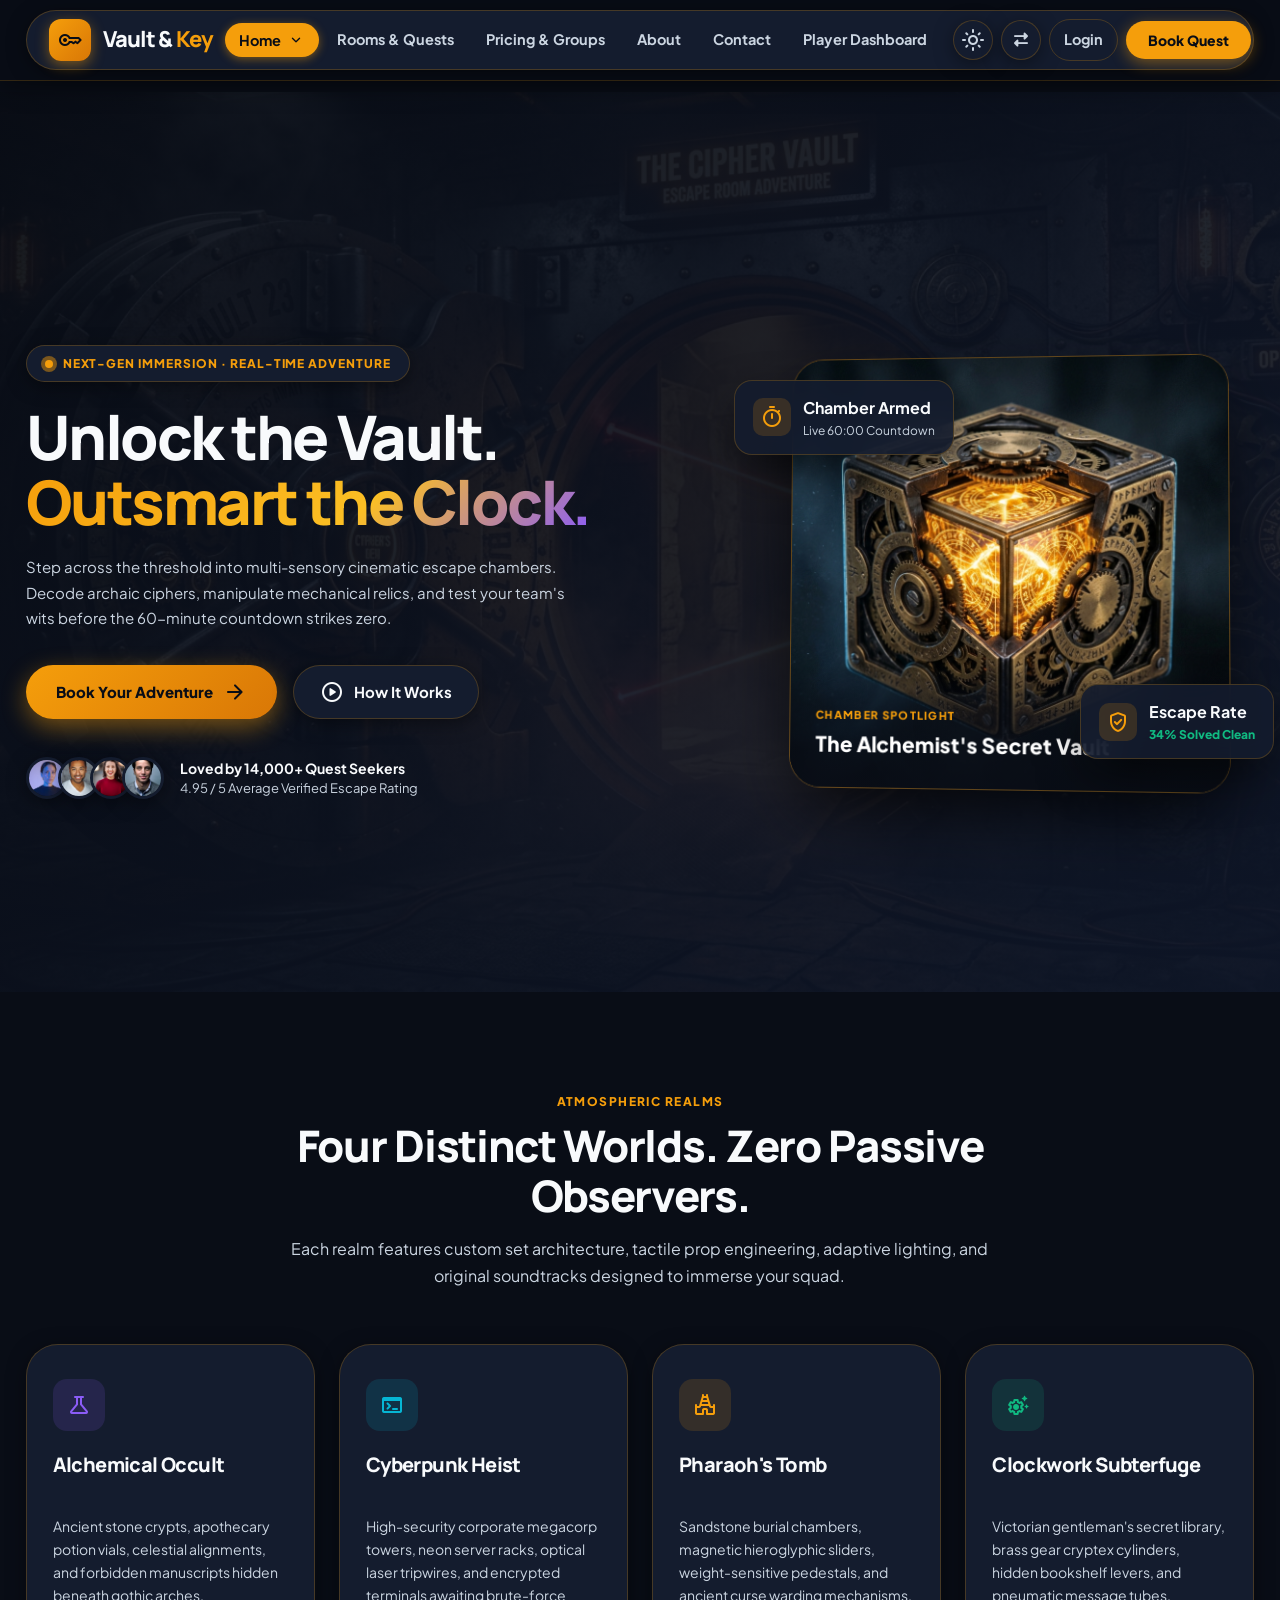
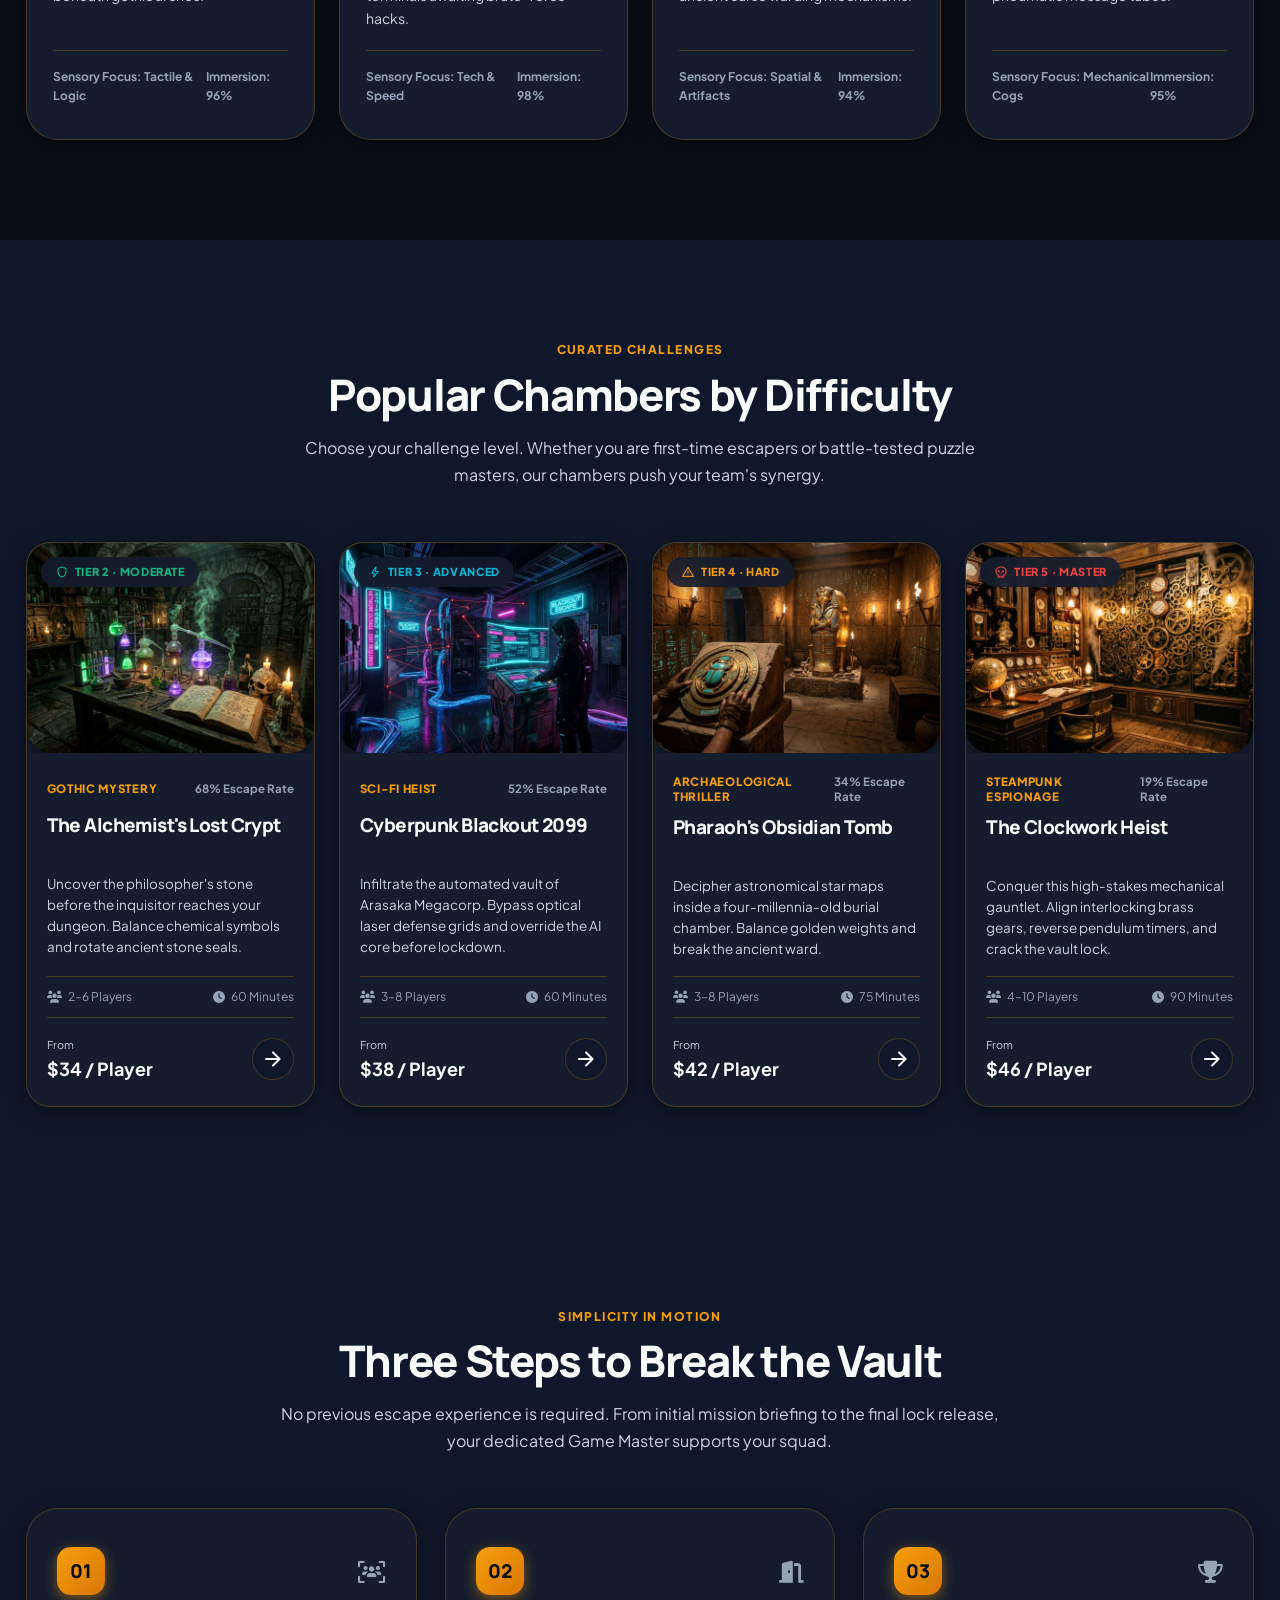
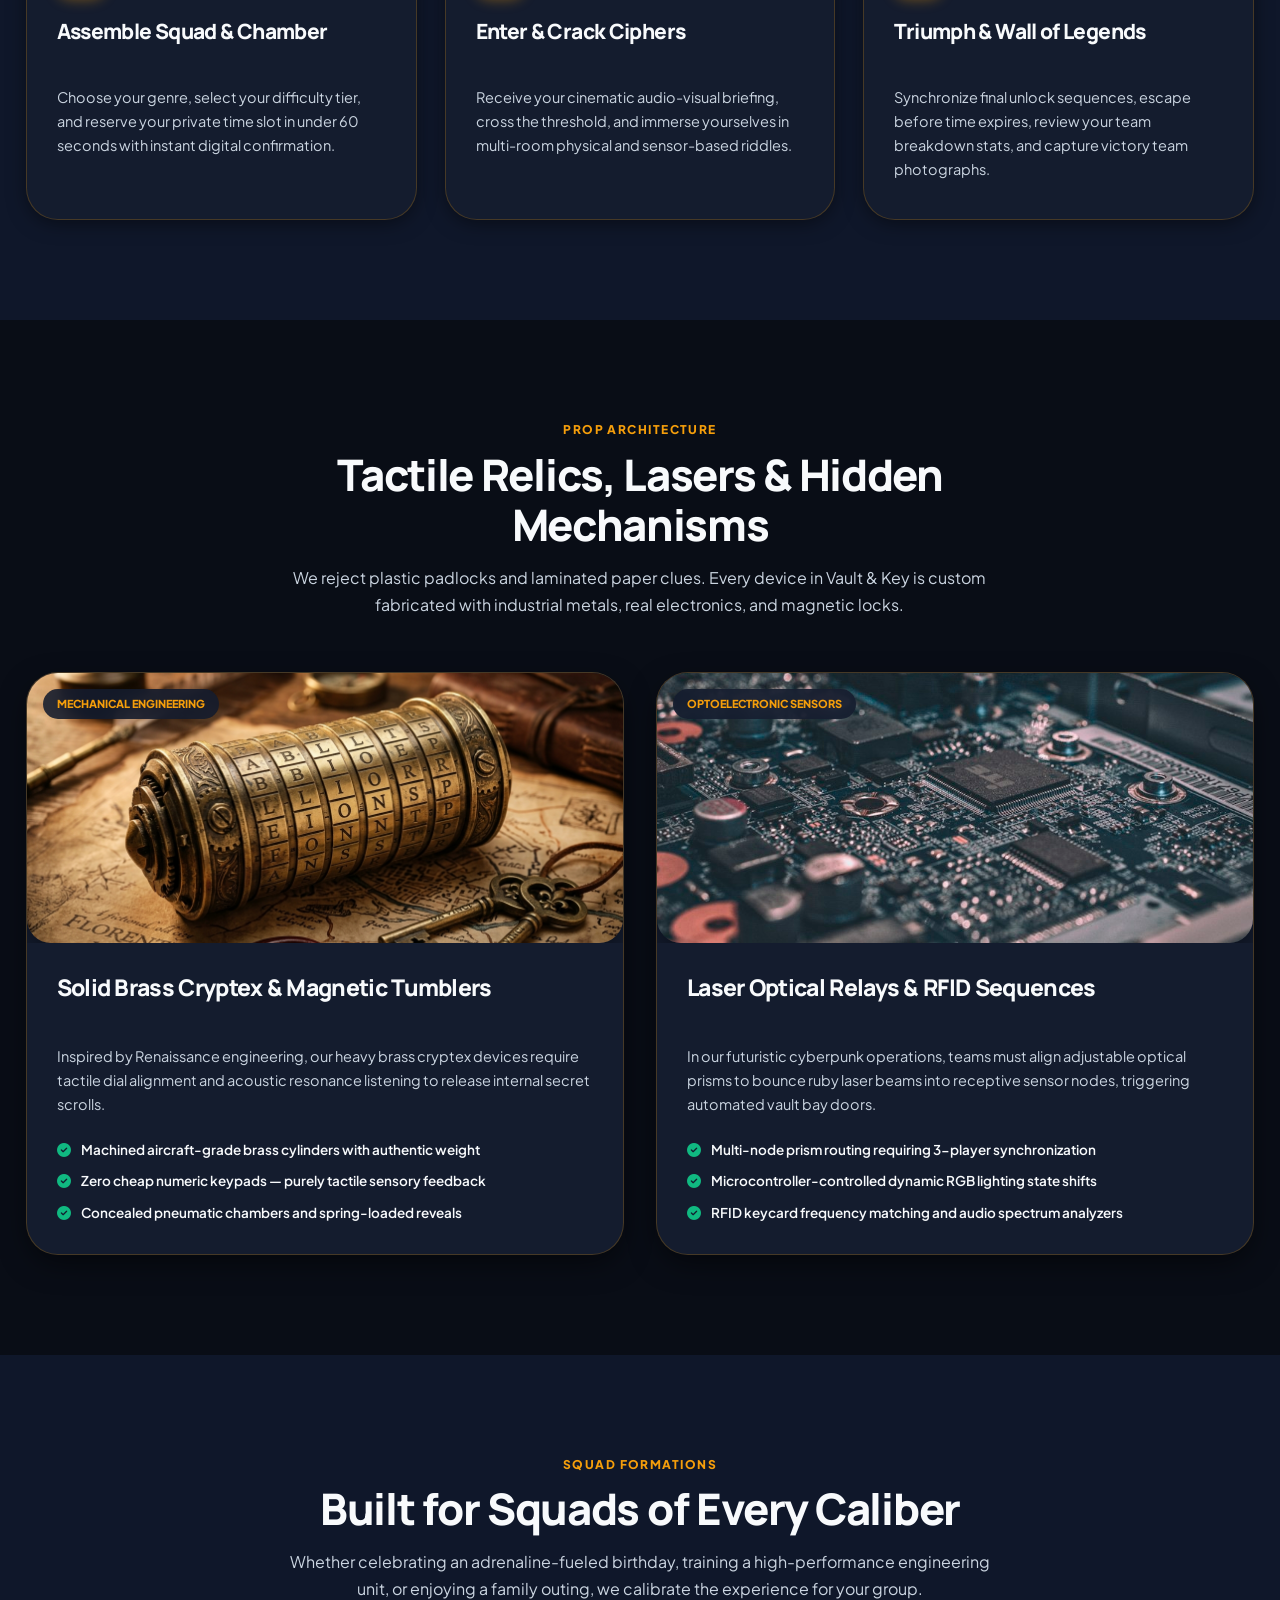
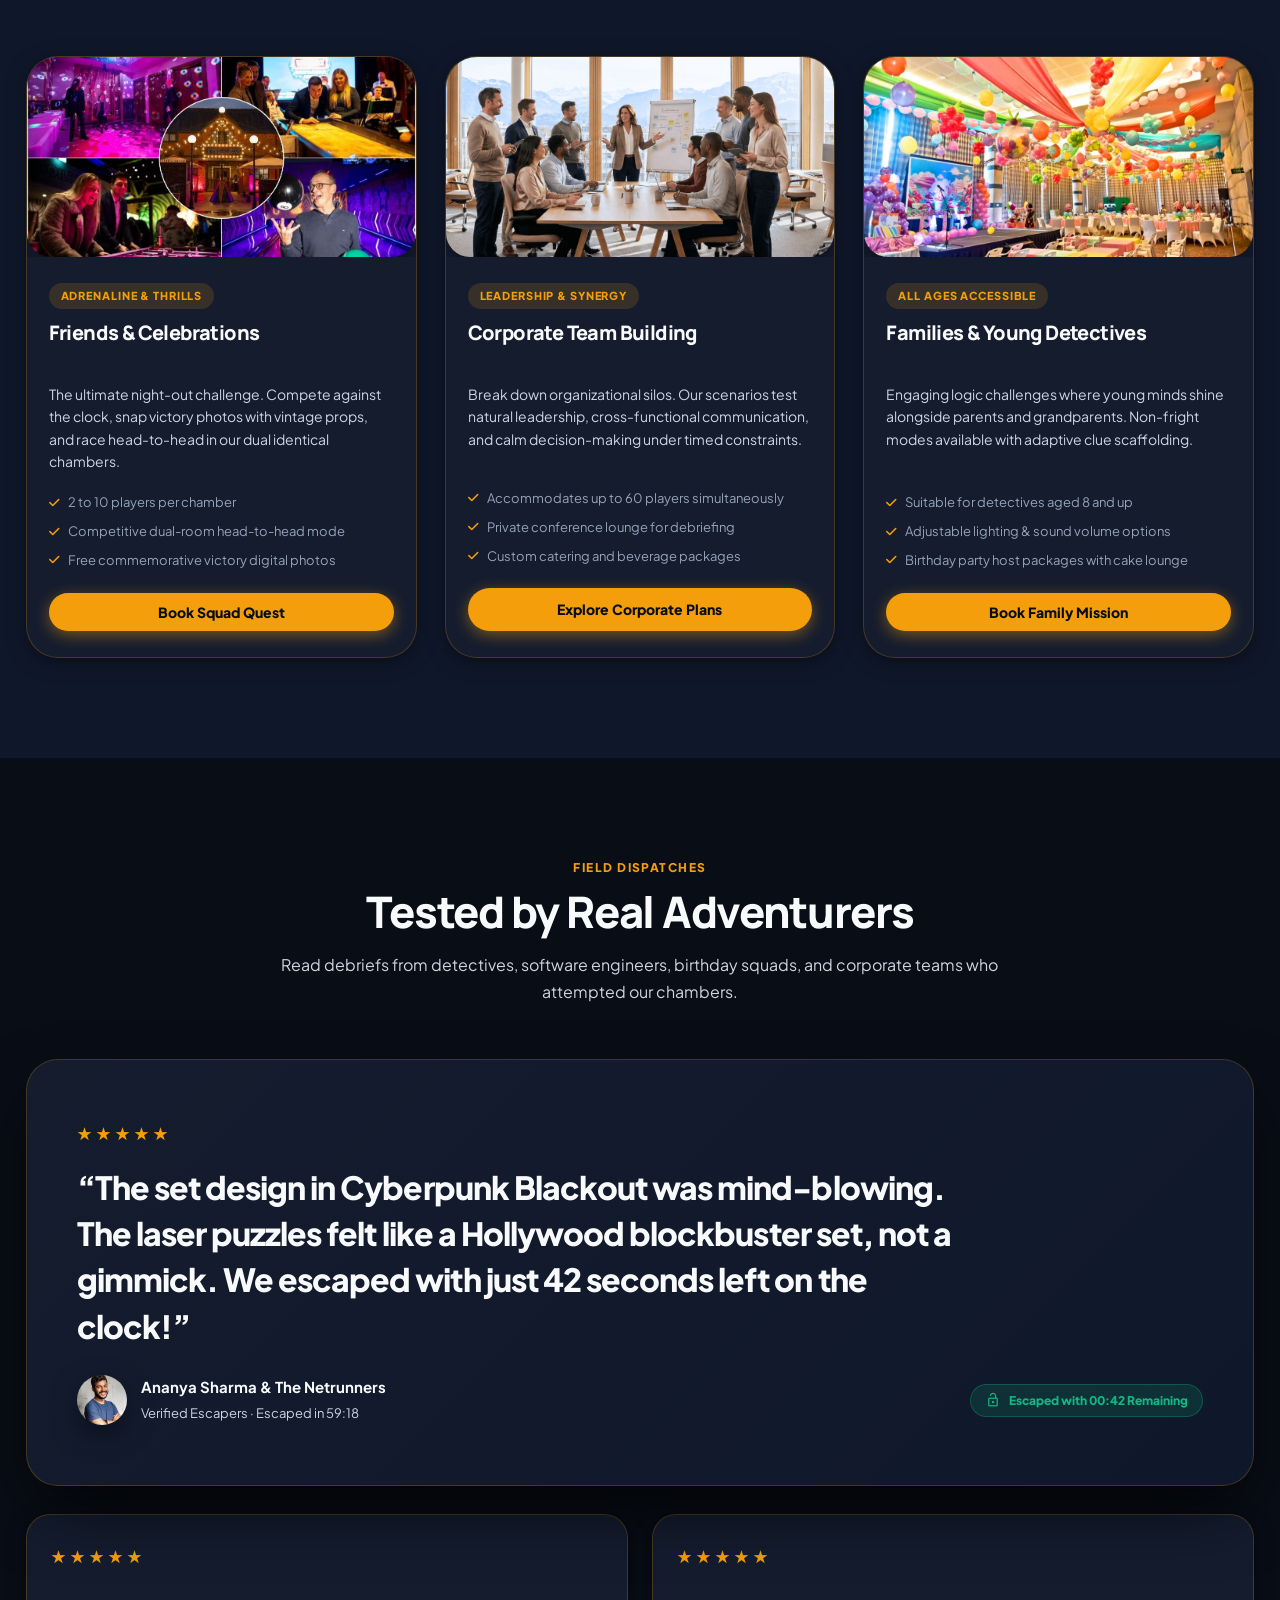
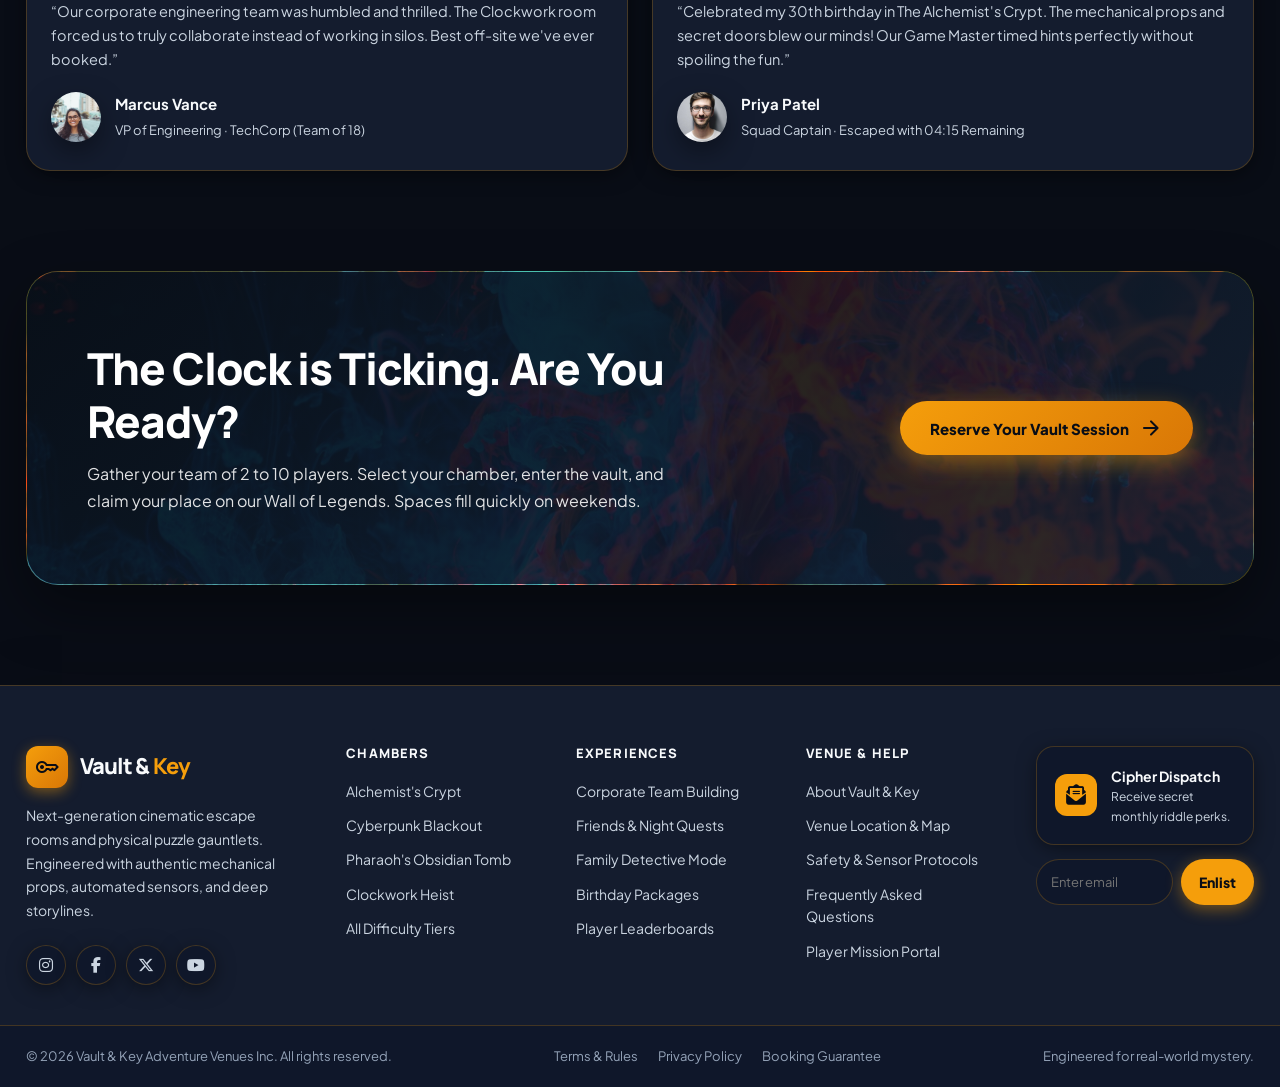
==== commit ceee48d0: "first commit" ====
--- a/index.html
+++ b/index.html
@@ -33,6 +33,21 @@
 </head>
 
 <body>
+  <!-- PAGE PRELOADER -->
+  <div id="vkPageLoader" class="vk-page-loader" aria-hidden="true">
+    <div class="vk-loader-spinner-wrap">
+      <div class="vk-loader-vault-ring"></div>
+      <div class="vk-loader-vault-ring-inner"></div>
+      <div class="vk-loader-core">
+        <span class="material-symbols-rounded"> key </span>
+      </div>
+    </div>
+    <div class="vk-loader-text">
+      <span class="vk-loader-title">VAULT &amp; KEY</span>
+      <span class="vk-loader-subtitle">Deciphering Chamber...</span>
+    </div>
+  </div>
+
   <!-- ============================================================
        00. GLOBAL HEADER & FLOATING NAVIGATION
        ============================================================ -->
@@ -1013,7 +1028,7 @@
               <input
                 type="email"
                 id="footerSubscriberEmail"
-                placeholder="Enter detective email"
+                placeholder="Enter email"
                 required
                 style="flex: 1; padding: 10px 14px; border-radius: var(--vk-radius-pill); background: var(--vk-bg-subtle); border: 1px solid var(--vk-border); color: var(--vk-text); font-size: 13px; outline: none;"
               />
--- a/assets/css/main.css
+++ b/assets/css/main.css
@@ -5074,6 +5074,10 @@
 /* ============================================================
    AUTHENTICATION (login.html) STYLES
    ============================================================ */
+body.vk-auth-body {
+  padding-top: 0;
+}
+
 .vk-auth-layout {
   min-height: 100dvh;
   display: flex;
@@ -5097,9 +5101,21 @@
 }
 
 .vk-auth-navbar {
-  position: relative;
-  z-index: 2;
-  padding: 20px 0;
+  position: sticky;
+  top: 0;
+  z-index: 100;
+  width: 100%;
+  padding: 14px 0;
+  background: rgba(9, 13, 22, 0.85);
+  backdrop-filter: blur(16px);
+  -webkit-backdrop-filter: blur(16px);
+  border-bottom: 1px solid var(--vk-border);
+  box-shadow: 0 4px 20px rgba(0, 0, 0, 0.25);
+}
+
+html:not(.dark) .vk-auth-navbar {
+  background: rgba(255, 255, 255, 0.9);
+  box-shadow: 0 4px 20px rgba(0, 0, 0, 0.06);
 }
 
 .vk-auth-main {
@@ -5330,6 +5346,7 @@
 /* DASHBOARD DEDICATED TAB VIEWS (SPA VIEW SWITCHER) */
 .vk-dash-section {
   display: none !important;
+  min-width: 0;
   animation: vkTabFadeIn 0.3s ease;
 }
 
@@ -5892,7 +5909,9 @@
 /* HISTORY TABLE HIGH CONTRAST */
 .vk-table-responsive {
   width: 100%;
+  max-width: 100%;
   overflow-x: auto;
+  overscroll-behavior-x: contain;
   border-radius: var(--vk-radius-lg);
   border: 1.5px solid var(--vk-border);
   background: var(--vk-surface);
@@ -5900,6 +5919,7 @@
 
 .vk-dash-table {
   width: 100%;
+  min-width: 760px;
   border-collapse: collapse;
   font-size: 13.5px;
   text-align: left;
@@ -5952,6 +5972,10 @@
   background: rgba(255,255,255,0.06);
 }
 
+html.dark .vk-dash-body input[type="date"] {
+  color-scheme: dark;
+}
+
 /* EMPTY STATES */
 .vk-empty-box {
   padding: 48px 24px;
@@ -5978,7 +6002,7 @@
 }
 
 /* DASHBOARD RESPONSIVENESS */
-@media (max-width: 980px) {
+@media (max-width: 1180px) {
   .vk-dash-shell {
     grid-template-columns: minmax(0, 1fr);
   }
@@ -6036,9 +6060,75 @@
   }
 }
 
-@media (min-width: 981px) {
+@media (min-width: 1181px) {
   .vk-dash-toggle-btn {
     display: none !important;
+  }
+}
+
+@media (min-width: 601px) and (max-width: 1180px) {
+  .vk-dash-stats-grid {
+    grid-template-columns: repeat(2, minmax(0, 1fr));
+  }
+}
+
+@media (min-width: 768px) and (max-width: 1180px) {
+  .vk-dash-rooms-grid {
+    grid-template-columns: repeat(2, minmax(0, 1fr));
+  }
+}
+
+@media (max-width: 980px) {
+  .vk-dash-main {
+    min-width: 0;
+  }
+  .vk-table-responsive {
+    overflow: visible;
+    border: 0;
+    background: transparent;
+  }
+  .vk-dash-table,
+  .vk-dash-table tbody {
+    display: block;
+    width: 100%;
+    min-width: 0;
+  }
+  .vk-dash-table thead {
+    display: none;
+  }
+  .vk-dash-table tbody {
+    display: grid;
+    gap: 12px;
+  }
+  .vk-dash-table tr {
+    display: block;
+    overflow: hidden;
+    border: 1px solid var(--vk-border);
+    border-radius: var(--vk-radius-md);
+    background: var(--vk-surface);
+  }
+  .vk-dash-table td {
+    display: grid;
+    grid-template-columns: minmax(88px, 0.8fr) minmax(0, 1.2fr);
+    align-items: center;
+    gap: 12px;
+    padding: 10px 12px;
+    white-space: normal;
+    text-align: end;
+  }
+  .vk-dash-table td::before {
+    content: attr(data-label);
+    color: var(--vk-text-muted);
+    font-size: 11px;
+    font-weight: 800;
+    text-align: start;
+    text-transform: uppercase;
+  }
+  .vk-dash-table td .vk-upcoming-badge {
+    justify-self: end;
+    max-width: none;
+    white-space: nowrap;
+    overflow-wrap: normal;
   }
 }
 
@@ -6621,3 +6711,122 @@
     grid-template-columns: minmax(0, 1fr) !important;
   }
 }
+
+/* ============================================================
+   PAGE PRELOADER: VAULT CIPHER PULSE ENGINE
+   ============================================================ */
+.vk-page-loader {
+  position: fixed;
+  inset: 0;
+  z-index: 999999;
+  background: #060911;
+  display: flex;
+  flex-direction: column;
+  align-items: center;
+  justify-content: center;
+  gap: 22px;
+  transition: opacity 0.45s cubic-bezier(0.16, 1, 0.3, 1), visibility 0.45s ease;
+  pointer-events: auto;
+}
+
+.vk-page-loader.is-loaded {
+  opacity: 0;
+  visibility: hidden;
+  pointer-events: none;
+}
+
+.vk-loader-spinner-wrap {
+  position: relative;
+  width: 80px;
+  height: 80px;
+  display: flex;
+  align-items: center;
+  justify-content: center;
+}
+
+.vk-loader-vault-ring {
+  position: absolute;
+  inset: 0;
+  border-radius: 50%;
+  border: 2.5px dashed rgba(245, 158, 11, 0.4);
+  border-top-color: var(--vk-primary);
+  border-right-color: var(--vk-primary);
+  animation: vkLoaderSpin 2.4s linear infinite;
+  box-shadow: 0 0 25px rgba(245, 158, 11, 0.25);
+}
+
+.vk-loader-vault-ring-inner {
+  position: absolute;
+  inset: 8px;
+  border-radius: 50%;
+  border: 2px solid rgba(245, 158, 11, 0.15);
+  border-bottom-color: var(--vk-primary);
+  animation: vkLoaderSpinReverse 1.6s linear infinite;
+}
+
+.vk-loader-core {
+  width: 44px;
+  height: 44px;
+  border-radius: 50%;
+  background: radial-gradient(circle, rgba(245, 158, 11, 0.25) 0%, rgba(9, 13, 22, 0.9) 70%);
+  border: 1.5px solid var(--vk-primary);
+  display: flex;
+  align-items: center;
+  justify-content: center;
+  color: var(--vk-primary);
+  animation: vkLoaderPulse 1.8s ease-in-out infinite;
+  box-shadow: 0 0 16px var(--vk-primary-glow);
+}
+
+.vk-loader-core .material-symbols-rounded {
+  font-size: 22px;
+}
+
+.vk-loader-text {
+  display: flex;
+  flex-direction: column;
+  align-items: center;
+  gap: 6px;
+  text-align: center;
+}
+
+.vk-loader-title {
+  font-family: var(--vk-font-heading);
+  font-size: 15px;
+  font-weight: 900;
+  letter-spacing: 0.22em;
+  color: #ffffff;
+  text-transform: uppercase;
+}
+
+.vk-loader-subtitle {
+  font-size: 12px;
+  letter-spacing: 0.08em;
+  color: var(--vk-primary);
+  font-weight: 700;
+  animation: vkLoaderTextFade 1.6s ease-in-out infinite;
+}
+
+@keyframes vkLoaderSpin {
+  to { transform: rotate(360deg); }
+}
+
+@keyframes vkLoaderSpinReverse {
+  to { transform: rotate(-360deg); }
+}
+
+@keyframes vkLoaderPulse {
+  0%, 100% {
+    transform: scale(0.96);
+    box-shadow: 0 0 12px rgba(245, 158, 11, 0.3);
+  }
+  50% {
+    transform: scale(1.06);
+    box-shadow: 0 0 24px rgba(245, 158, 11, 0.6);
+  }
+}
+
+@keyframes vkLoaderTextFade {
+  0%, 100% { opacity: 0.65; }
+  50% { opacity: 1; }
+}
